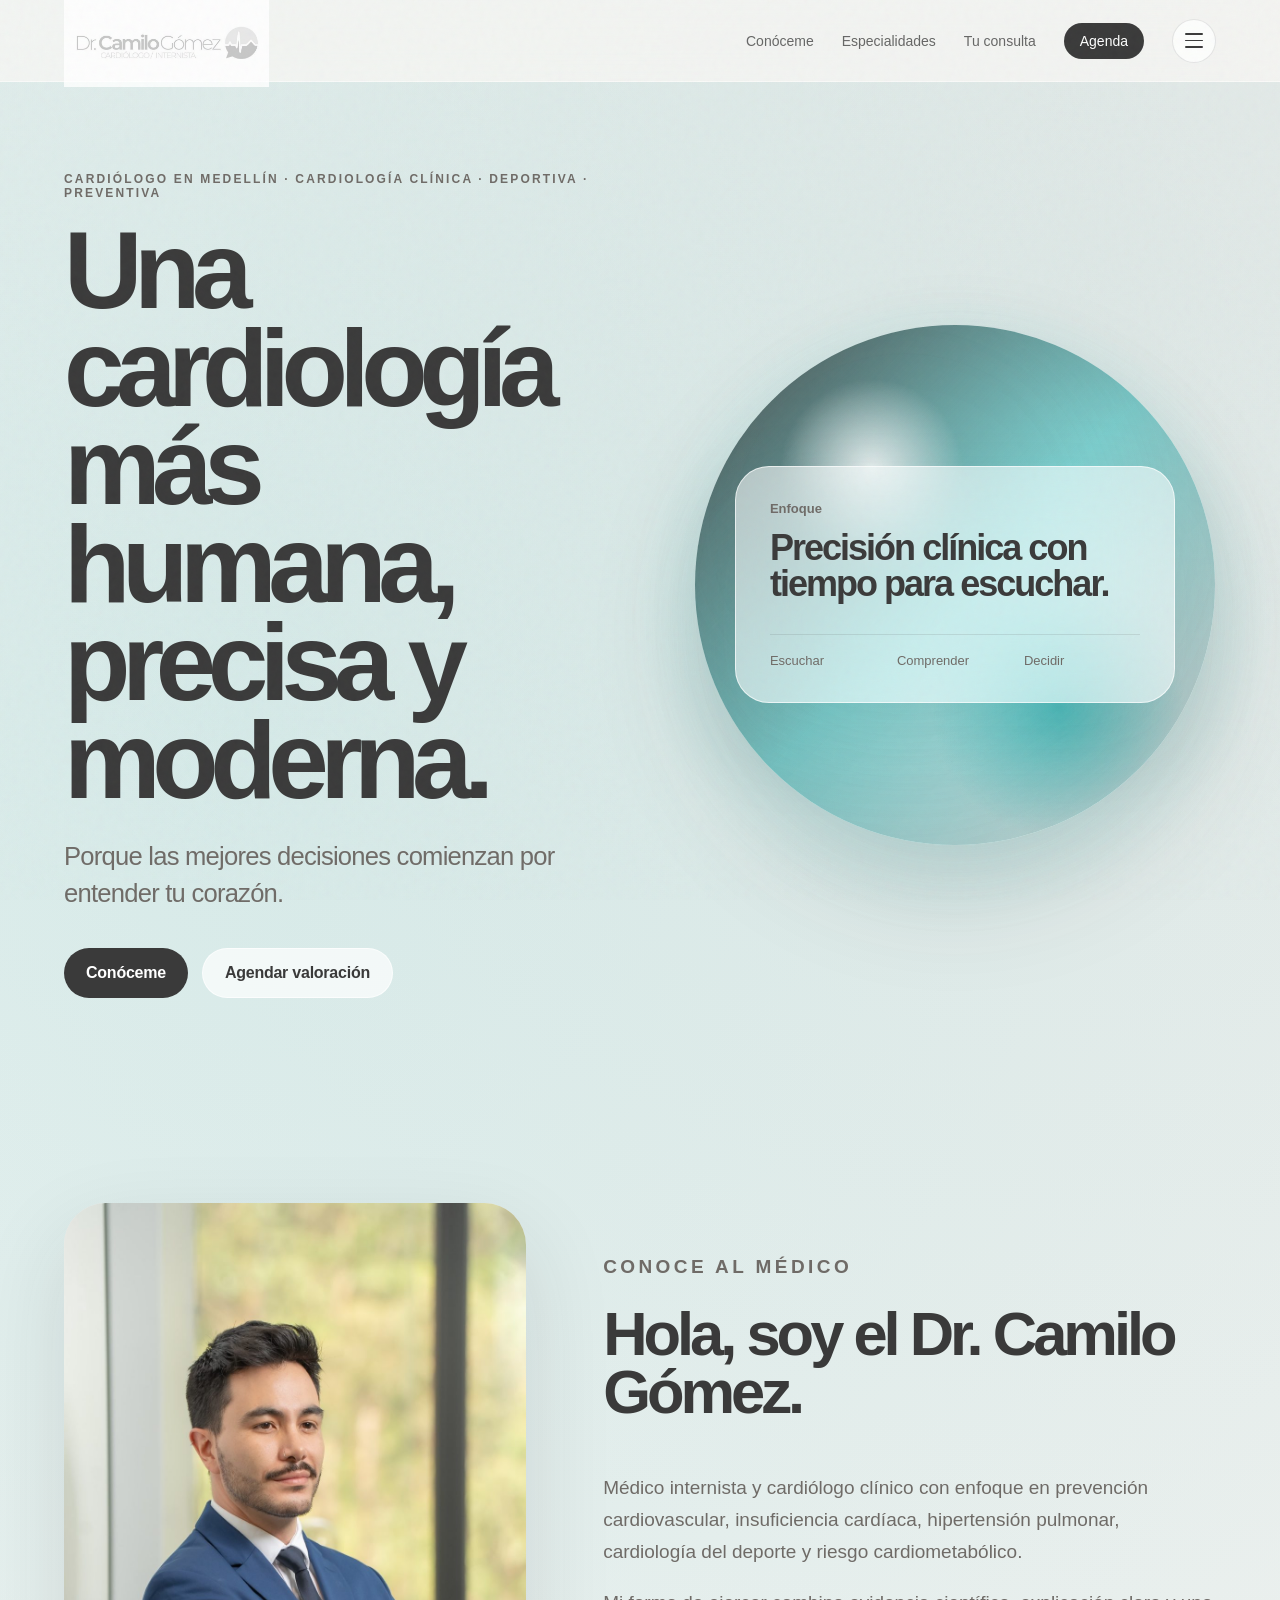
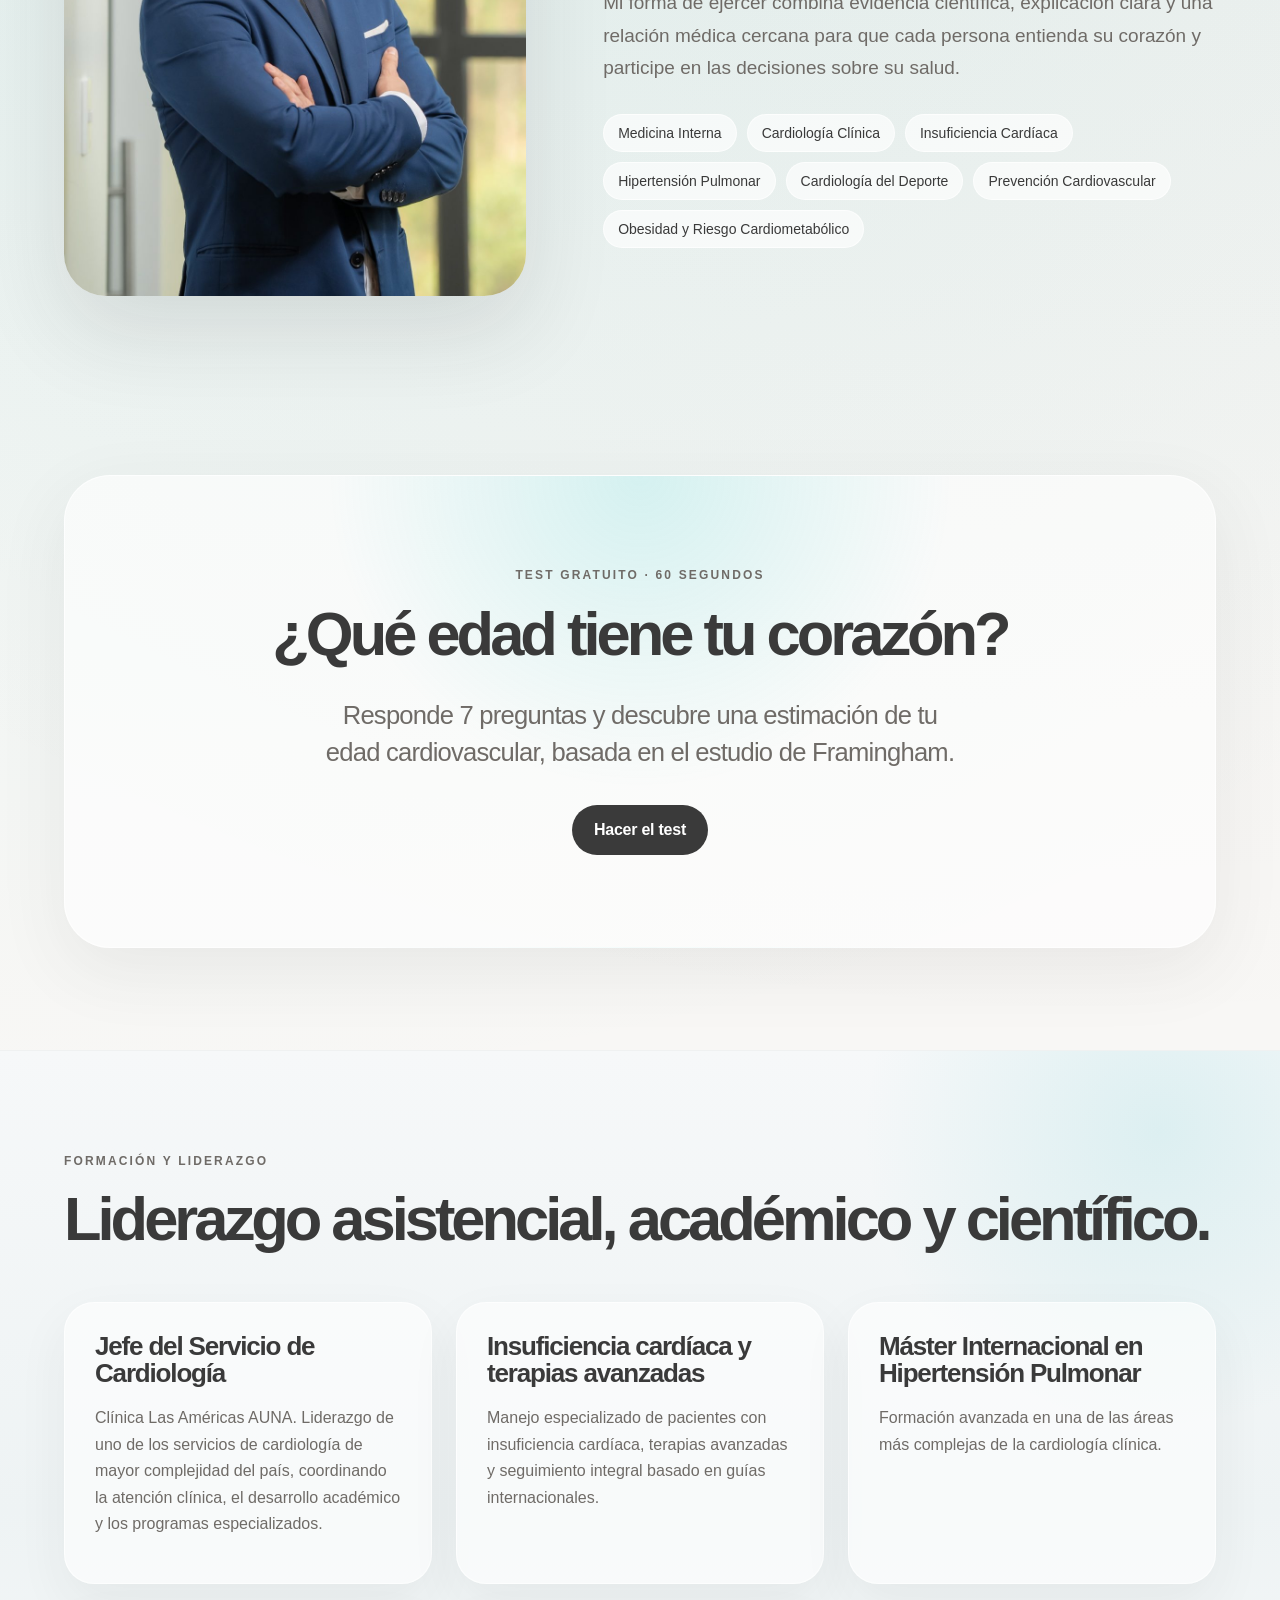
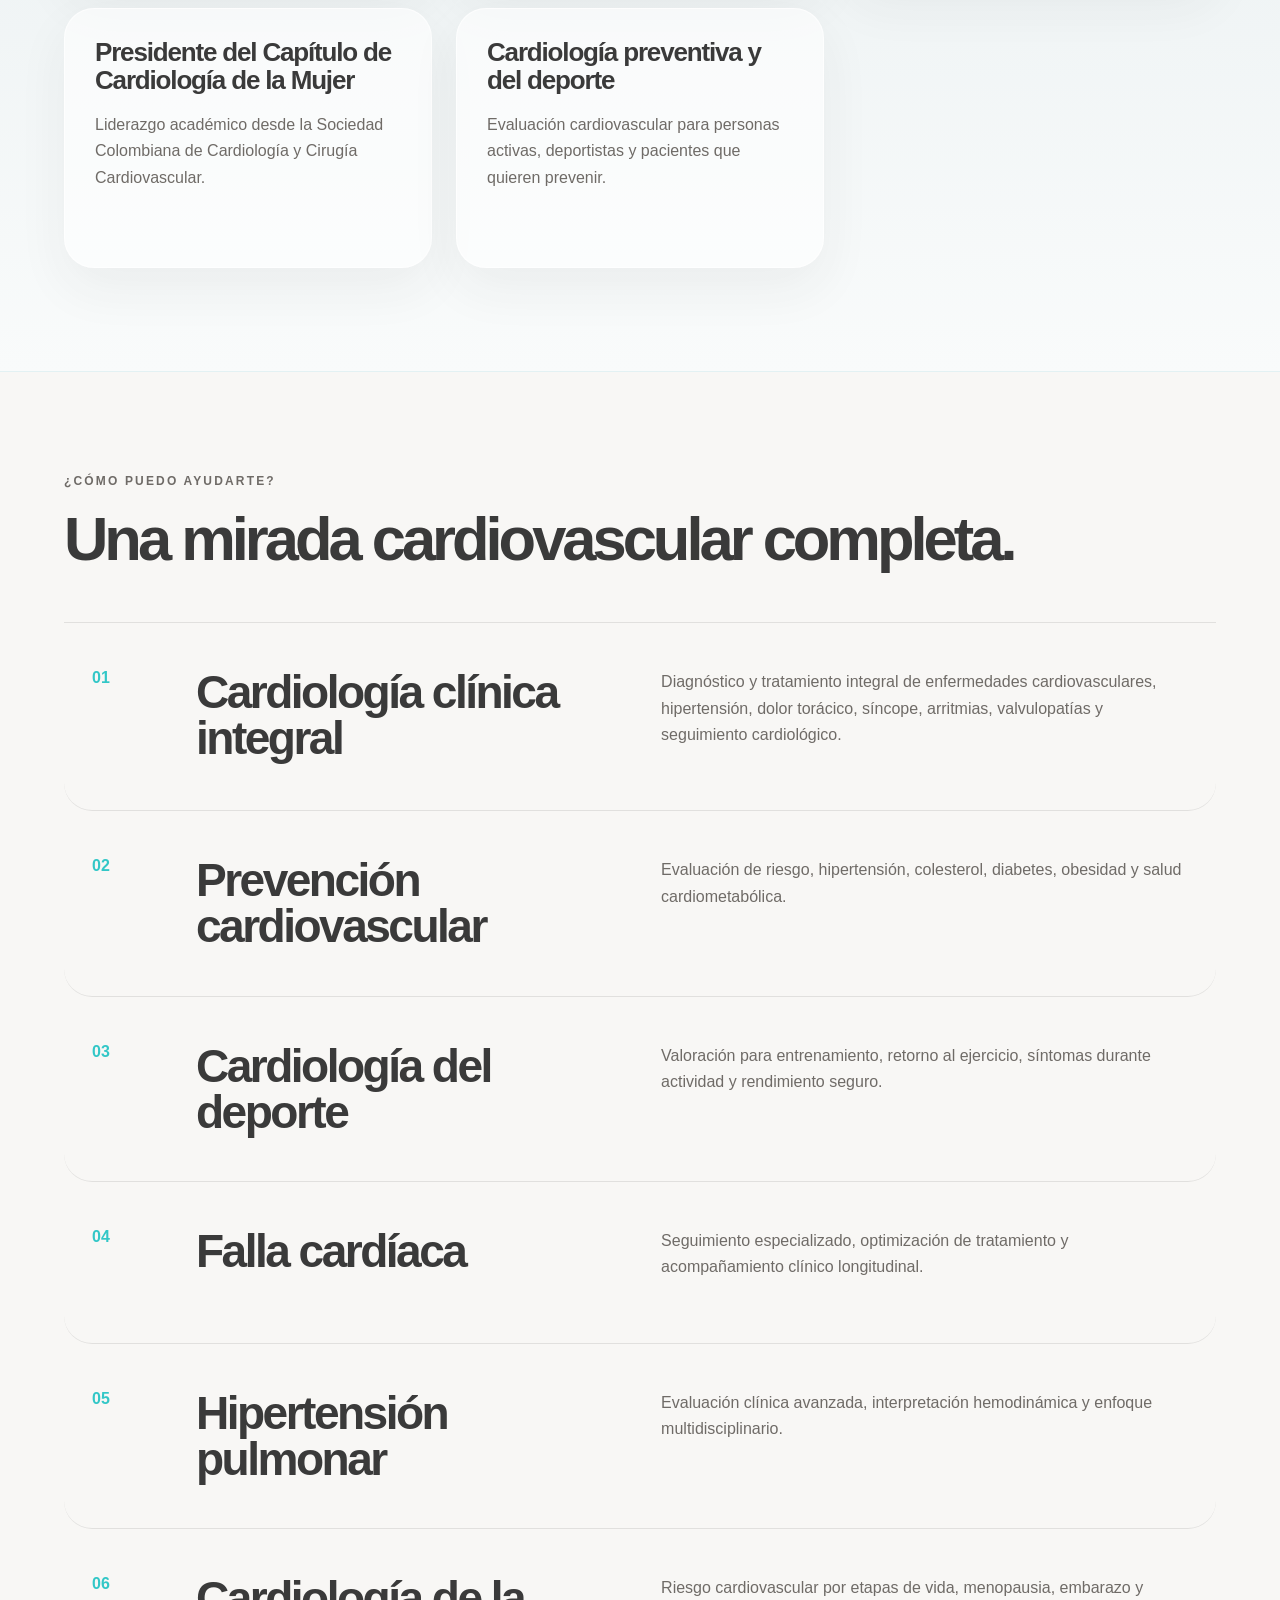
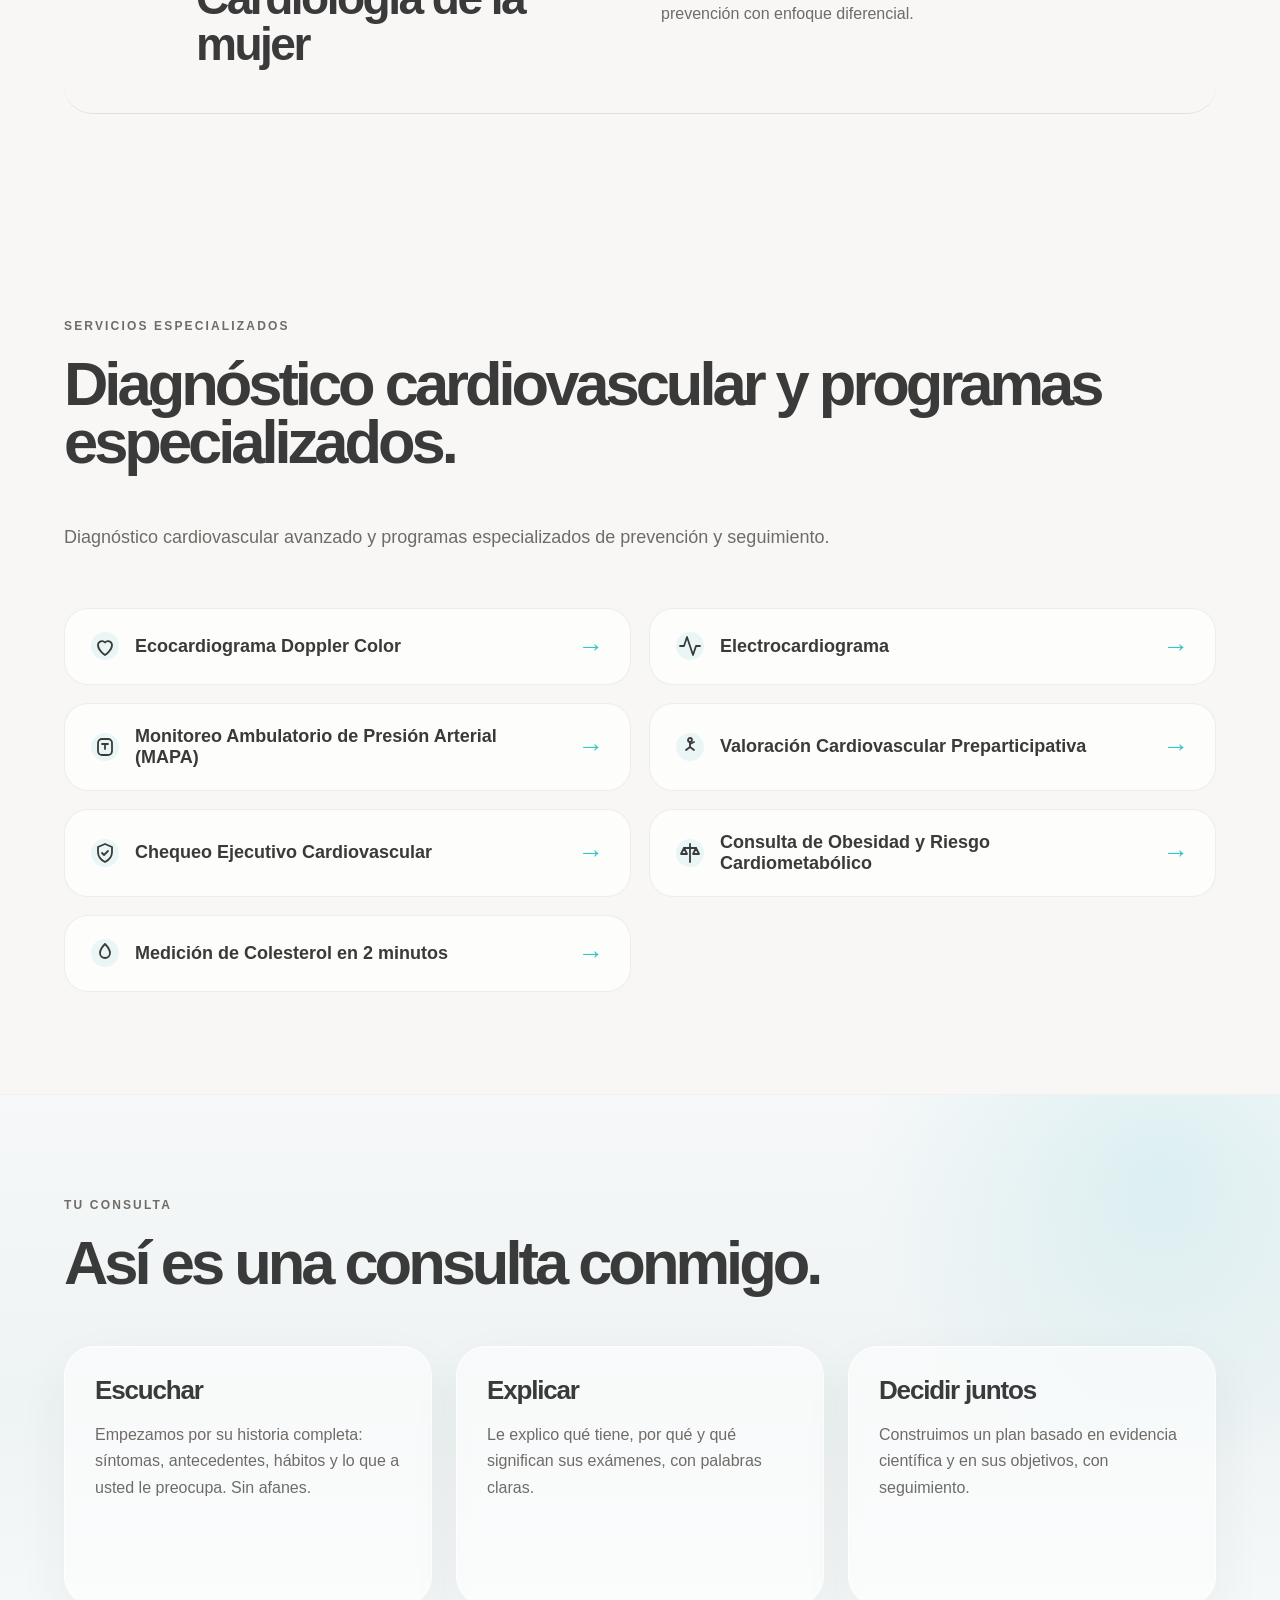
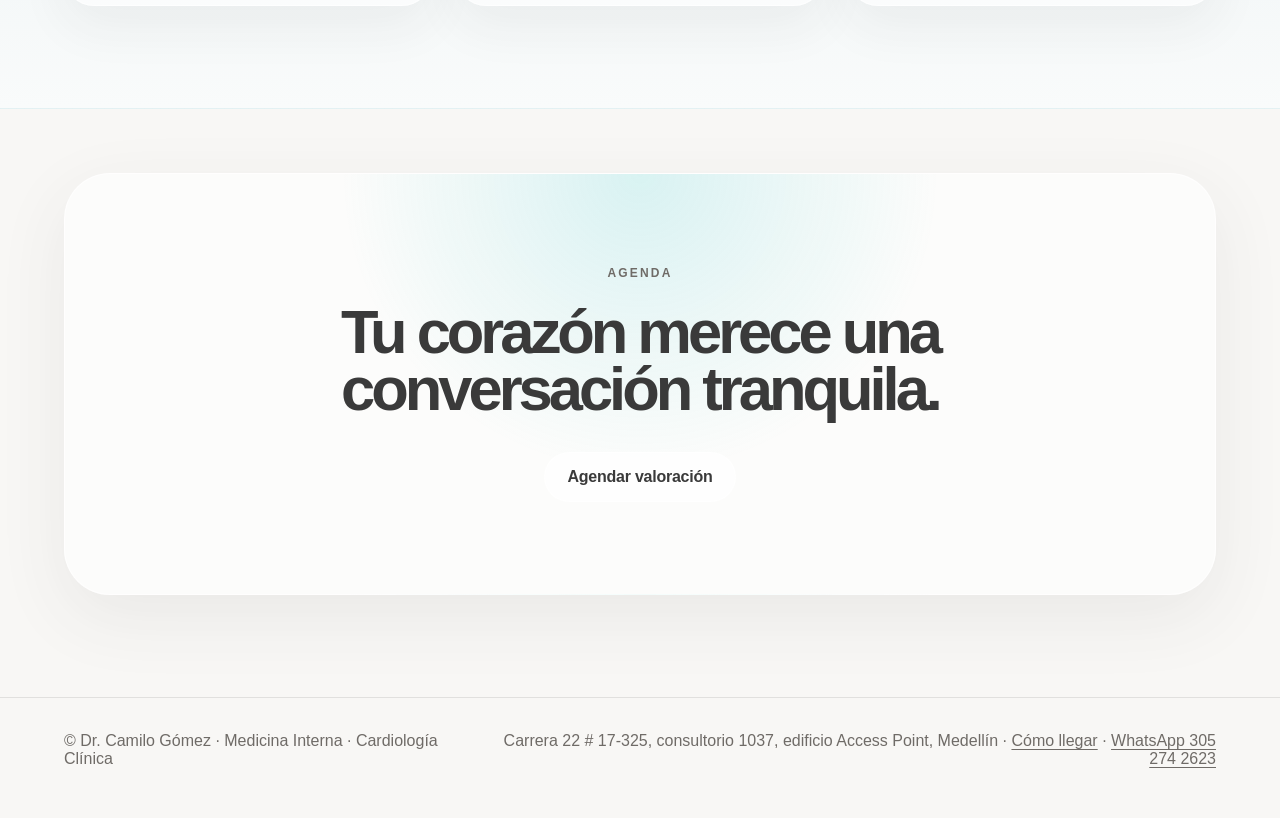
==== index.html @ 05a21722 "Menú lateral de tres rayitas en todas las páginas" ====
<!doctype html>
<html lang="es">
<head>
<!-- Google Tag Manager -->
<script>(function(w,d,s,l,i){w[l]=w[l]||[];w[l].push({'gtm.start':
new Date().getTime(),event:'gtm.js'});var f=d.getElementsByTagName(s)[0],
j=d.createElement(s),dl=l!='dataLayer'?'&l='+l:'';j.async=true;j.src=
'https://www.googletagmanager.com/gtm.js?id='+i+dl;f.parentNode.insertBefore(j,f);
})(window,document,'script','dataLayer','GTM-WDCKLDJL');</script>
<!-- End Google Tag Manager -->

  <meta charset="utf-8" />
  <meta name="viewport" content="width=device-width, initial-scale=1" />
  <title>Dr. Camilo Gómez | Cardiología más humana, precisa y moderna</title>
  <meta name="description" content="Cardiología clínica, preventiva y deportiva en Medellín. Medicina Interna, Cardiología Clínica, insuficiencia cardíaca, hipertensión pulmonar y riesgo cardiometabólico." />
  <link rel="stylesheet" href="styles.css" />
  <link rel="canonical" href="https://www.drcamilogomez.com/" />
  <link rel="icon" href="assets/isotipo-grafito.jpg" />
  <meta property="og:type" content="website" />
  <meta property="og:locale" content="es_CO" />
  <meta property="og:site_name" content="Dr. Camilo Gómez · Cardiólogo" />
  <meta property="og:title" content="Dr. Camilo Gómez | Cardiólogo en Medellín" />
  <meta property="og:description" content="Una cardiología más humana, precisa y moderna. Cardiología clínica, preventiva y del deporte en Medellín." />
  <meta property="og:url" content="https://www.drcamilogomez.com/" />
  <meta property="og:image" content="https://www.drcamilogomez.com/assets/camilo-traje.jpg" />
  <meta name="twitter:card" content="summary_large_image" />
  <script type="application/ld+json">
  {
    "@context": "https://schema.org",
    "@type": "Physician",
    "name": "Dr. Camilo Gómez",
    "description": "Médico internista y cardiólogo clínico en Medellín. Prevención cardiovascular, insuficiencia cardíaca, hipertensión pulmonar y cardiología del deporte.",
    "url": "https://www.drcamilogomez.com/",
    "image": "https://www.drcamilogomez.com/assets/camilo-traje.jpg",
    "telephone": "+57 305 274 2623",
    "medicalSpecialty": ["Cardiovascular", "InternalMedicine"],
    "areaServed": {"@type": "City", "name": "Medellín"},
    "address": {"@type": "PostalAddress", "streetAddress": "Carrera 22 # 17-325, consultorio 1037, edificio Access Point", "addressLocality": "Medellín", "addressRegion": "Antioquia", "addressCountry": "CO"}
  }
  </script>
</head>

<body>
  <!-- Google Tag Manager (noscript) -->
<noscript><iframe src="https://www.googletagmanager.com/ns.html?id=GTM-WDCKLDJL"
height="0" width="0" style="display:none;visibility:hidden"></iframe></noscript>
<!-- End Google Tag Manager (noscript) -->
  <div class="grain"></div>

  <header class="nav">
    <a href="#" class="brand" aria-label="Dr. Camilo Gómez">
      <img src="assets/logo-grafito.jpg" alt="Dr. Camilo Gómez Cardiólogo Internista" />
    </a>

    <nav class="desktop-nav">
      <a href="#medico">Conóceme</a>
      <a href="#especialidades">Especialidades</a>
      <a href="#historias">Tu consulta</a>
<a id="btn-whatsapp-menu"
   class="nav-cta"
   href="https://wa.me/573052742623?text=Hola%20Dr.%20Camilo%2C%20vengo%20de%20su%20p%C3%A1gina%20web%20y%20quiero%20agendar%20una%20cita."
   target="_blank"
   rel="noopener">
   Agenda
</a>
    </nav>
  </header>

  <main>
    <section class="hero">
      <div class="hero-copy reveal">
        <p class="eyebrow">Cardiólogo en Medellín · Cardiología clínica · deportiva · preventiva</p>
        <h1>Una cardiología más humana, precisa y moderna.</h1>
        <p class="lead">
          Porque las mejores decisiones comienzan por entender tu corazón.
        </p>
        <div class="hero-actions">
          <a href="#medico" class="btn primary">Conóceme</a>

<a
  id="btn-whatsapp-hero"
  class="btn secondary"
  href="https://wa.me/573052742623?text=Hola%20Dr.%20Camilo%2C%20vengo%20de%20su%20p%C3%A1gina%20web%20y%20quiero%20agendar%20una%20valoraci%C3%B3n%20cardiovascular."
  target="_blank"
  rel="noopener"
>
  Agendar valoración
</a>
        </div>
      </div>

      <div class="hero-orbit reveal delay-1" aria-hidden="true">
        <div class="aurora"></div>
        <div class="glass-card">
          <p>Enfoque</p>
          <h2>Precisión clínica con tiempo para escuchar.</h2>
          <div class="mini-grid">
            <span>Escuchar</span>
            <span>Comprender</span>
            <span>Decidir</span>
          </div>
        </div>
      </div>
    </section>

    <section id="medico" class="doctor-section">
      <div class="doctor-image reveal delay-3">
        <img src="assets/camilo-traje.jpg" alt="Dr. Camilo Gómez, cardiólogo en Medellín" loading="lazy" width="1000" height="1500" />
      </div>

      <div class="doctor-copy reveal delay-1">
        <p class="eyebrow">Conoce al médico</p>
        <h2>Hola, soy el Dr. Camilo Gómez.</h2>
        <p>
          Médico internista y cardiólogo clínico con enfoque en prevención cardiovascular,
          insuficiencia cardíaca, hipertensión pulmonar, cardiología del deporte y riesgo cardiometabólico.
        </p>
        <p>
          Mi forma de ejercer combina evidencia científica, explicación clara y una relación médica
          cercana para que cada persona entienda su corazón y participe en las decisiones sobre su salud.
        </p>

        <div class="credentials">
          <span>Medicina Interna</span>
          <span>Cardiología Clínica</span>
          <span>Insuficiencia Cardíaca</span>
          <span>Hipertensión Pulmonar</span>
          <span>Cardiología del Deporte</span>
          <span>Prevención Cardiovascular</span>
          <span>Obesidad y Riesgo Cardiometabólico</span>
        </div>
      </div>
    </section>

    <section id="test-corazon" class="final-cta reveal">
      <p class="eyebrow">Test gratuito · 60 segundos</p>
      <h2>¿Qué edad tiene tu corazón?</h2>
      <p class="lead" style="max-width:640px;margin:0 auto 34px;color:var(--soft)">Responde 7 preguntas y descubre una estimación de tu edad cardiovascular, basada en el estudio de Framingham.</p>
      <a href="/corazon" class="btn primary">Hacer el test</a>
    </section>

    <section class="leadership">
      <div class="section-head reveal">
        <p class="eyebrow">Formación y liderazgo</p>
        <h2>Liderazgo asistencial, académico y científico.</h2>
      </div>

      <div class="leadership-grid">
        <article class="info-card reveal">
    <h3>Jefe del Servicio de Cardiología</h3>
    <p>
        Clínica Las Américas AUNA. Liderazgo de uno de los servicios de cardiología de mayor complejidad del país, coordinando la atención clínica, el desarrollo académico y los programas especializados.
    </p>
</article>
<article class="info-card reveal delay-1">
    <h3>Insuficiencia cardíaca y terapias avanzadas</h3>
    <p>Manejo especializado de pacientes con insuficiencia cardíaca, terapias avanzadas y seguimiento integral basado en guías internacionales.</p>
</article>
<article class="info-card reveal delay-2">
          <h3>Máster Internacional en Hipertensión Pulmonar</h3>
          <p>Formación avanzada en una de las áreas más complejas de la cardiología clínica.</p>
        </article>
        <article class="info-card reveal delay-3">
          <h3>Presidente del Capítulo de Cardiología de la Mujer</h3>
          <p>Liderazgo académico desde la Sociedad Colombiana de Cardiología y Cirugía Cardiovascular.</p>
        </article>
        <article class="info-card reveal delay-4">
          <h3>Cardiología preventiva y del deporte</h3>
          <p>Evaluación cardiovascular para personas activas, deportistas y pacientes que quieren prevenir.</p>
        </article>
      </div>
    </section>

    <section id="especialidades" class="specialties">
      <div class="section-head reveal">
        <p class="eyebrow">¿Cómo puedo ayudarte?</p>
        <h2>Una mirada cardiovascular completa.</h2>
      </div>
<div class="specialty-list">

    <article class="specialty reveal">
        <span>01</span>
        <h3>Cardiología clínica integral</h3>
            <p>
Diagnóstico y tratamiento integral de enfermedades cardiovasculares, hipertensión, dolor torácico, síncope, arritmias, valvulopatías y seguimiento cardiológico.
        </p>
    </article>

    <article class="specialty reveal">
        <span>02</span>
        <h3>Prevención cardiovascular</h3>
          <p>Evaluación de riesgo, hipertensión, colesterol, diabetes, obesidad y salud cardiometabólica.</p>
        </article>
        <article class="specialty reveal">
          <span>03</span>
          <h3>Cardiología del deporte</h3>
          <p>Valoración para entrenamiento, retorno al ejercicio, síntomas durante actividad y rendimiento seguro.</p>
        </article>
        <article class="specialty reveal">
          <span>04</span>
          <h3>Falla cardíaca</h3>
          <p>Seguimiento especializado, optimización de tratamiento y acompañamiento clínico longitudinal.</p>
        </article>
        <article class="specialty reveal">
          <span>05</span>
          <h3>Hipertensión pulmonar</h3>
          <p>Evaluación clínica avanzada, interpretación hemodinámica y enfoque multidisciplinario.</p>
        </article>
        <article class="specialty reveal">
          <span>06</span>
          <h3>Cardiología de la mujer</h3>
          <p>Riesgo cardiovascular por etapas de vida, menopausia, embarazo y prevención con enfoque diferencial.</p>
        </article>
      </div>
    </section>
<section id="servicios" class="services">
  <div class="section-head reveal">
    <p class="eyebrow">Servicios especializados</p>
    <h2>Diagnóstico cardiovascular y programas especializados.</h2>
    <p>
      Diagnóstico cardiovascular avanzado y programas especializados de prevención y seguimiento.
    </p>
  </div>

  <div class="services-list">
   <a href="/ecocardiograma-medellin.html" class="service-item reveal">
<span class="service-icon">
<svg width="22" height="22" viewBox="0 0 24 24" fill="none"
stroke="currentColor" stroke-width="1.8"
stroke-linecap="round" stroke-linejoin="round">
<path d="M12 21s-7-4.35-7-10a4 4 0 0 1 7-2.5A4 4 0 0 1 19 11c0 5.65-7 10-7 10z"/>
</svg>
</span>
  <p>Ecocardiograma Doppler Color</p>

  <span class="service-arrow">→</span>
</a>

    <a href="/electrocardiograma-medellin.html" class="service-item reveal delay-1">
  <span class="service-icon">
  <svg width="22" height="22" viewBox="0 0 24 24" fill="none"
       stroke="currentColor" stroke-width="1.8"
       stroke-linecap="round" stroke-linejoin="round">
    <polyline points="22 12 18 12 15 21 9 3 6 12 2 12"></polyline>
  </svg>
</span>

  <p>Electrocardiograma</p>
  <span class="service-arrow">→</span>   
</a>

   <a href="/mapa-medellin.html" class="service-item reveal delay-2">
<span class="service-icon">
<svg width="22" height="22" viewBox="0 0 24 24" fill="none"
stroke="currentColor" stroke-width="1.8"
stroke-linecap="round" stroke-linejoin="round">
<rect x="5" y="4" width="14" height="16" rx="4"/>
<path d="M9 9h6"/>
<path d="M12 9v5"/>
</svg>
</span>

   <p>Monitoreo Ambulatorio de Presión Arterial (MAPA)</p>
   <span class="service-arrow">→</span>
</a>

    <a href="/valoracion-preparticipativa-medellin.html" class="service-item reveal">
<span class="service-icon">
<svg width="22" height="22" viewBox="0 0 24 24" fill="none"
stroke="currentColor" stroke-width="1.8"
stroke-linecap="round" stroke-linejoin="round">
<circle cx="12" cy="5" r="2"/>
<path d="M12 7v5"/>
<path d="M12 12l4 3"/>
<path d="M12 12l-4 3"/>
<path d="M12 9l4-2"/>
</svg>
</span>

  <p>Valoración Cardiovascular Preparticipativa</p>
  <span class="service-arrow">→</span>
</a>

    <a href="/chequeo-cardiovascular-medellin" class="service-item reveal delay-1">
<span class="service-icon">
<svg width="22" height="22" viewBox="0 0 24 24" fill="none"
stroke="currentColor" stroke-width="1.8"
stroke-linecap="round" stroke-linejoin="round">
<path d="M12 3l7 3v5c0 5-3 8-7 10c-4-2-7-5-7-10V6z"/>
<path d="M9 12l2 2 4-4"/>
</svg>
</span>

  <p>Chequeo Ejecutivo Cardiovascular</p>
  <span class="service-arrow">→</span>
</a>

    <a href="/consulta-obesidad-medellin" class="service-item reveal delay-2">
<span class="service-icon">
<svg width="22" height="22" viewBox="0 0 24 24" fill="none"
stroke="currentColor" stroke-width="1.8"
stroke-linecap="round" stroke-linejoin="round">
<path d="M12 3v18"/>
<path d="M6 7h12"/>
<path d="M6 7l-3 6h6z"/>
<path d="M18 7l-3 6h6z"/>
</svg>
</span>

  <p>Consulta de Obesidad y Riesgo Cardiometabólico</p>
  <span class="service-arrow">→</span>
</a>

    <a href="/colesterol-en-2-minutos-medellin" class="service-item reveal">
<span class="service-icon">
<svg width="22" height="22" viewBox="0 0 24 24" fill="none"
stroke="currentColor" stroke-width="1.8"
stroke-linecap="round" stroke-linejoin="round">
<path d="M12 3C12 3 7 8 7 12a5 5 0 0 0 10 0c0-4-5-9-5-9z"/>
</svg>
</span>

  <p>Medición de Colesterol en 2 minutos</p>
  <span class="service-arrow">→</span>
</a>

  </div>
</section>
    <section id="historias" class="leadership">
      <div class="section-head reveal">
        <p class="eyebrow">Tu consulta</p>
        <h2>Así es una consulta conmigo.</h2>
      </div>

      <div class="leadership-grid">
        <article class="info-card reveal">
          <h3>Escuchar</h3>
          <p>Empezamos por su historia completa: síntomas, antecedentes, hábitos y lo que a usted le preocupa. Sin afanes.</p>
        </article>
        <article class="info-card reveal delay-1">
          <h3>Explicar</h3>
          <p>Le explico qué tiene, por qué y qué significan sus exámenes, con palabras claras.</p>
        </article>
        <article class="info-card reveal delay-2">
          <h3>Decidir juntos</h3>
          <p>Construimos un plan basado en evidencia científica y en sus objetivos, con seguimiento.</p>
        </article>
      </div>
    </section>

    <section class="final-cta">
      <p class="eyebrow">Agenda</p>
      <h2>Tu corazón merece una conversación tranquila.</h2>
      <a
id="btn-whatsapp-final"
  href="https://wa.me/573052742623?text=Hola%20Dr.%20Camilo%2C%20vengo%20de%20su%20p%C3%A1gina%20web%20y%20quiero%20agendar%20una%20valoraci%C3%B3n%20cardiovascular."
  target="_blank"
  rel="noopener"
  class="btn secondary">
  Agendar valoración
</a>
    </section>
  </main>

  <footer class="footer">
  <p>© Dr. Camilo Gómez · Medicina Interna · Cardiología Clínica</p>
  <p>Carrera 22 # 17-325, consultorio 1037, edificio Access Point, Medellín · <a href="https://www.google.com/maps/search/?api=1&query=Edificio%20Access%20Point%2C%20Carrera%2022%2017-325%2C%20Medell%C3%ADn%2C%20Colombia" target="_blank" rel="noopener">Cómo llegar</a> · <a href="https://wa.me/573052742623?text=Hola%20Dr.%20Camilo%2C%20vengo%20de%20su%20p%C3%A1gina%20web." target="_blank" rel="noopener">WhatsApp 305 274 2623</a></p>
</footer>

<script src="script.js"></script>
<script src="/menu.js" defer></script>
</body>
</html>
---- styles.css ----
:root {
  --ivory: #F8F7F5;
  --paper: #FCFBF8;
  --graphite: #3A3A3A;
  --soft: #6F6B67;
  --line: rgba(58, 58, 58, 0.12);
  --teal: #33C7C7;
  --teal-soft: rgba(51, 199, 199, 0.22);
  --shadow: 0 34px 90px rgba(38, 38, 38, 0.12);
}

* { box-sizing: border-box; }

html { scroll-behavior: smooth; }

body {
  margin: 0;
  font-family: -apple-system, BlinkMacSystemFont, "Inter", "Segoe UI", sans-serif;
  color: var(--graphite);
  background:
    radial-gradient(circle at 18% 10%, rgba(51,199,199,.14), transparent 30%),
    radial-gradient(circle at 86% 4%, rgba(58,58,58,.07), transparent 34%),
    var(--ivory);
  overflow-x: hidden;
}

.grain {
  position: fixed;
  inset: 0;
  pointer-events: none;
  opacity: .032;
  z-index: 40;
  background-image: url("data:image/svg+xml,%3Csvg viewBox='0 0 180 180' xmlns='http://www.w3.org/2000/svg'%3E%3Cfilter id='n'%3E%3CfeTurbulence type='fractalNoise' baseFrequency='.75' numOctaves='3' stitchTiles='stitch'/%3E%3C/filter%3E%3Crect width='100%25' height='100%25' filter='url(%23n)'/%3E%3C/svg%3E");
}

.nav {
  position: sticky;
  top: 0;
  z-index: 30;
  height: 82px;
  padding: 0 clamp(22px, 5vw, 72px);
  display: flex;
  align-items: center;
  justify-content: space-between;
  backdrop-filter: blur(22px);
  background: rgba(248, 247, 245, .74);
  border-bottom: 1px solid rgba(255,255,255,.52);
}

.brand {
  display: block;
  width: clamp(160px, 16vw, 246px);
  opacity: .82;
}

.brand img {
  width: 100%;
  display: block;
}

.desktop-nav {
  display: flex;
  align-items: center;
  gap: 28px;
}

.desktop-nav a {
  color: var(--graphite);
  text-decoration: none;
  font-size: 14px;
  opacity: .76;
}

.desktop-nav a:hover { opacity: 1; }

.nav-cta {
  padding: 10px 16px;
  border-radius: 999px;
  background: var(--graphite);
  color: white !important;
  opacity: 1 !important;
}

.hero {
  min-height: calc(100vh - 82px);
  padding: clamp(42px, 7vw, 96px) clamp(22px, 5vw, 72px);
  display: grid;
  grid-template-columns: 1.04fr .96fr;
  gap: clamp(28px, 5vw, 80px);
  align-items: center;
}

.eyebrow {
  margin: 0 0 22px;
  color: var(--soft);
  font-size: 12px;
  line-height: 1.2;
  letter-spacing: .18em;
  text-transform: uppercase;
  font-weight: 760;
}

h1, h2, h3, p { margin-top: 0; }

h1 {
  max-width: 920px;
  margin-bottom: 28px;
  font-size: clamp(54px, 8.5vw, 116px);
  line-height: .9;
  letter-spacing: -.078em;
  font-weight: 680;
  text-wrap: balance;
}

.lead {
  max-width: 650px;
  color: var(--soft);
  font-size: clamp(19px, 2vw, 26px);
  line-height: 1.45;
  letter-spacing: -.03em;
  margin-bottom: 36px;
}

.hero-actions {
  display: flex;
  gap: 14px;
  flex-wrap: wrap;
}

.btn {
  min-height: 50px;
  padding: 0 22px;
  border-radius: 999px;
  display: inline-flex;
  align-items: center;
  justify-content: center;
  text-decoration: none;
  font-weight: 680;
  letter-spacing: -.015em;
  transition: transform .28s ease, box-shadow .28s ease, background .28s ease;
}

.btn:hover {
  transform: translateY(-2px);
  box-shadow: 0 18px 48px rgba(58,58,58,.12);
}

.primary {
  background: var(--graphite);
  color: white;
}

.secondary {
  color: var(--graphite);
  background: rgba(255,255,255,.68);
  border: 1px solid rgba(255,255,255,.7);
}

.large {
  min-height: 58px;
  padding: 0 30px;
}

.hero-orbit {
  position: relative;
  min-height: 570px;
  display: grid;
  place-items: center;
}

.aurora {
  position: absolute;
  width: min(42vw, 520px);
  aspect-ratio: 1;
  border-radius: 50%;
  background:
    radial-gradient(circle at 34% 28%, rgba(255,255,255,.86), transparent 18%),
    radial-gradient(circle at 70% 74%, rgba(51,199,199,.78), transparent 24%),
    linear-gradient(135deg, rgba(58,58,58,.94), rgba(51,199,199,.56), rgba(255,255,255,.52));
  box-shadow:
    inset -50px -60px 120px rgba(58,58,58,.20),
    0 48px 110px rgba(58,58,58,.15),
    0 24px 80px rgba(51,199,199,.18);
  filter: saturate(.98);
  animation: breathe 7.5s ease-in-out infinite;
}

.glass-card {
  position: relative;
  width: min(92%, 440px);
  padding: 34px;
  border-radius: 34px;
  background: rgba(255,255,255,.56);
  border: 1px solid rgba(255,255,255,.68);
  backdrop-filter: blur(30px);
  box-shadow: var(--shadow);
}

.glass-card p {
  color: var(--soft);
  font-size: 13px;
  font-weight: 720;
  margin-bottom: 14px;
}

.glass-card h2 {
  font-size: 36px;
  line-height: 1;
  letter-spacing: -.055em;
  font-weight: 670;
  margin-bottom: 32px;
}

.mini-grid {
  display: grid;
  grid-template-columns: repeat(3, 1fr);
  gap: 11px;
  padding-top: 18px;
  border-top: 1px solid var(--line);
}

.mini-grid span {
  color: var(--soft);
  font-size: 13px;
}

.doctor-section {
  padding: 9vw clamp(22px, 5vw, 72px);
  display: grid;
  grid-template-columns: .86fr 1.14fr;
  gap: clamp(30px, 6vw, 92px);
  align-items: center;
}

.doctor-image {
  min-height: 620px;
  border-radius: 42px;
  overflow: hidden;
  box-shadow: var(--shadow);
  background: #eee;
}

.doctor-image img {
  width: 100%;
  height: 100%;
  min-height: 620px;
  object-fit: cover;
  object-position: center top;
  display: block;
}

.doctor-copy h2,
.section-head h2,
.final-cta h2 {
  font-size: clamp(40px, 4.8vw, 64px);
  line-height: .94;
  letter-spacing: -.065em;
  font-weight: 670;
}

.doctor-copy p {
  max-width: 760px;
  color: var(--soft);
  font-size: 19px;
  line-height: 1.7;
}

.credentials {
  margin-top: 30px;
  display: flex;
  flex-wrap: wrap;
  gap: 10px;
}

.credentials span {
  padding: 10px 14px;
  border-radius: 999px;
  background: rgba(255,255,255,.64);
  border: 1px solid rgba(255,255,255,.7);
  color: var(--graphite);
  font-size: 14px;
}

.leadership,
.specialties,
.testimonials {
  padding: 8vw clamp(22px, 5vw, 72px);
}
.leadership {
  background: linear-gradient(
    180deg,
#f6f8f9 0%,
#eef3f4 50%,
#f9fbfb 100%
  );

  border-top: 1px solid rgba(58,58,58,.05);
  border-bottom: 1px solid rgba(73,190,198,.10);

  position: relative;
  overflow: hidden;
}

.leadership::before {
  content: "";
  position: absolute;
  top: -220px;
  right: -180px;
  width: 600px;
  height: 600px;

  background: radial-gradient(
    circle,
    rgba(73,190,198,.14) 0%,
    rgba(73,190,198,0) 70%
  );

  pointer-events: none;
}

.section-head {
  max-width: 1200px;
  margin-bottom: 54px;
}
.section-head > p:not(.eyebrow) {
  max-width: 1000px;
  margin-top: 18px;
  font-size: 18px;
  line-height: 1.8;
  color: var(--soft);
  font-weight: 400;
}
.leadership-grid {
    display: grid;
    grid-template-columns: repeat(3, minmax(0, 1fr));
    gap: 24px;
    align-items: stretch;
}

.info-card,
.testimonial {
  min-height: 260px;
  padding: 30px;
  border-radius: 30px;
  background: rgba(255,255,255,.58);
  border: 1px solid rgba(255,255,255,.68);
  box-shadow: 0 20px 52px rgba(58,58,58,.06);
}
.info-card {
  transition: transform .35s ease, box-shadow .35s ease, background .35s ease;
  cursor: default;
}

.info-card:hover {
  transform: translateY(-6px) scale(1.025);
  background: rgba(255,255,255,.78);
  box-shadow: 0 30px 80px rgba(58,58,58,.12);
  border-color: rgba(73,190,198,.25);
}

.info-card h3 {
  font-size: 26px;
  line-height: 1.05;
  letter-spacing: -.045em;
  margin-bottom: 18px;
}

.info-card p,
.specialty p,
.testimonial p {
  color: var(--soft);
  line-height: 1.65;
}

.specialty-list {
  border-top: 1px solid var(--line);
}

.specialty {
  display: grid;
  grid-template-columns: 70px minmax(360px, 0.9fr) minmax(420px, 1.1fr);
  gap: 34px;
  align-items: start;
  padding: 46px 28px;
  border-bottom: 1px solid var(--line);
  border-radius: 28px;
  transition: transform .35s ease, box-shadow .35s ease, background .35s ease;
  cursor: default;
}
.specialty:hover {
  transform: translateY(-10px) scale(1.015);
  background: rgba(255,255,255,.92);
  box-shadow: 0 32px 80px rgba(58,58,58,.12);
}
.specialty span {
  color: var(--teal);
  font-weight: 800;
}

.specialty h3 {
  font-size: clamp(28px, 3.6vw, 52px);
  line-height: 1;
  letter-spacing: -.055em;
  margin-bottom: 0;
}

.testimonial p {
  font-size: 22px;
  line-height: 1.35;
  letter-spacing: -.035em;
}

.testimonial footer {
  margin-top: 28px;
  color: var(--soft);
  font-size: 14px;
}

.final-cta {
  margin: 5vw clamp(22px, 5vw, 72px) 8vw;
  padding: clamp(50px, 8vw, 92px);
  text-align: center;
  border-radius: 46px;
  background:
    radial-gradient(circle at 50% 0%, rgba(51,199,199,.18), transparent 42%),
    rgba(255,255,255,.60);
  border: 1px solid rgba(255,255,255,.70);
  box-shadow: 0 22px 70px rgba(58,58,58,.08);
}

.final-cta h2 {
  max-width: 860px;
  margin-left: auto;
  margin-right: auto;
  margin-bottom: 34px;
}

.footer {
  padding: 34px clamp(22px, 5vw, 72px);
  display: flex;
  justify-content: space-between;
  gap: 20px;
  color: var(--soft);
  border-top: 1px solid var(--line);
}

.reveal {
  opacity: 0;
  transform: translateY(28px);
  transition: opacity .85s ease, transform .85s cubic-bezier(.2,.8,.2,1);
}

.reveal.visible {
  opacity: 1;
  transform: translateY(0);
}
.doctor-image.reveal {
  opacity: 0;
  transform: translateY(44px) scale(.96);
}

.doctor-image.reveal.visible {
  opacity: 1;
  transform: translateY(0) scale(1);
}

.delay-1 { transition-delay: .20s; }
.delay-2 { transition-delay: .50s; }
.delay-3 { transition-delay: .80s; }
.specialty.reveal.visible:hover {
  transform: translateY(-2px) scale(1.004);
  background: rgba(255,255,255,.80);
  box-shadow: 0 14px 32px rgba(58,58,58,.06);
}
@keyframes breathe {
  0%, 100% { transform: translateY(0) scale(1) rotate(0deg); }
  50% { transform: translateY(-20px) scale(1.025) rotate(3deg); }
}
.services {
  position: relative;
  padding: 8vw clamp(22px, 5vw, 72px);
}

.services-list {
  display: grid;
  grid-template-columns: repeat(2, 1fr);
  gap: 18px;
}

.service-item {
  display: flex;
  align-items: center;
  gap: 16px;
  padding: 22px 26px;
  border-radius: 24px;
  text-decoration: none;
  color: var(--graphite);
  background: rgba(255,255,255,.72);
  border: 1px solid rgba(58,58,58,.08);
  transition: transform .35s ease, box-shadow .35s ease, background .35s ease;
}

.service-icon {
  width: 44px;
  height: 44px;
  border-radius: 999px;
  background: rgba(73,190,198,.10);
  color: var(--teal);
  display: flex;
  align-items: center;
  justify-content: center;
  font-size: 30px;
  line-height: 1;
  transition: .35s ease;
}

.service-item p {
  margin: 0;
  font-size: 18px;
  font-weight: 600;
}

.service-item:hover {
  transform: translateY(-4px);
  background: rgba(255,255,255,.92);
  box-shadow: 0 20px 50px rgba(58,58,58,.08);
}
.service-item:hover .service-icon {
  transform: scale(1.08);
  background: rgba(73,190,198,.16);
  color: var(--graphite);
}

.service-item:hover .service-icon svg {
  stroke: var(--graphite);
  transform: scale(1.08);
}

.service-arrow {
  margin-left: auto;
  color: var(--teal);
  font-size: 26px;
  transition: transform .35s ease, color .35s ease;
  
}

.service-item:hover .service-arrow {
  transform: translateX(6px);
}

@media (max-width: 940px) {
  .services-list {
  grid-template-columns: 1fr;
  }
  .desktop-nav a:not(.nav-cta) { display: none; 
  }
  .hero,
  .doctor-section {
    grid-template-columns: 1fr;
  }
  .hero-orbit {
    min-height: 430px;
  }
  .aurora {
    width: min(82vw, 430px);
  }
  .leadership-grid,
  .testimonial-grid {
    grid-template-columns: 1fr;
  }
  .specialty {
    grid-template-columns: 1fr;
    gap: 10px;
  }
  .doctor-image,
  .doctor-image img {
    min-height: 520px;
  }
  .footer {
    flex-direction: column;
  }
}

@media (max-width: 560px) {
  .nav {
    padding: 0 18px;
    height: 74px;
  }
  .brand {
    width: 150px;
  }
  .hero {
    min-height: auto;
    padding: 52px 18px 70px;
  }
  h1 {
    font-size: 54px;
  }
  .lead {
    font-size: 19px;
  }
  .hero-actions {
    flex-direction: column;
  }
  .btn {
    width: 100%;
  }
  .doctor-section,
  .leadership,
  .specialties,
  .services {
  position: relative;
  padding: 8vw clamp(22px, 5vw, 72px);
}

.services-list {
  display: grid;
  grid-template-columns: repeat(2, 1fr);
  gap: 18px;
}

.service-item {
  display: flex;
  align-items: center;
  gap: 16px;
  padding: 22px 26px;
  border-radius: 24px;
  text-decoration: none;
  color: var(--graphite);
  background: rgba(255,255,255,.55);
  border: 1px solid rgba(255,255,255,.6);
  transition: all .35s ease;
}

.service-item span {
  font-size: 26px;
}

.service-item p {
  margin: 0;
  font-size: 18px;
  font-weight: 600;
}

.service-item:hover {
  transform: translateY(-4px);
  background: rgba(255,255,255,.82);
  box-shadow: 0 20px 50px rgba(58,58,58,.08);
}
  .testimonials {
    padding-left: 18px;
    padding-right: 18px;
  }
  .doctor-image,
  .doctor-image img {
    min-height: 460px;
  }
  .final-cta {
    margin-left: 18px;
    margin-right: 18px;
    border-radius: 32px;
  }
}
.service-icon {
  width: 28px;
  height: 28px;
  display: flex;
  align-items: center;
  justify-content: center;
  color: var(--graphite);
  flex-shrink: 0;
}

.service-icon svg {
  display: block;
  width: 24px;
  height: 24px;
  stroke: currentColor;
}
@media (max-width: 900px) {
    .leadership-grid {
        grid-template-columns: 1fr;
    }
}
.footer a {
  color: inherit;
  text-decoration: underline;
  text-underline-offset: 3px;
}
.footer p:last-child {
  text-align: right;
}
@media (max-width: 760px) {
  .footer { flex-direction: column; }
  .footer p:last-child { text-align: left; }
}
@media (max-width: 940px) {
  .services-list { grid-template-columns: minmax(0, 1fr); }
  .service-item p { min-width: 0; }
}

/* ===== Menú lateral (tres rayitas) ===== */
.menu-toggle {
  width: 44px; height: 44px;
  display: inline-flex; flex-direction: column; justify-content: center; align-items: center; gap: 5px;
  border: 1px solid var(--line); border-radius: 999px;
  background: rgba(255,255,255,.7); cursor: pointer; padding: 0;
}
.menu-toggle span { display: block; width: 18px; height: 1.6px; background: var(--graphite); border-radius: 2px; }
.menu-toggle:hover { background: #fff; }
.menu-toggle:focus-visible, .menu-close:focus-visible, .menu-sheet a:focus-visible { outline: 2px solid var(--teal); outline-offset: 3px; }
.menu-lock, .menu-lock body { overflow: hidden; }
.menu-panel { position: fixed; inset: 0; z-index: 100; }
.menu-backdrop { position: absolute; inset: 0; background: rgba(38,38,38,.28); opacity: 0; transition: opacity .25s ease; }
.menu-sheet {
  position: absolute; top: 0; right: 0; bottom: 0;
  width: min(420px, 100%); overflow-y: auto;
  padding: 22px 28px 32px;
  background: var(--ivory);
  box-shadow: -30px 0 80px rgba(38,38,38,.14);
  transform: translateX(100%); transition: transform .25s ease;
  display: flex; flex-direction: column;
}
.menu-panel.is-open .menu-backdrop { opacity: 1; }
.menu-panel.is-open .menu-sheet { transform: translateX(0); }
.menu-top { display: flex; justify-content: space-between; align-items: center; margin-bottom: 8px; }
.menu-title { font-size: 12px; font-weight: 700; letter-spacing: .18em; text-transform: uppercase; color: var(--soft); }
.menu-close { width: 44px; height: 44px; border: 1px solid var(--line); border-radius: 999px; background: #fff; font-size: 26px; line-height: 1; color: var(--graphite); cursor: pointer; }
.menu-group { margin: 22px 0 6px; font-size: 12px; font-weight: 700; letter-spacing: .18em; text-transform: uppercase; color: #127A80; }
.menu-sheet ul { list-style: none; margin: 0; padding: 0; }
.menu-sheet li a {
  display: block; padding: 11px 0; border-bottom: 1px solid var(--line);
  color: var(--graphite); text-decoration: none; font-size: 17px; line-height: 1.3;
}
.menu-sheet li a:hover { color: #127A80; }
.menu-sheet li a[aria-current="page"] { font-weight: 700; }
.menu-foot { margin-top: auto; padding-top: 28px; display: flex; flex-direction: column; gap: 10px; }
.menu-foot .menu-wa { text-align: center; }
.menu-foot p { margin: 6px 0 0; color: var(--soft); font-size: 14px; line-height: 1.5; }
.menu-maps { color: var(--graphite); font-size: 14px; }
@media (prefers-reduced-motion: reduce) { .menu-sheet, .menu-backdrop { transition: none; } }
@media (max-width: 560px) { .desktop-nav { gap: 10px; } }
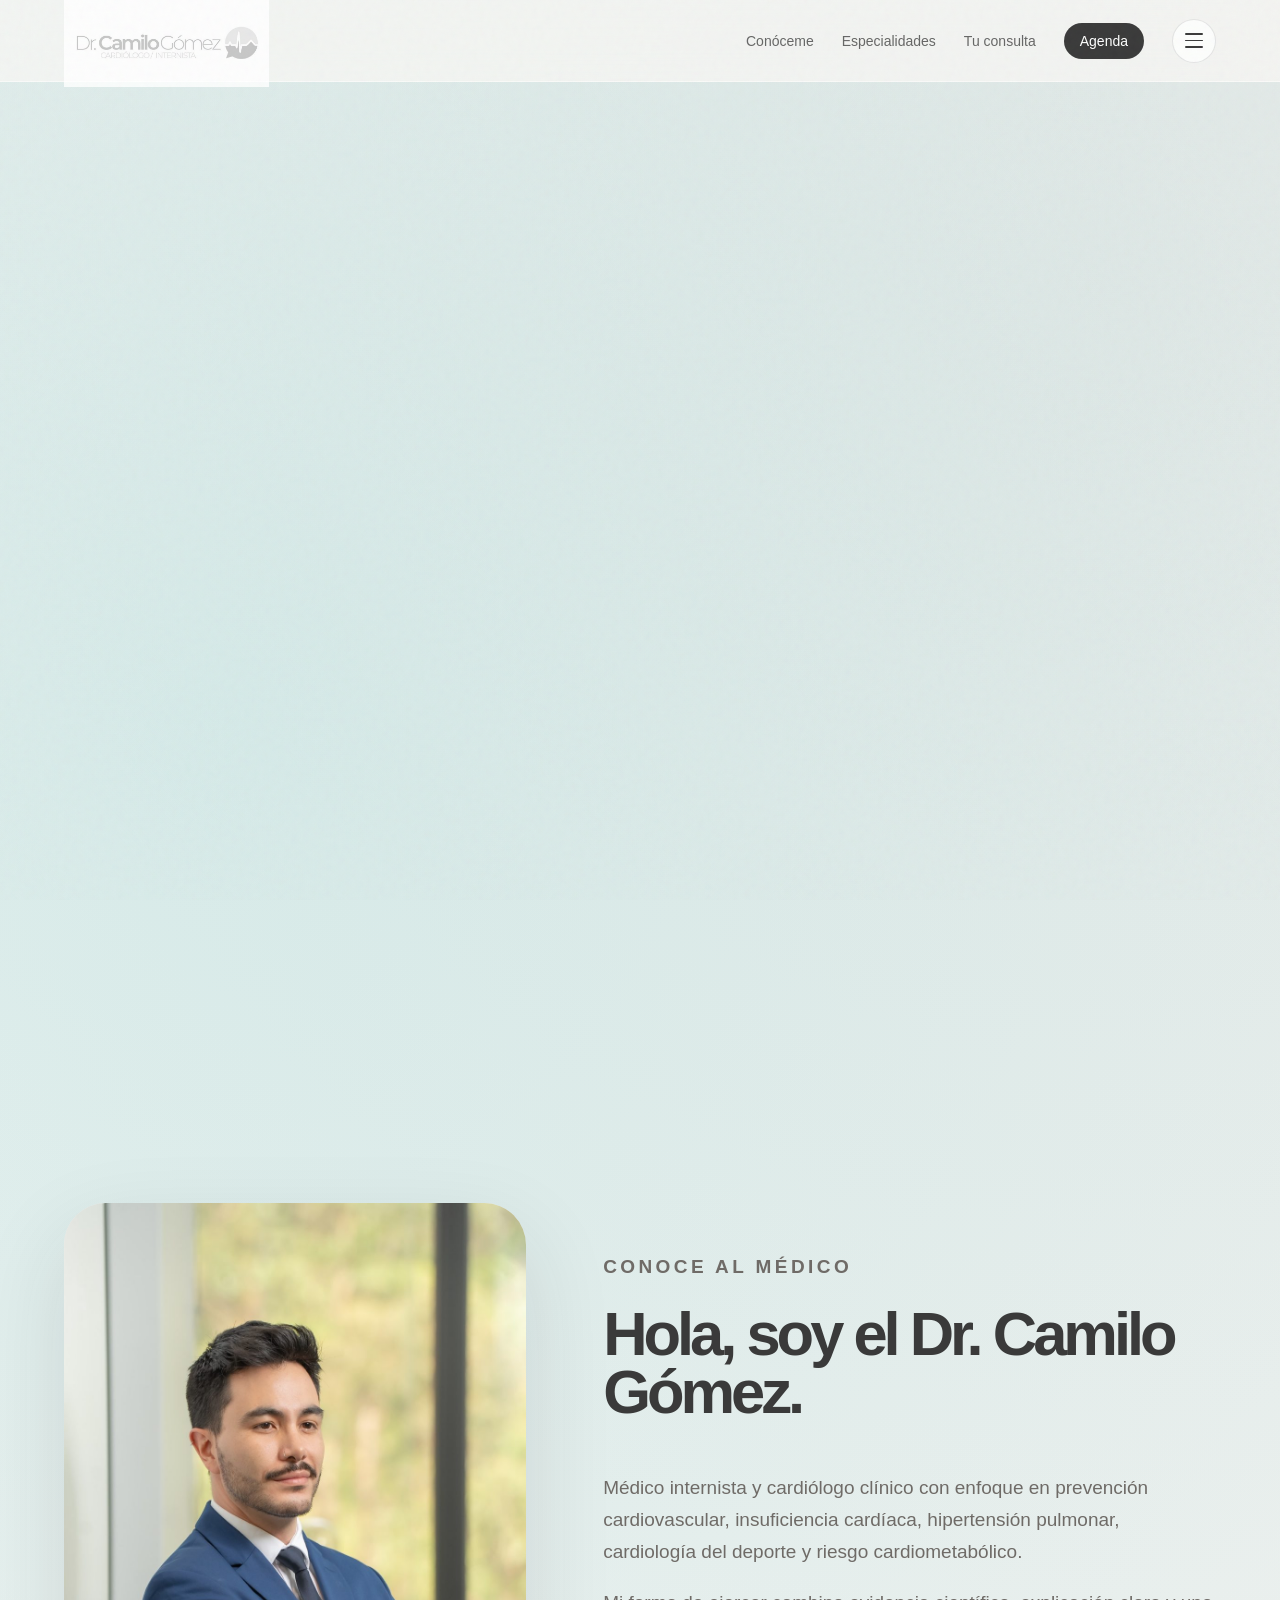
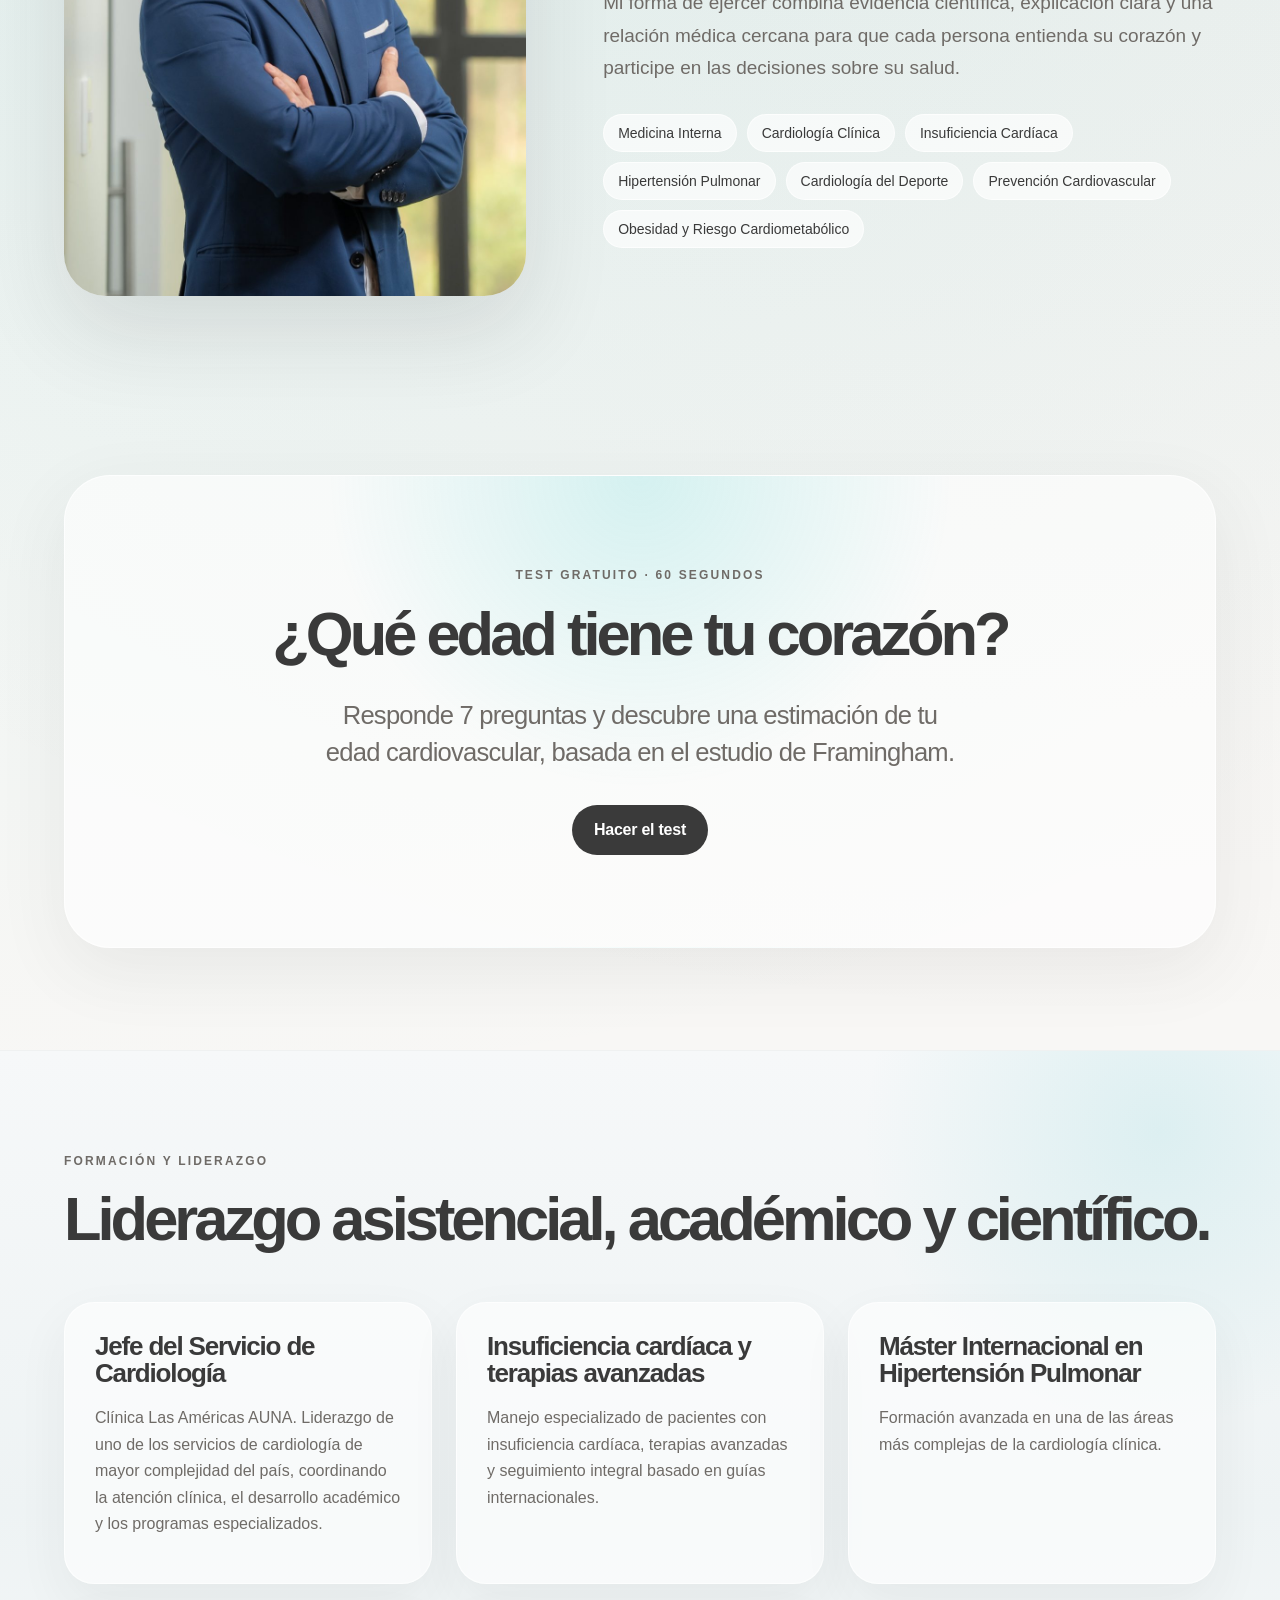
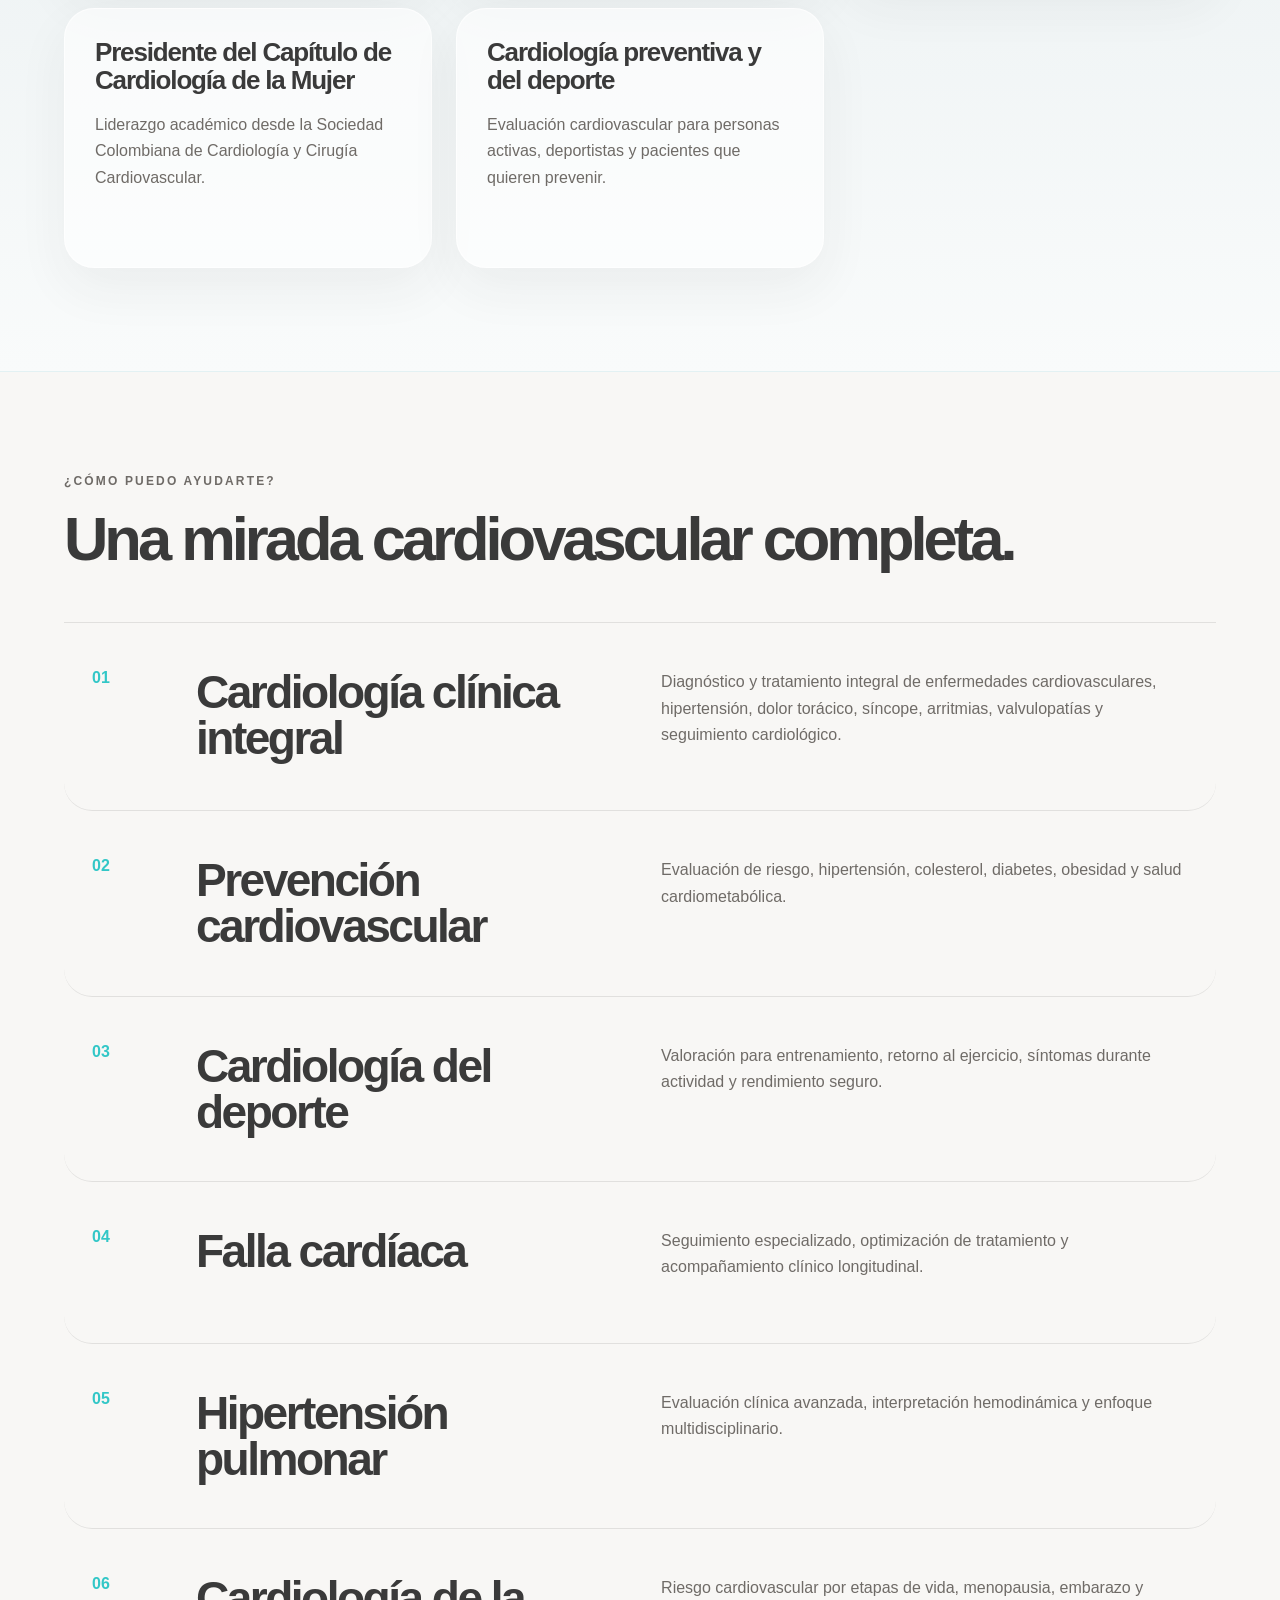
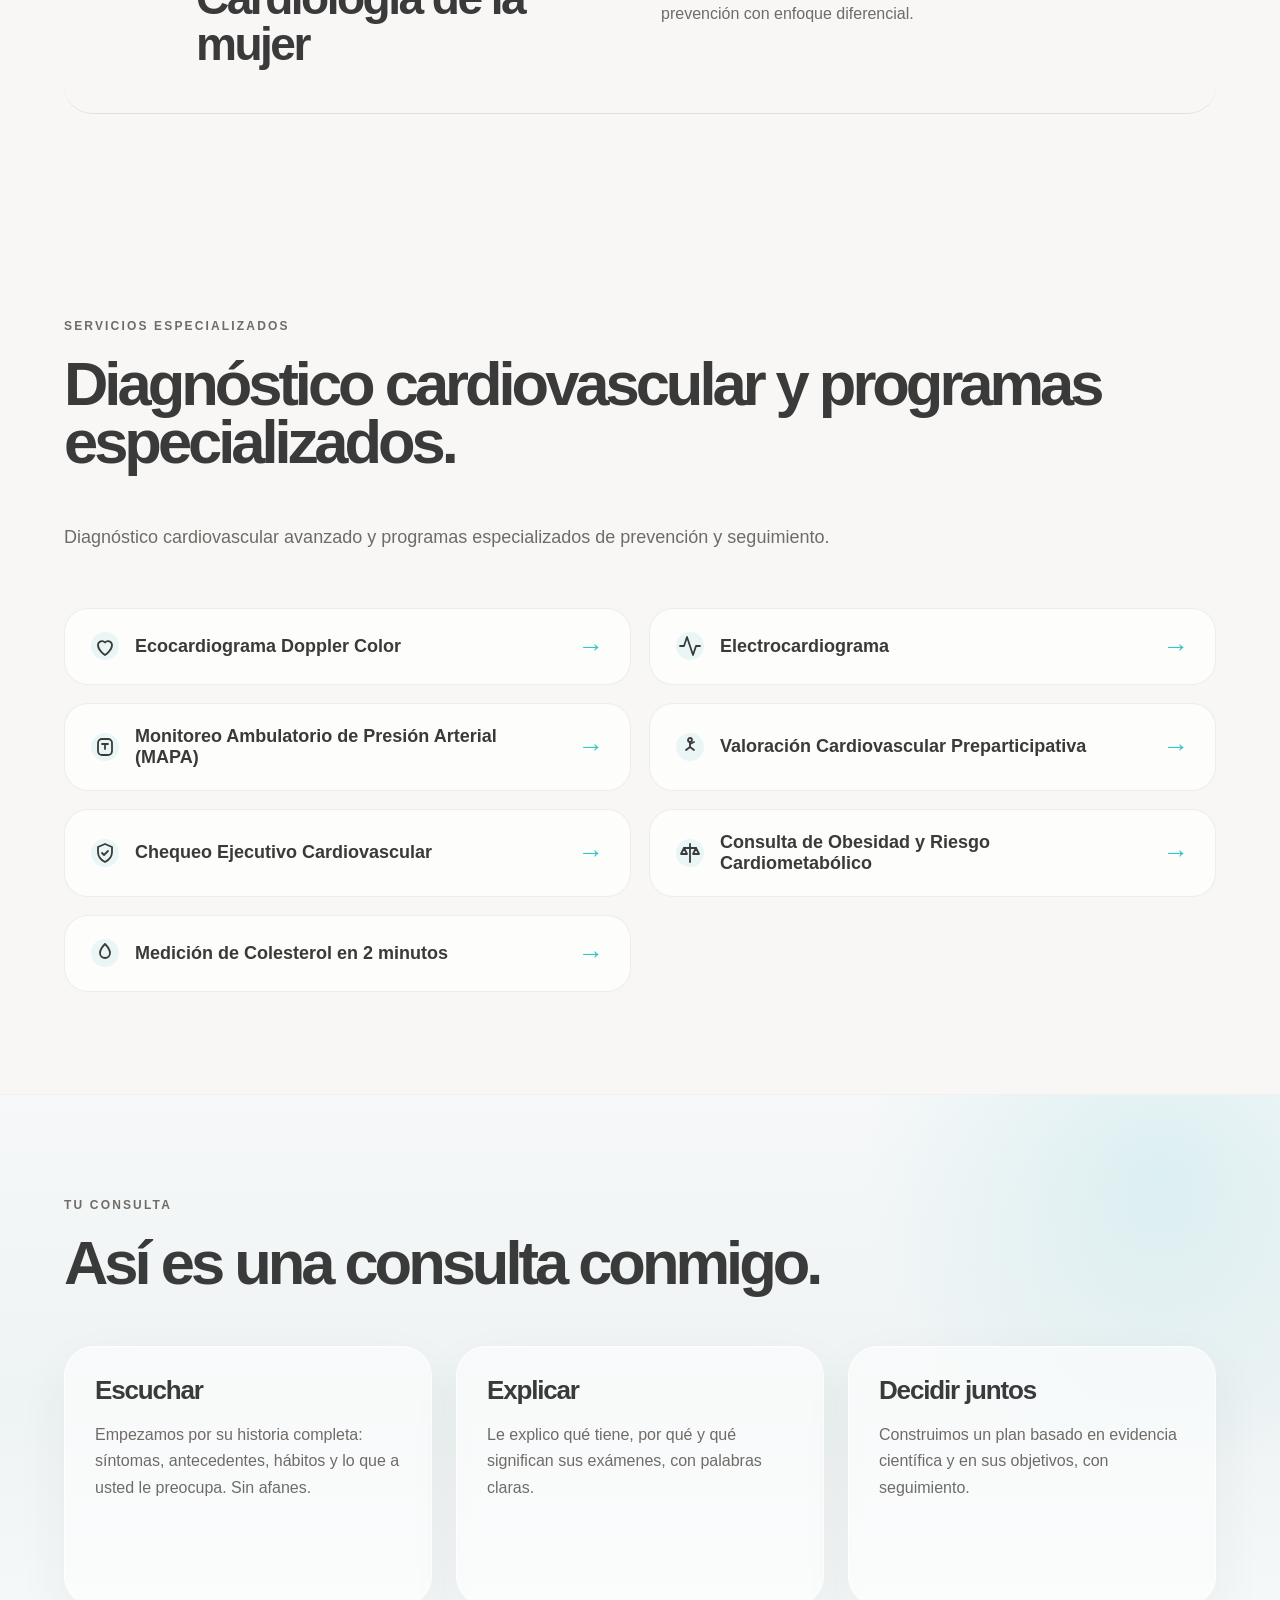
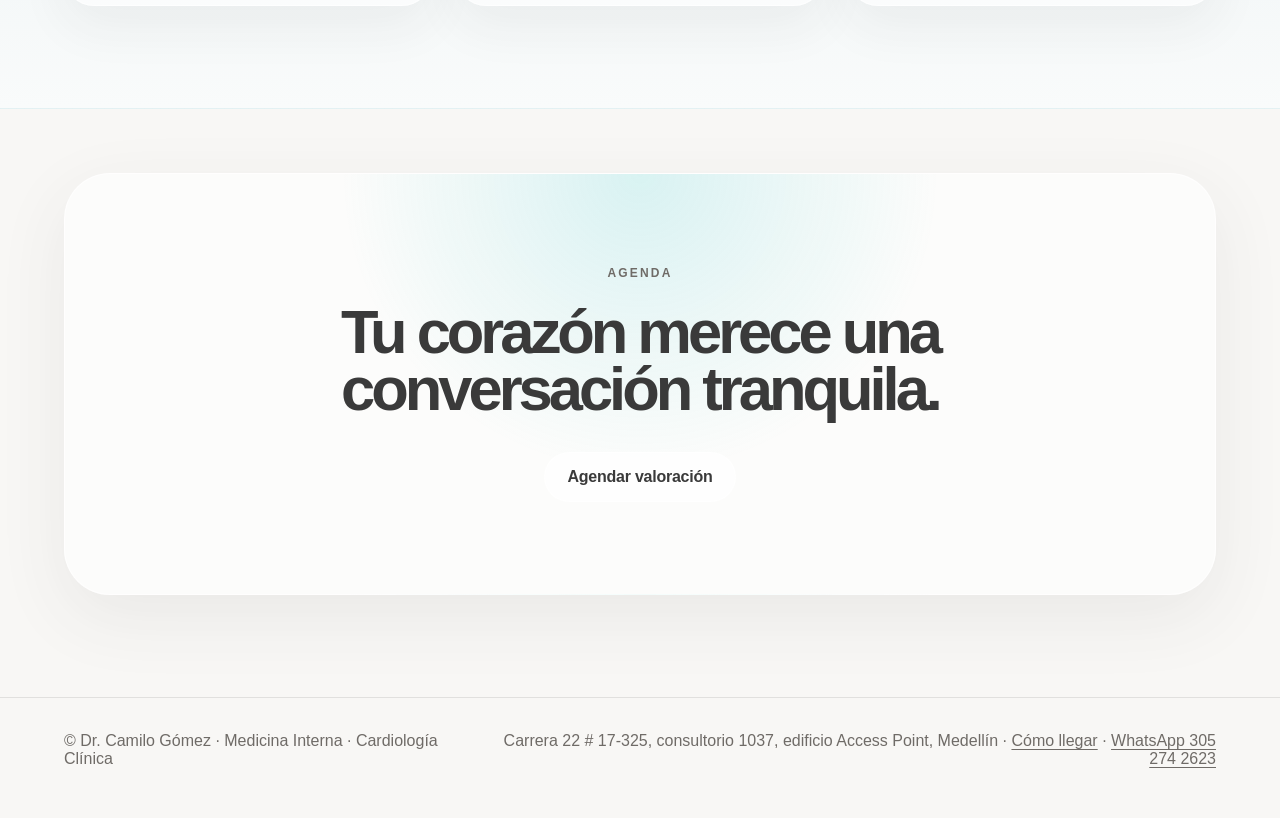
==== commit 4d603508: "Menú: estilos incluidos en menu.js y versión en archivos para evitar caché vieja" ====
--- a/index.html
+++ b/index.html
@@ -13,7 +13,7 @@
   <meta name="viewport" content="width=device-width, initial-scale=1" />
   <title>Dr. Camilo Gómez | Cardiología más humana, precisa y moderna</title>
   <meta name="description" content="Cardiología clínica, preventiva y deportiva en Medellín. Medicina Interna, Cardiología Clínica, insuficiencia cardíaca, hipertensión pulmonar y riesgo cardiometabólico." />
-  <link rel="stylesheet" href="styles.css" />
+  <link rel="stylesheet" href="styles.css?v=20261009b" />
   <link rel="canonical" href="https://www.drcamilogomez.com/" />
   <link rel="icon" href="assets/isotipo-grafito.jpg" />
   <meta property="og:type" content="website" />
@@ -367,7 +367,7 @@
   <p>Carrera 22 # 17-325, consultorio 1037, edificio Access Point, Medellín · <a href="https://www.google.com/maps/search/?api=1&query=Edificio%20Access%20Point%2C%20Carrera%2022%2017-325%2C%20Medell%C3%ADn%2C%20Colombia" target="_blank" rel="noopener">Cómo llegar</a> · <a href="https://wa.me/573052742623?text=Hola%20Dr.%20Camilo%2C%20vengo%20de%20su%20p%C3%A1gina%20web." target="_blank" rel="noopener">WhatsApp 305 274 2623</a></p>
 </footer>
 
-<script src="script.js"></script>
-<script src="/menu.js" defer></script>
+<script src="script.js?v=20261009b"></script>
+<script src="/menu.js?v=20261009b" defer></script>
 </body>
 </html>
--- a/styles.css
+++ b/styles.css
@@ -699,44 +699,3 @@
   .service-item p { min-width: 0; }
 }
 
-/* ===== Menú lateral (tres rayitas) ===== */
-.menu-toggle {
-  width: 44px; height: 44px;
-  display: inline-flex; flex-direction: column; justify-content: center; align-items: center; gap: 5px;
-  border: 1px solid var(--line); border-radius: 999px;
-  background: rgba(255,255,255,.7); cursor: pointer; padding: 0;
-}
-.menu-toggle span { display: block; width: 18px; height: 1.6px; background: var(--graphite); border-radius: 2px; }
-.menu-toggle:hover { background: #fff; }
-.menu-toggle:focus-visible, .menu-close:focus-visible, .menu-sheet a:focus-visible { outline: 2px solid var(--teal); outline-offset: 3px; }
-.menu-lock, .menu-lock body { overflow: hidden; }
-.menu-panel { position: fixed; inset: 0; z-index: 100; }
-.menu-backdrop { position: absolute; inset: 0; background: rgba(38,38,38,.28); opacity: 0; transition: opacity .25s ease; }
-.menu-sheet {
-  position: absolute; top: 0; right: 0; bottom: 0;
-  width: min(420px, 100%); overflow-y: auto;
-  padding: 22px 28px 32px;
-  background: var(--ivory);
-  box-shadow: -30px 0 80px rgba(38,38,38,.14);
-  transform: translateX(100%); transition: transform .25s ease;
-  display: flex; flex-direction: column;
-}
-.menu-panel.is-open .menu-backdrop { opacity: 1; }
-.menu-panel.is-open .menu-sheet { transform: translateX(0); }
-.menu-top { display: flex; justify-content: space-between; align-items: center; margin-bottom: 8px; }
-.menu-title { font-size: 12px; font-weight: 700; letter-spacing: .18em; text-transform: uppercase; color: var(--soft); }
-.menu-close { width: 44px; height: 44px; border: 1px solid var(--line); border-radius: 999px; background: #fff; font-size: 26px; line-height: 1; color: var(--graphite); cursor: pointer; }
-.menu-group { margin: 22px 0 6px; font-size: 12px; font-weight: 700; letter-spacing: .18em; text-transform: uppercase; color: #127A80; }
-.menu-sheet ul { list-style: none; margin: 0; padding: 0; }
-.menu-sheet li a {
-  display: block; padding: 11px 0; border-bottom: 1px solid var(--line);
-  color: var(--graphite); text-decoration: none; font-size: 17px; line-height: 1.3;
-}
-.menu-sheet li a:hover { color: #127A80; }
-.menu-sheet li a[aria-current="page"] { font-weight: 700; }
-.menu-foot { margin-top: auto; padding-top: 28px; display: flex; flex-direction: column; gap: 10px; }
-.menu-foot .menu-wa { text-align: center; }
-.menu-foot p { margin: 6px 0 0; color: var(--soft); font-size: 14px; line-height: 1.5; }
-.menu-maps { color: var(--graphite); font-size: 14px; }
-@media (prefers-reduced-motion: reduce) { .menu-sheet, .menu-backdrop { transition: none; } }
-@media (max-width: 560px) { .desktop-nav { gap: 10px; } }
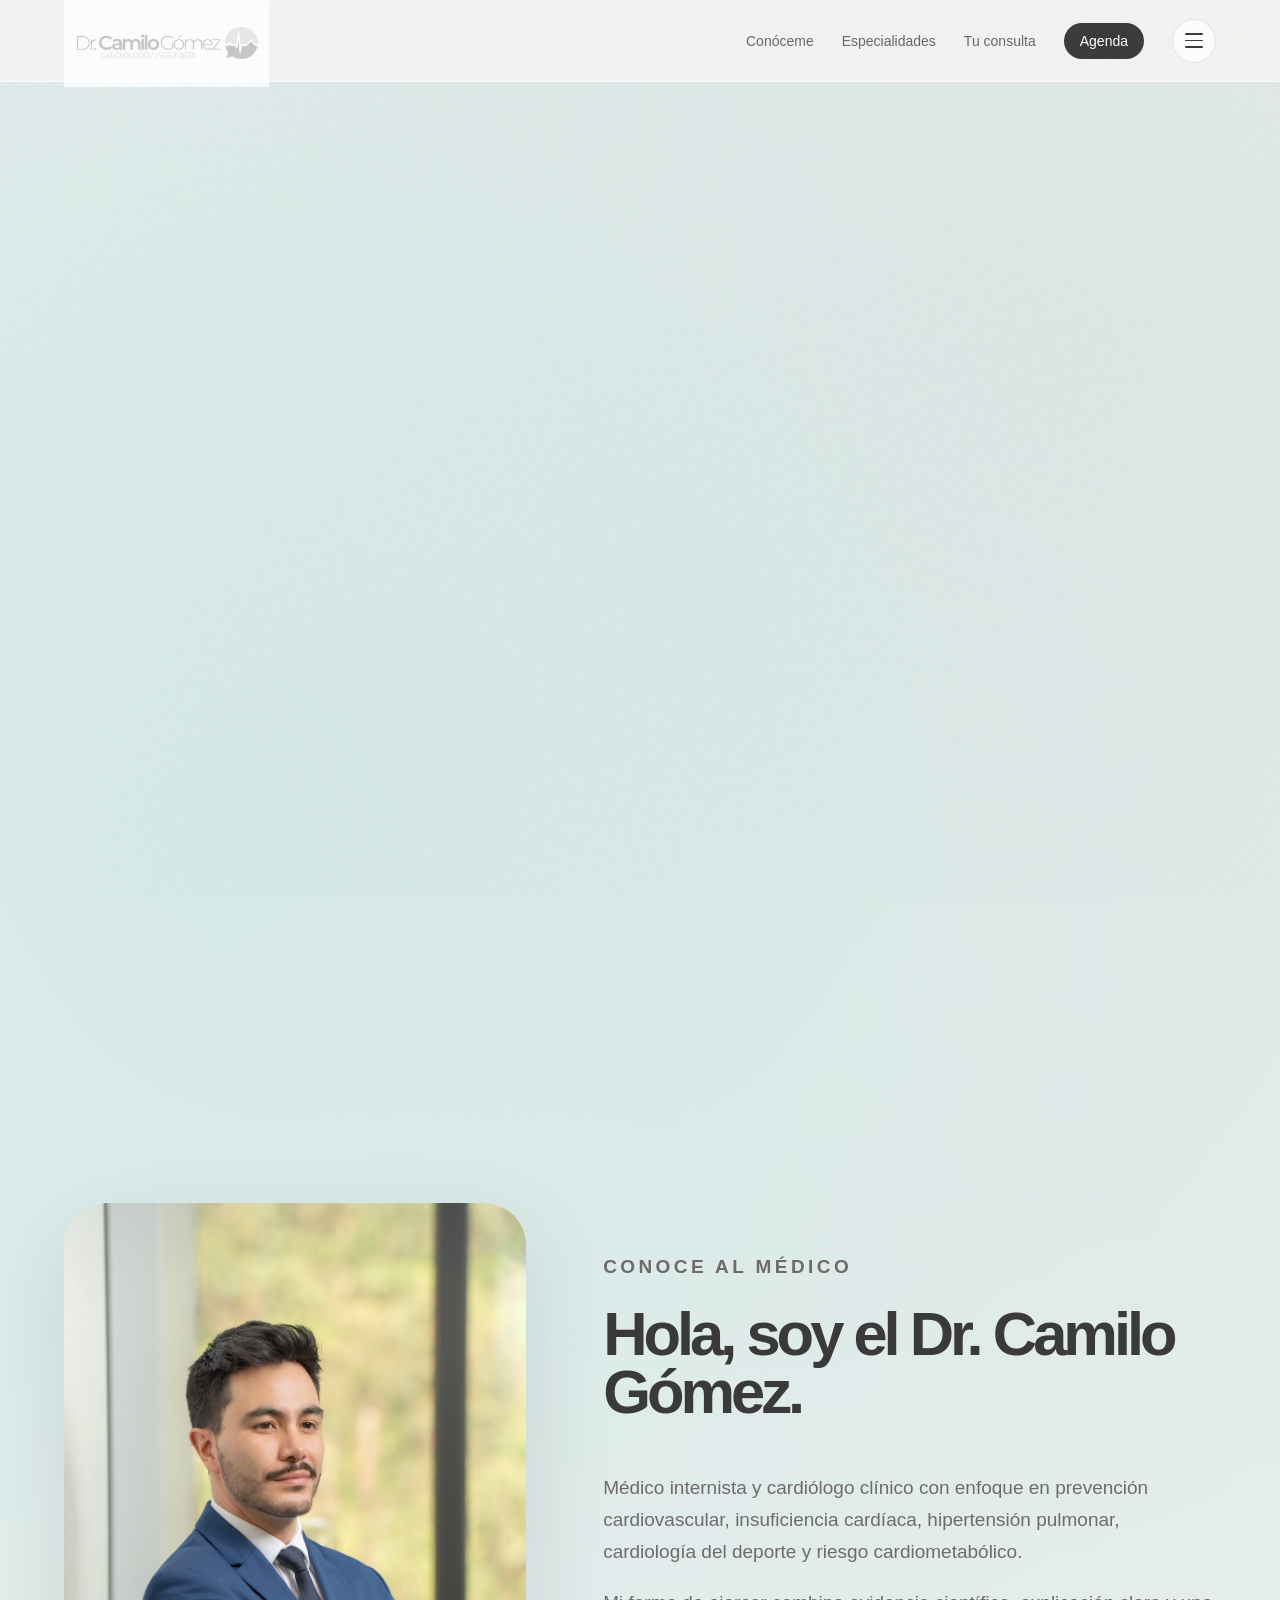
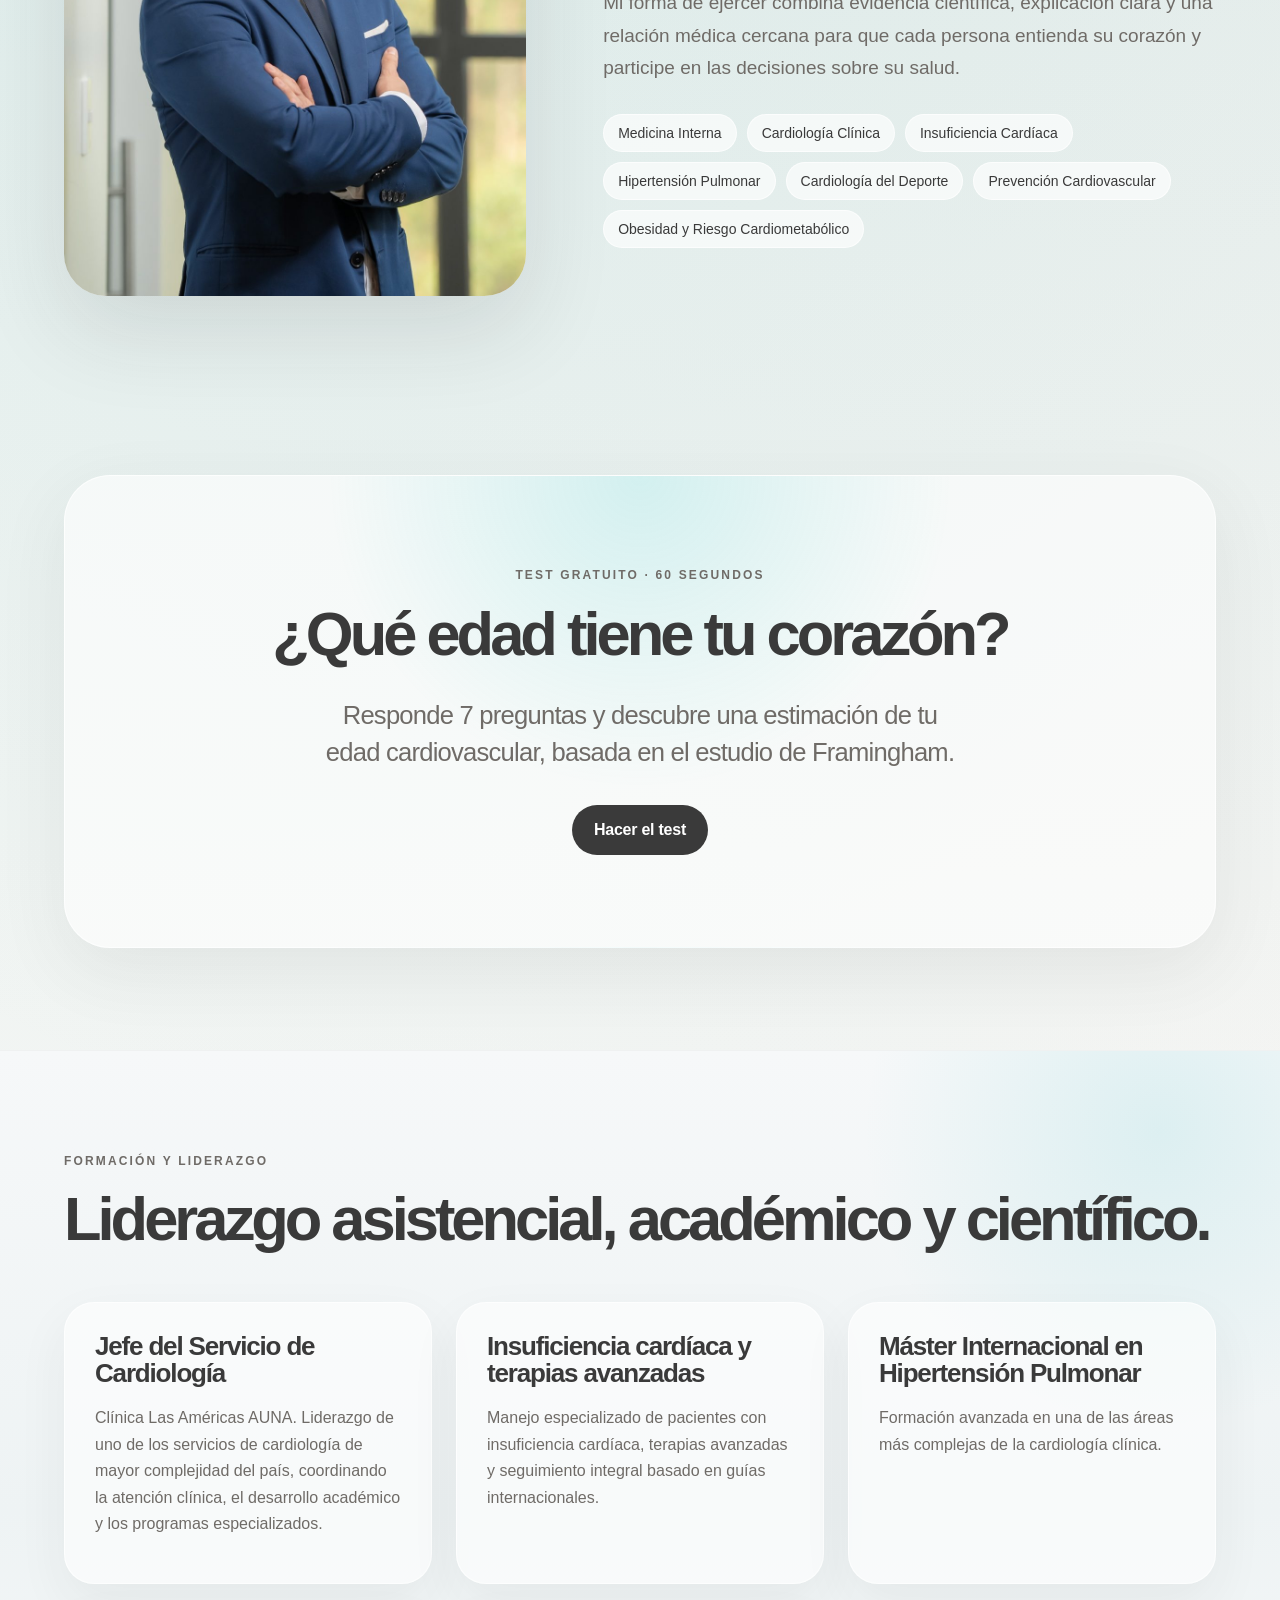
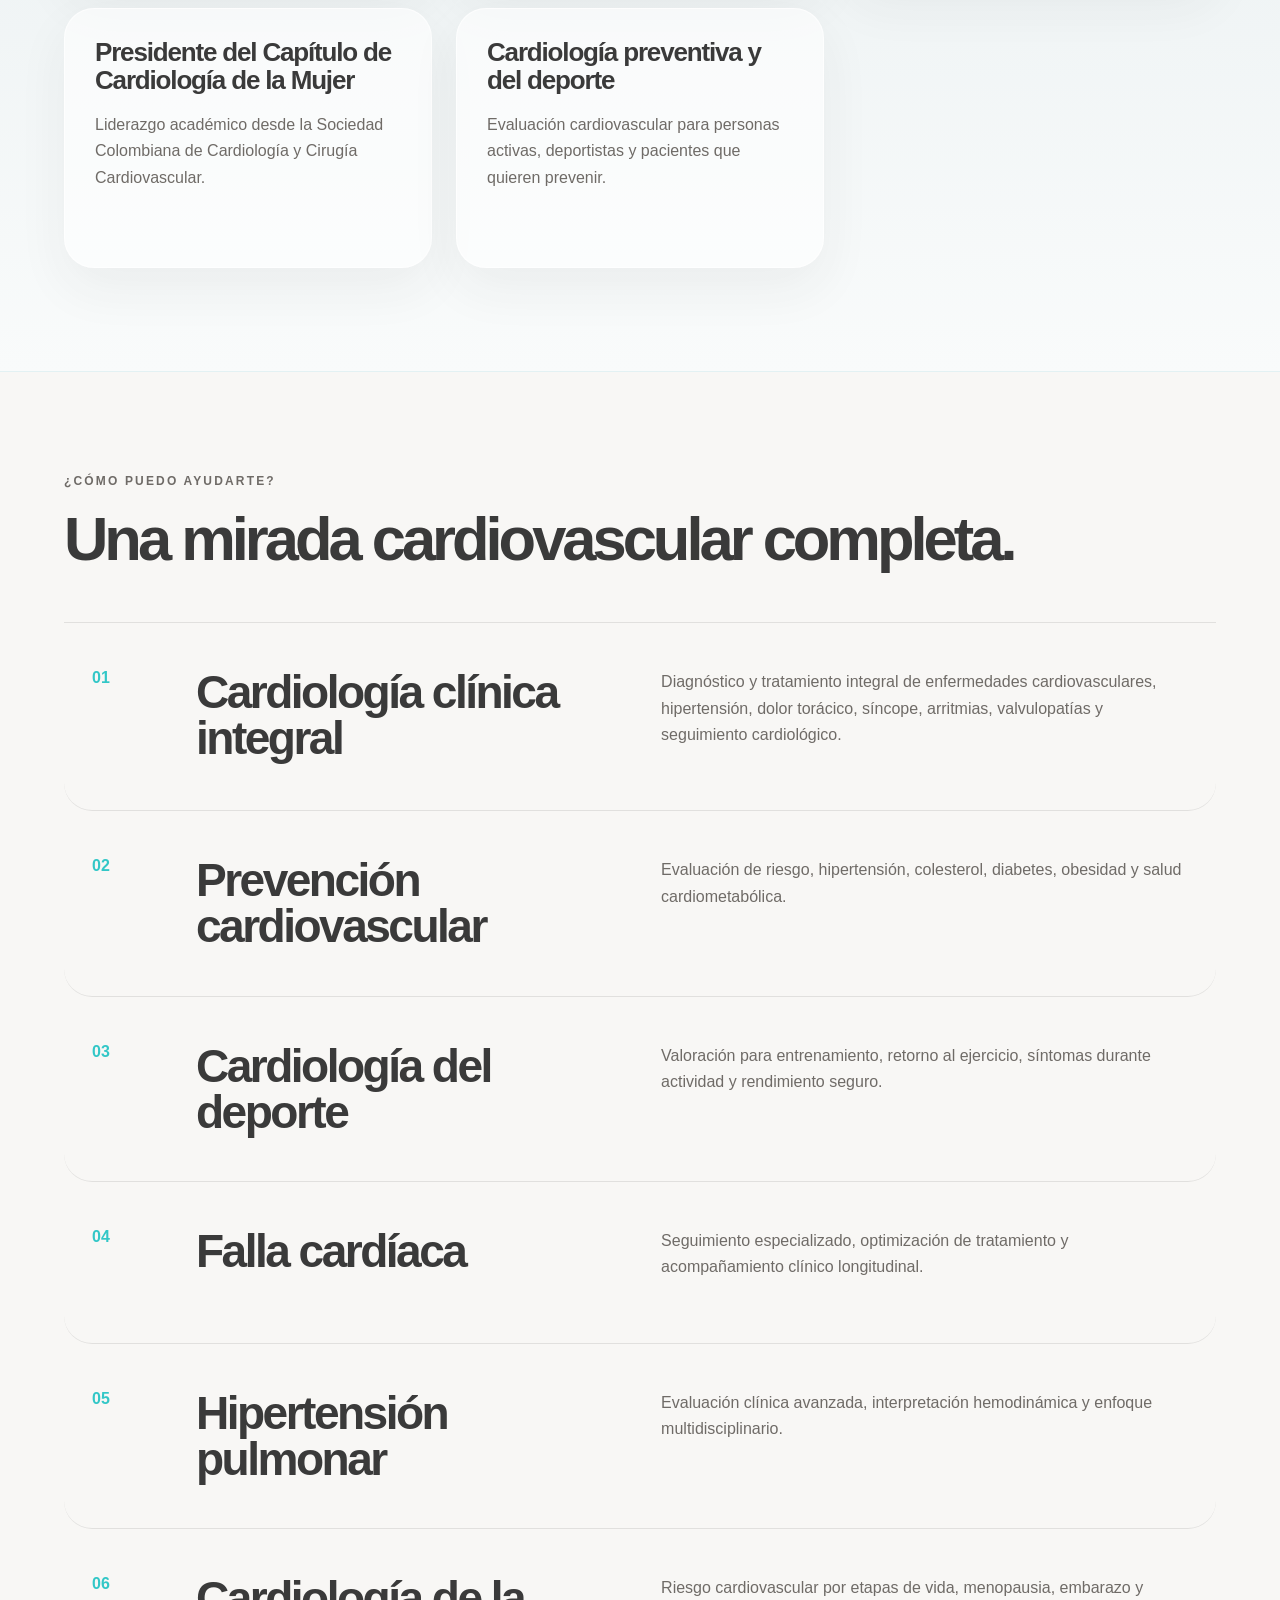
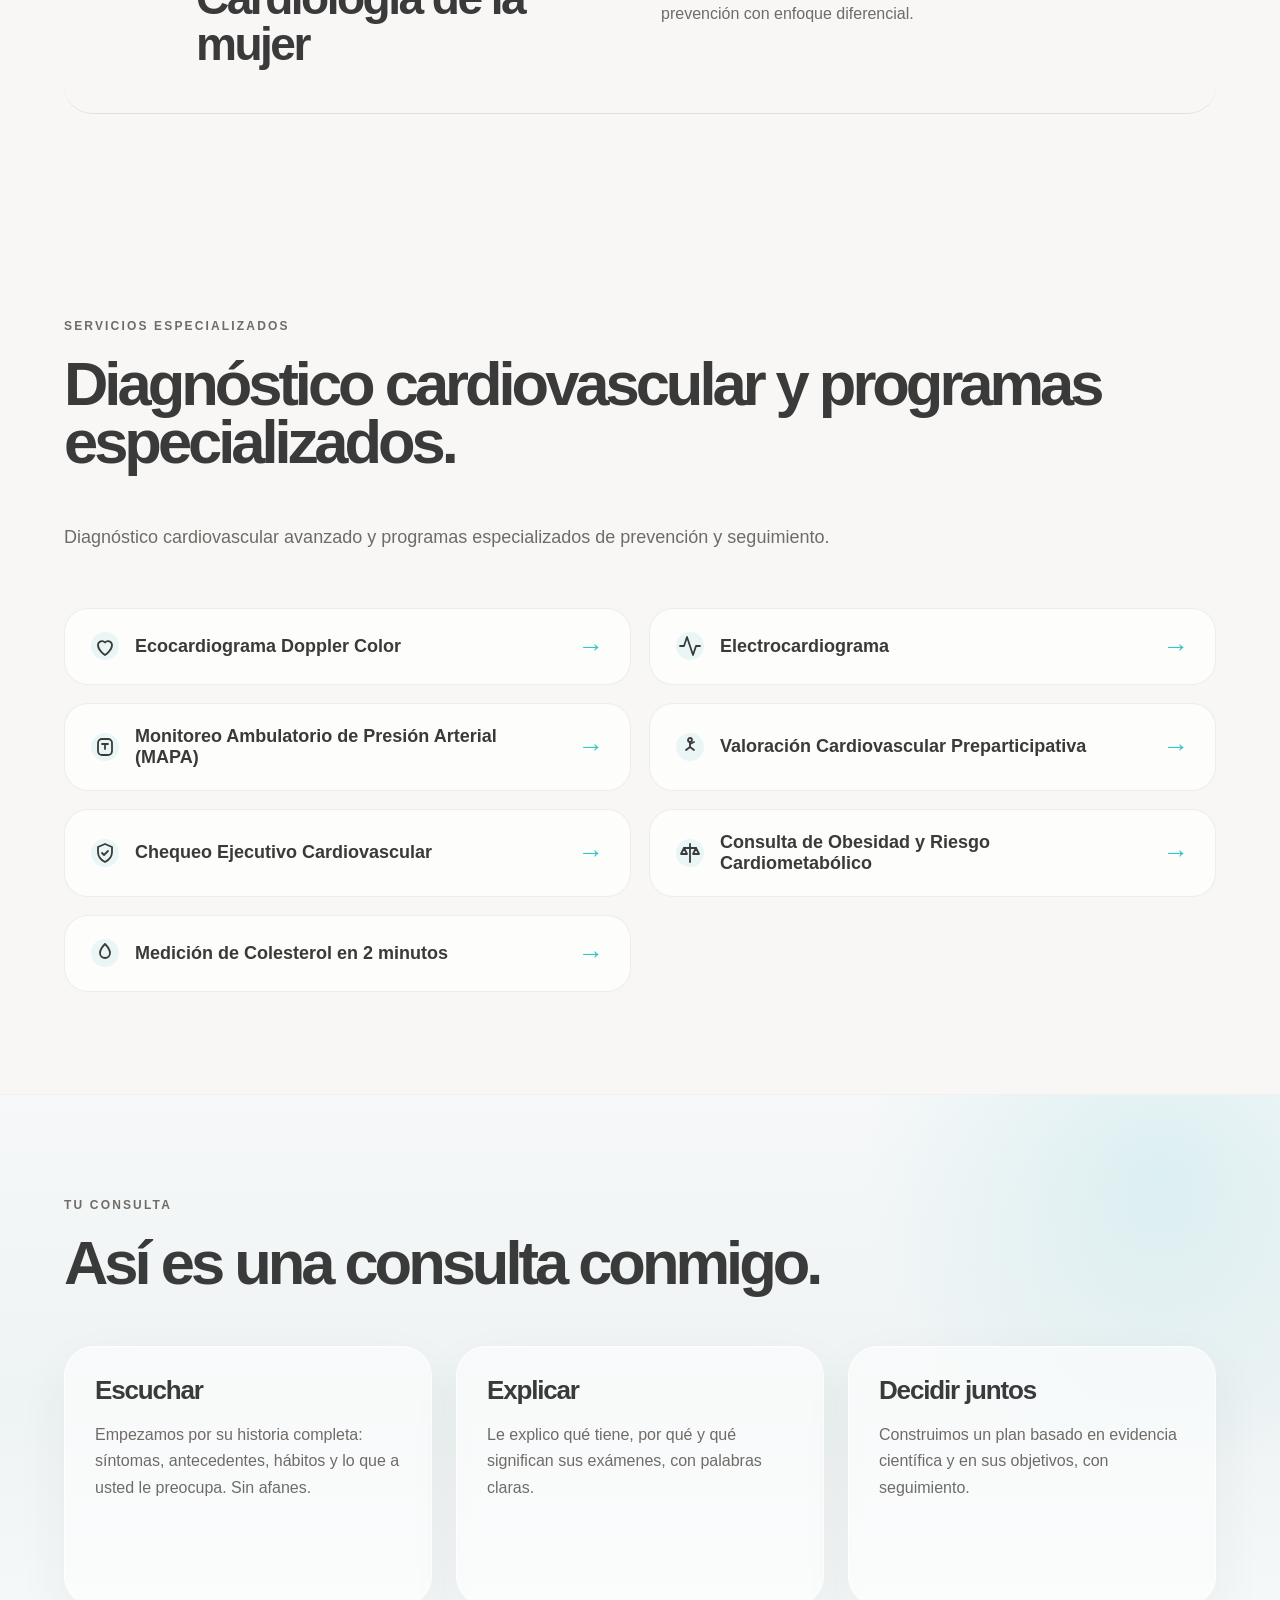
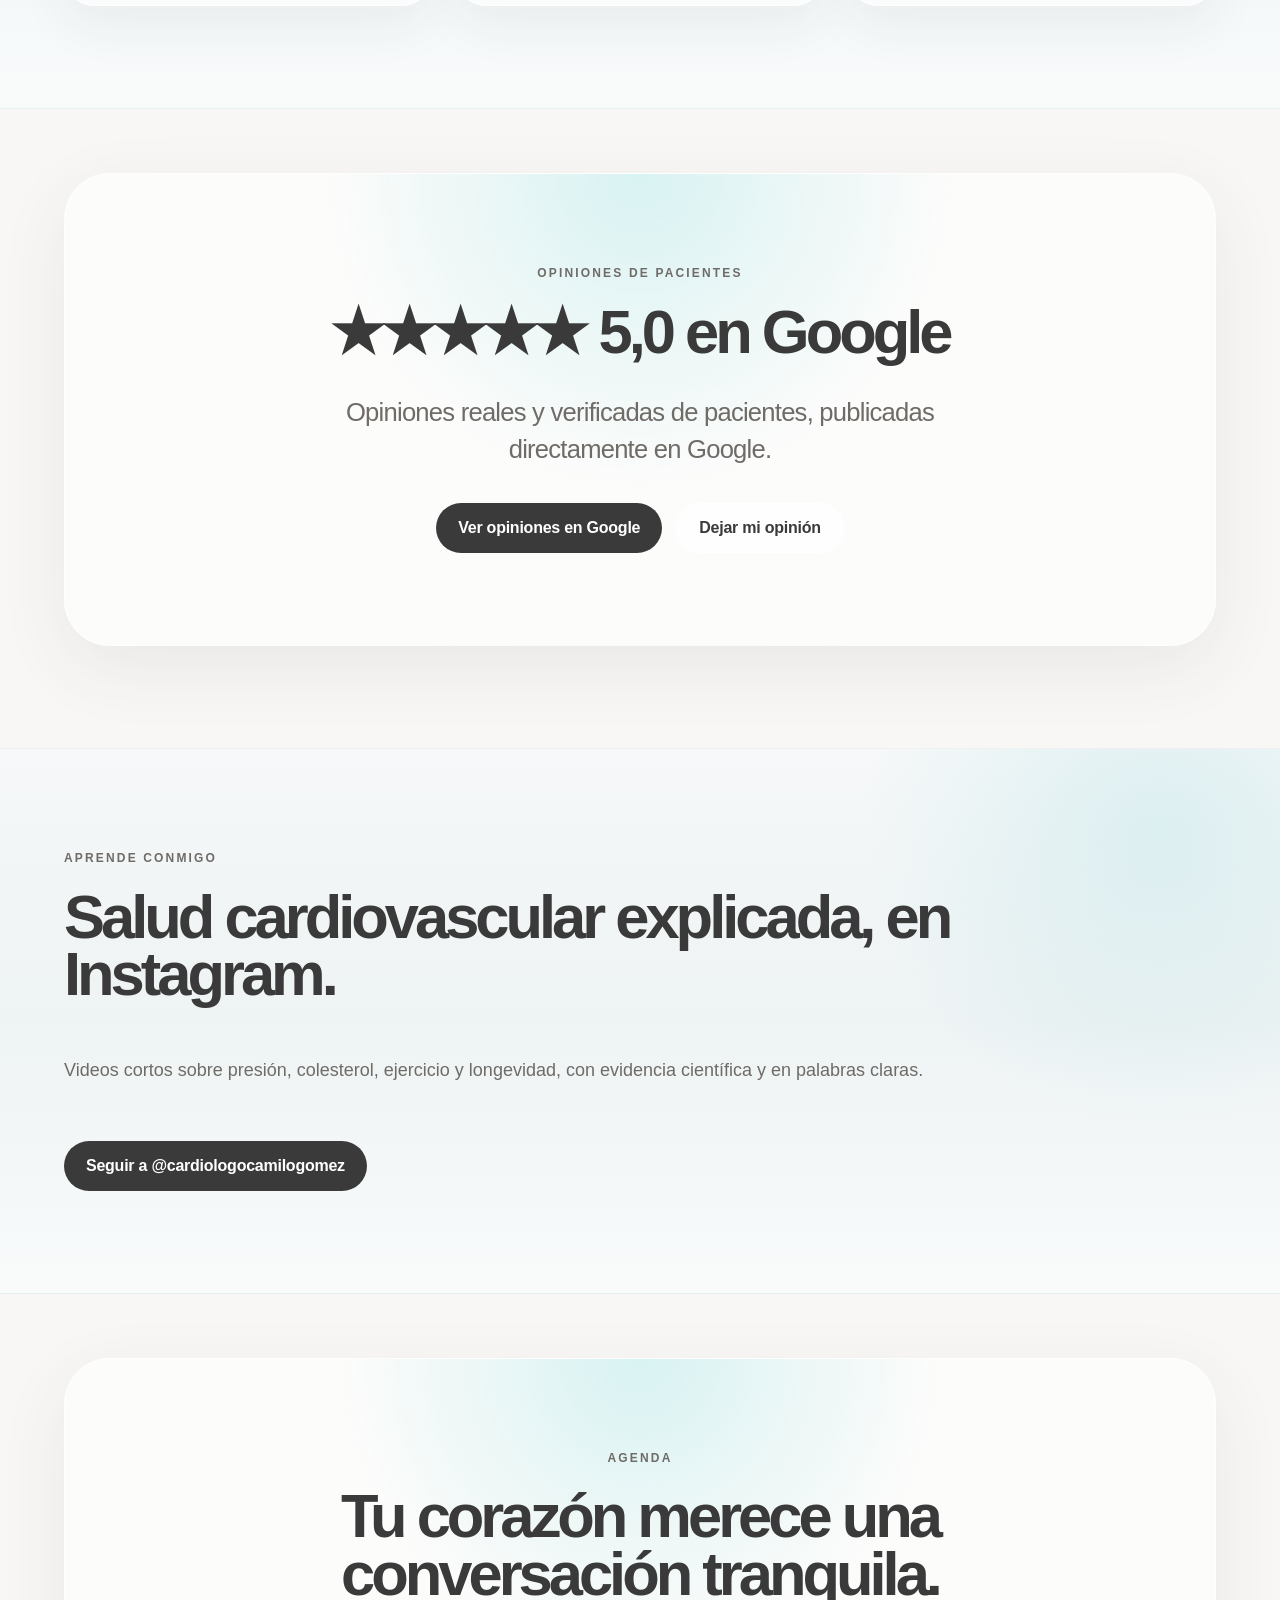
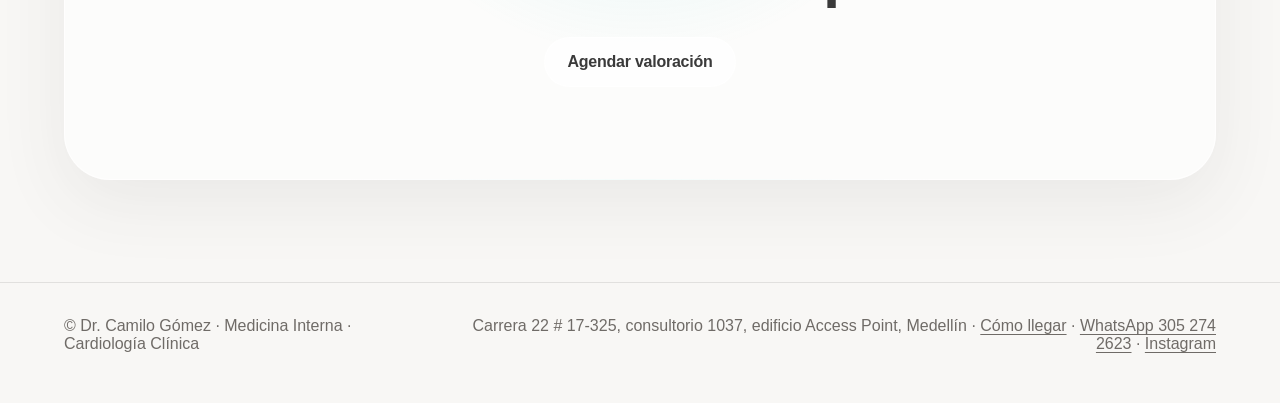
==== commit ae8f79f8: "Opiniones de Google, sección Instagram, menú y medición en el test" ====
--- a/index.html
+++ b/index.html
@@ -13,7 +13,7 @@
   <meta name="viewport" content="width=device-width, initial-scale=1" />
   <title>Dr. Camilo Gómez | Cardiología más humana, precisa y moderna</title>
   <meta name="description" content="Cardiología clínica, preventiva y deportiva en Medellín. Medicina Interna, Cardiología Clínica, insuficiencia cardíaca, hipertensión pulmonar y riesgo cardiometabólico." />
-  <link rel="stylesheet" href="styles.css?v=20261009b" />
+  <link rel="stylesheet" href="styles.css?v=20261009c" />
   <link rel="canonical" href="https://www.drcamilogomez.com/" />
   <link rel="icon" href="assets/isotipo-grafito.jpg" />
   <meta property="og:type" content="website" />
@@ -33,6 +33,7 @@
     "url": "https://www.drcamilogomez.com/",
     "image": "https://www.drcamilogomez.com/assets/camilo-traje.jpg",
     "telephone": "+57 305 274 2623",
+    "sameAs": ["https://www.instagram.com/cardiologocamilogomez/"],
     "medicalSpecialty": ["Cardiovascular", "InternalMedicine"],
     "areaServed": {"@type": "City", "name": "Medellín"},
     "address": {"@type": "PostalAddress", "streetAddress": "Carrera 22 # 17-325, consultorio 1037, edificio Access Point", "addressLocality": "Medellín", "addressRegion": "Antioquia", "addressCountry": "CO"}
@@ -348,6 +349,29 @@
       </div>
     </section>
 
+    <section id="opiniones" class="final-cta reveal">
+      <p class="eyebrow">Opiniones de pacientes</p>
+      <h2>★★★★★ 5,0 en Google</h2>
+      <p class="lead" style="max-width:640px;margin:0 auto 34px;color:var(--soft)">Opiniones reales y verificadas de pacientes, publicadas directamente en Google.</p>
+      <div class="hero-actions" style="justify-content:center;flex-wrap:wrap">
+        <a href="https://www.google.com/maps/search/?api=1&query=Dr%20Camilo%20G%C3%B3mez%20Cardi%C3%B3logo%2C%20Medell%C3%ADn" target="_blank" rel="noopener" class="btn primary">Ver opiniones en Google</a>
+        <a href="https://www.google.com/maps/search/?api=1&query=Dr%20Camilo%20G%C3%B3mez%20Cardi%C3%B3logo%2C%20Medell%C3%ADn" target="_blank" rel="noopener" class="btn secondary">Dejar mi opinión</a>
+      </div>
+    </section>
+
+
+    <section id="instagram" class="leadership">
+      <div class="section-head reveal">
+        <p class="eyebrow">Aprende conmigo</p>
+        <h2>Salud cardiovascular explicada, en Instagram.</h2>
+        <p>Videos cortos sobre presión, colesterol, ejercicio y longevidad, con evidencia científica y en palabras claras.</p>
+      </div>
+      <div id="reels" class="leadership-grid"></div>
+      <div class="hero-actions reveal" style="margin-top:34px">
+        <a href="https://www.instagram.com/cardiologocamilogomez/" target="_blank" rel="noopener" class="btn primary">Seguir a @cardiologocamilogomez</a>
+      </div>
+    </section>
+
     <section class="final-cta">
       <p class="eyebrow">Agenda</p>
       <h2>Tu corazón merece una conversación tranquila.</h2>
@@ -364,10 +388,10 @@
 
   <footer class="footer">
   <p>© Dr. Camilo Gómez · Medicina Interna · Cardiología Clínica</p>
-  <p>Carrera 22 # 17-325, consultorio 1037, edificio Access Point, Medellín · <a href="https://www.google.com/maps/search/?api=1&query=Edificio%20Access%20Point%2C%20Carrera%2022%2017-325%2C%20Medell%C3%ADn%2C%20Colombia" target="_blank" rel="noopener">Cómo llegar</a> · <a href="https://wa.me/573052742623?text=Hola%20Dr.%20Camilo%2C%20vengo%20de%20su%20p%C3%A1gina%20web." target="_blank" rel="noopener">WhatsApp 305 274 2623</a></p>
+  <p>Carrera 22 # 17-325, consultorio 1037, edificio Access Point, Medellín · <a href="https://www.google.com/maps/search/?api=1&query=Dr%20Camilo%20G%C3%B3mez%20Cardi%C3%B3logo%2C%20Medell%C3%ADn" target="_blank" rel="noopener">Cómo llegar</a> · <a href="https://wa.me/573052742623?text=Hola%20Dr.%20Camilo%2C%20vengo%20de%20su%20p%C3%A1gina%20web." target="_blank" rel="noopener">WhatsApp 305 274 2623</a> · <a href="https://www.instagram.com/cardiologocamilogomez/" target="_blank" rel="noopener">Instagram</a></p>
 </footer>
 
-<script src="script.js?v=20261009b"></script>
-<script src="/menu.js?v=20261009b" defer></script>
+<script src="script.js?v=20261009c"></script>
+<script src="/menu.js?v=20261009c" defer></script>
 </body>
 </html>
--- a/styles.css
+++ b/styles.css
@@ -699,3 +699,6 @@
   .service-item p { min-width: 0; }
 }
 
+
+#reels:empty { display: none; }
+#opiniones .hero-actions { display: flex; gap: 14px; }
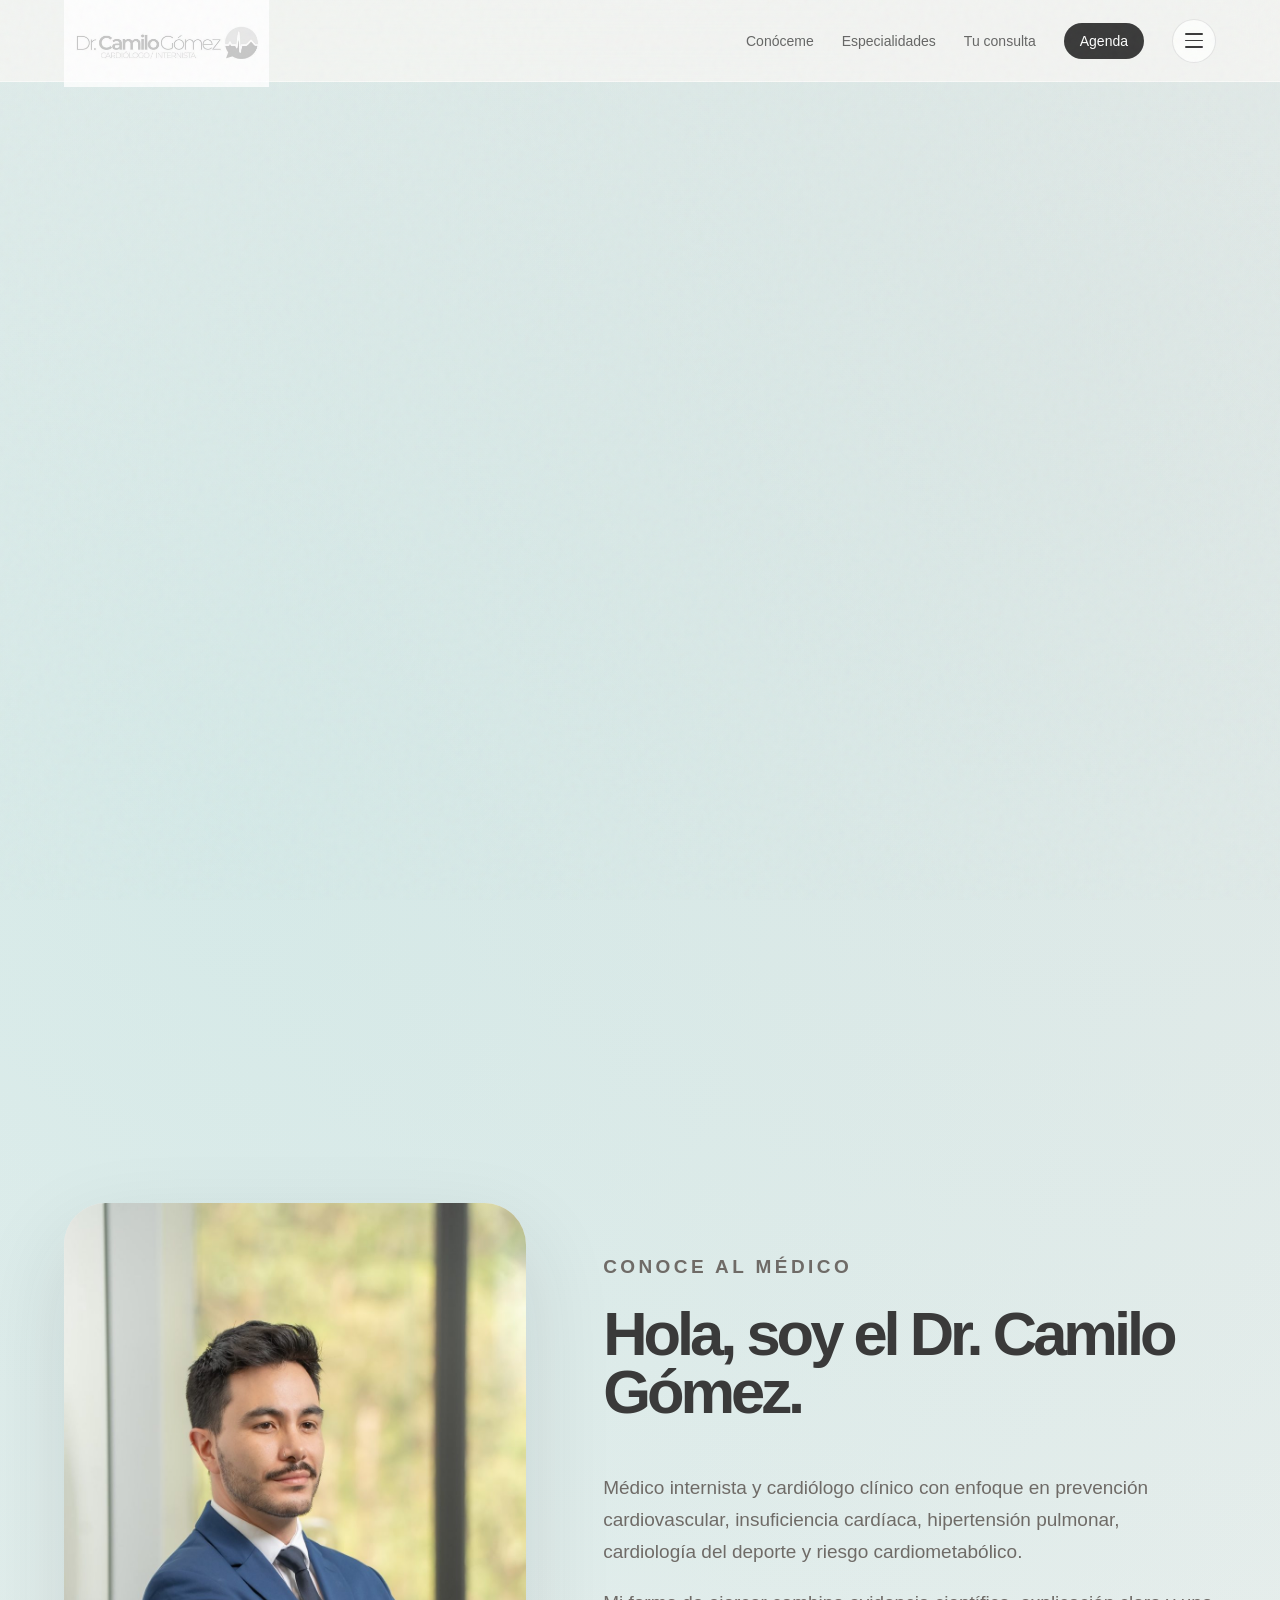
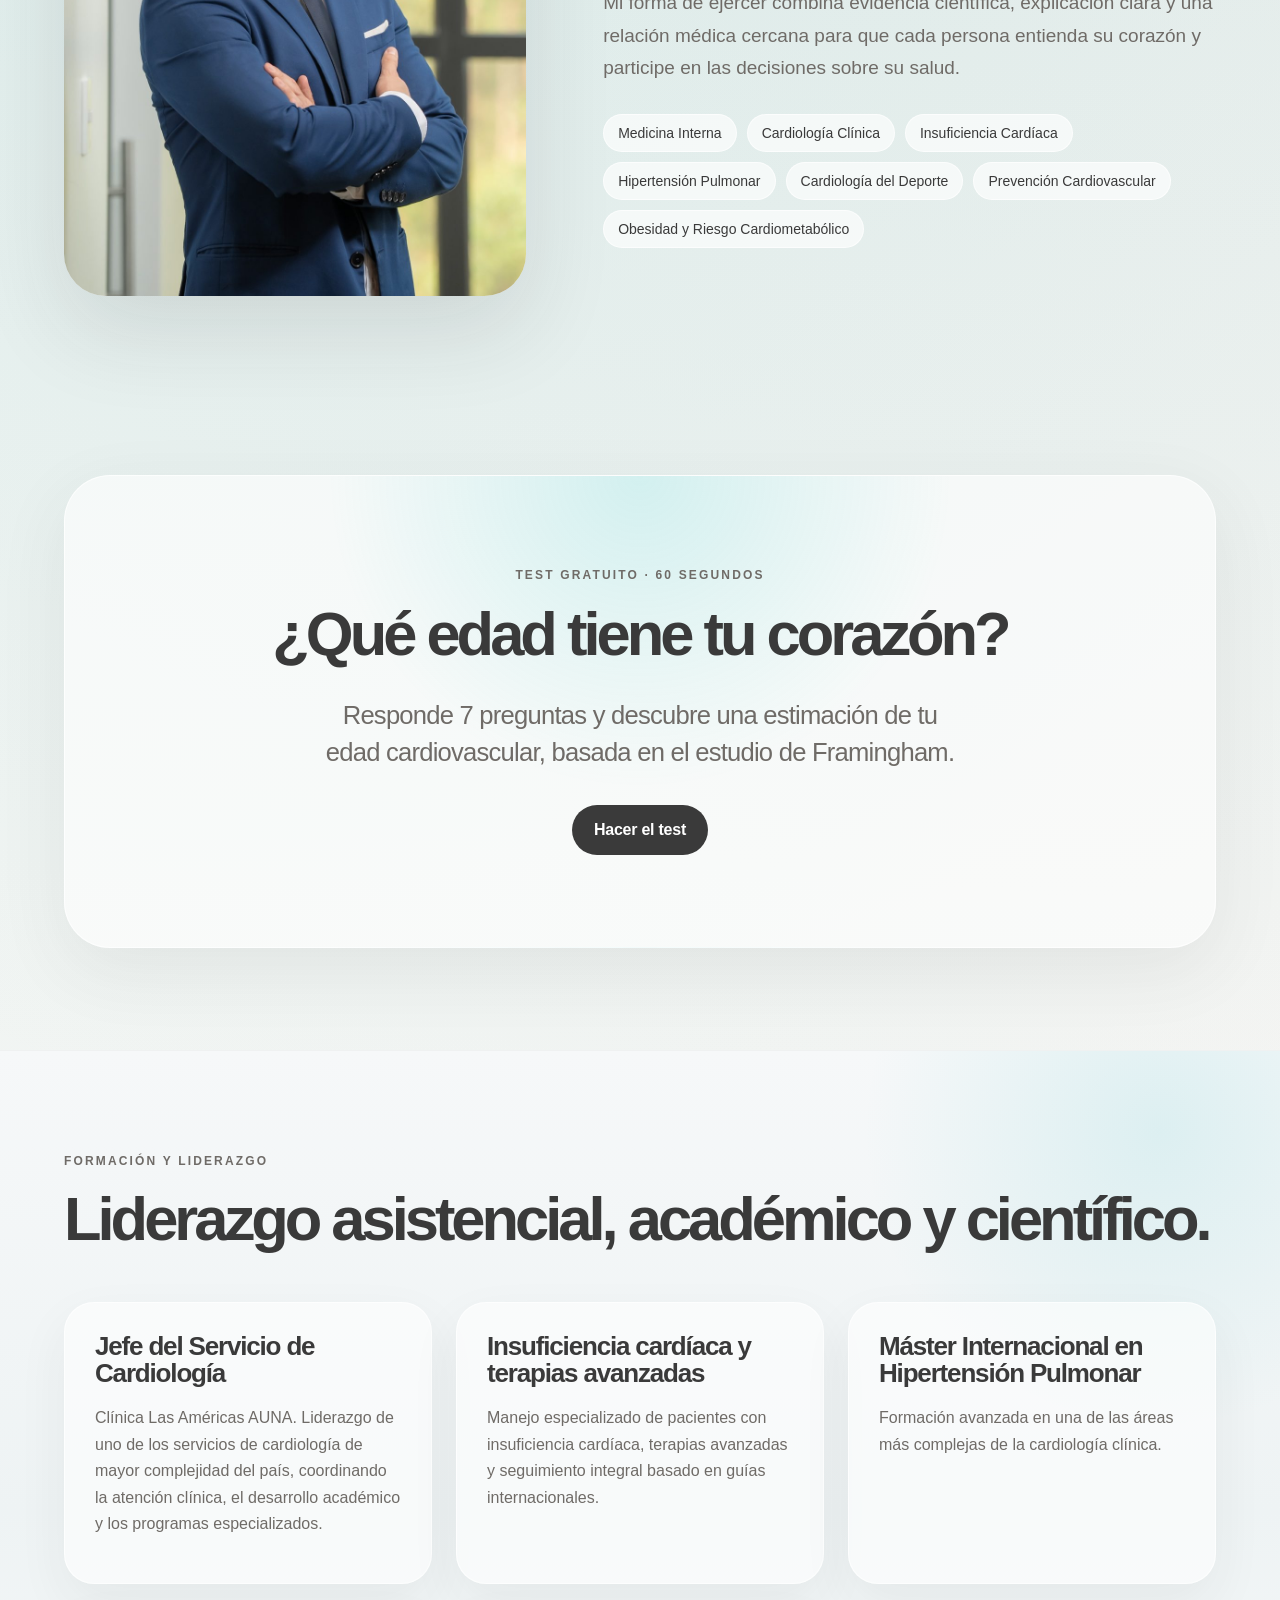
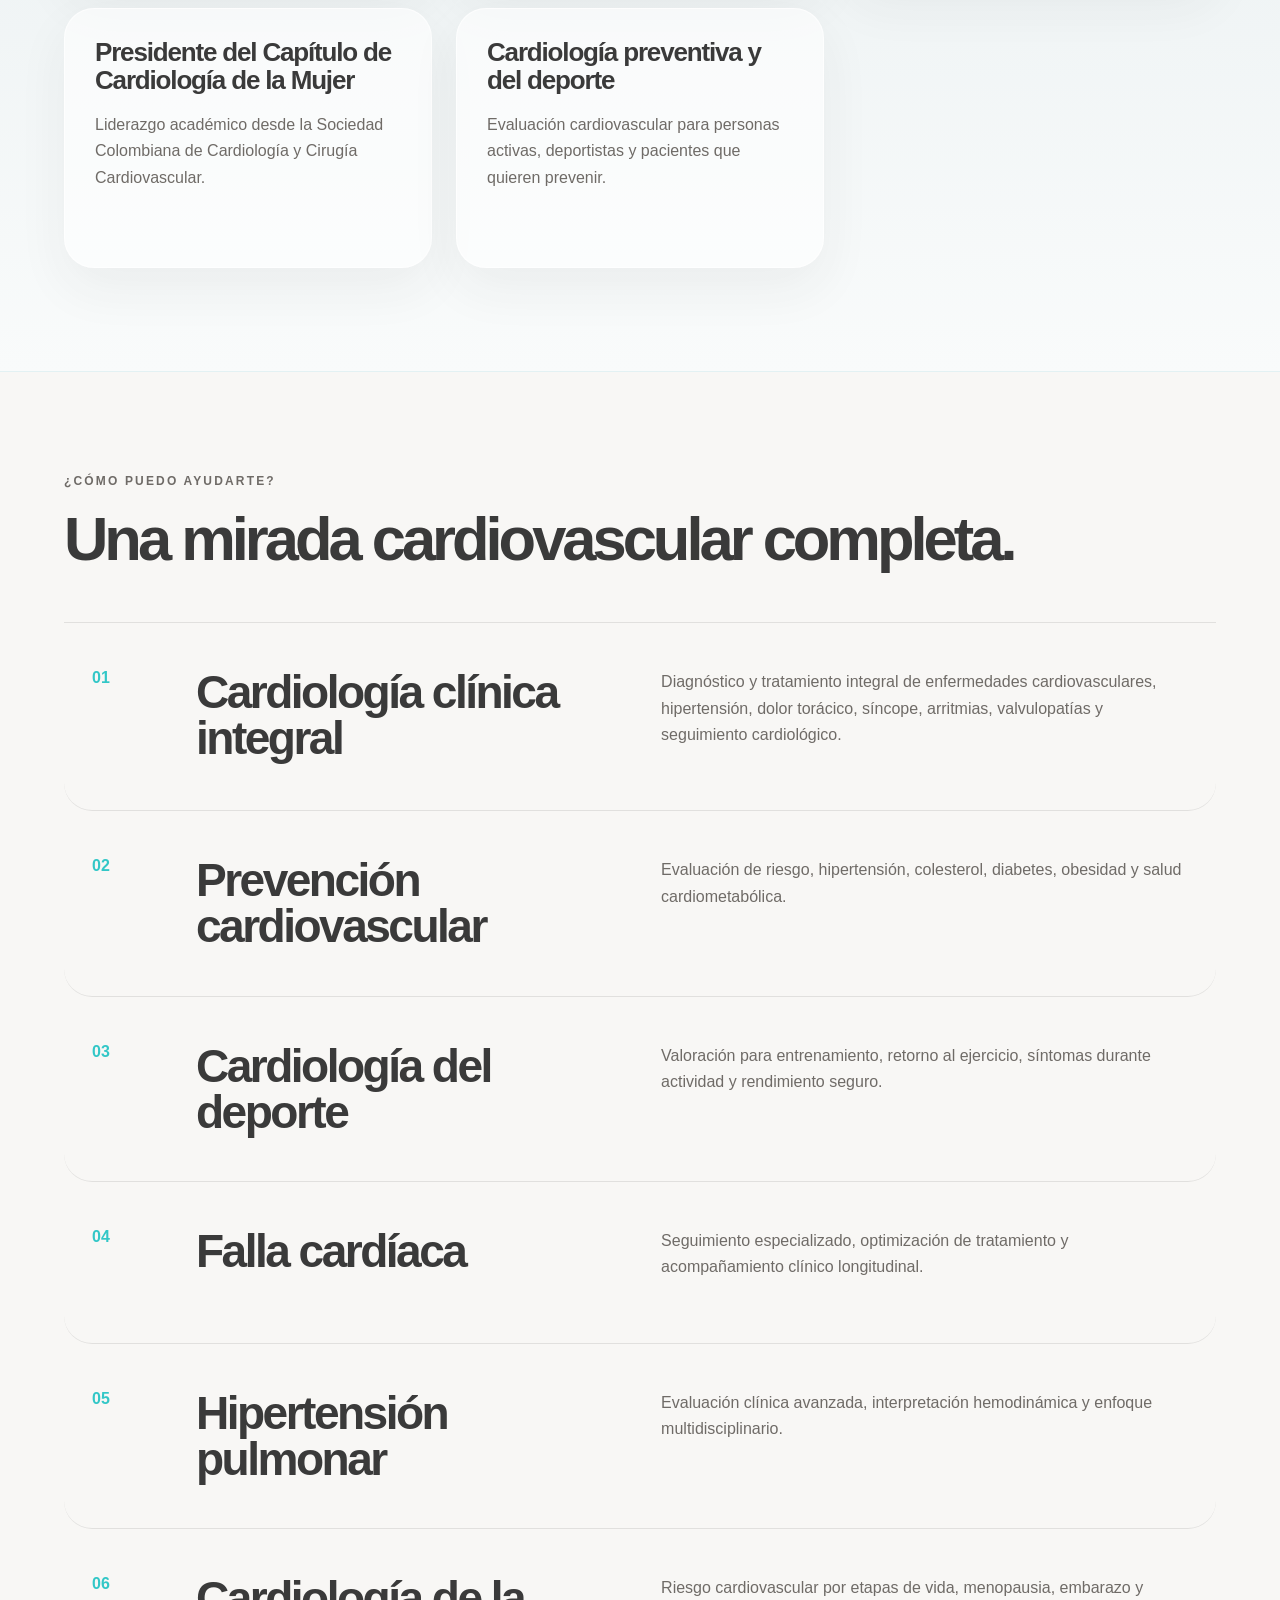
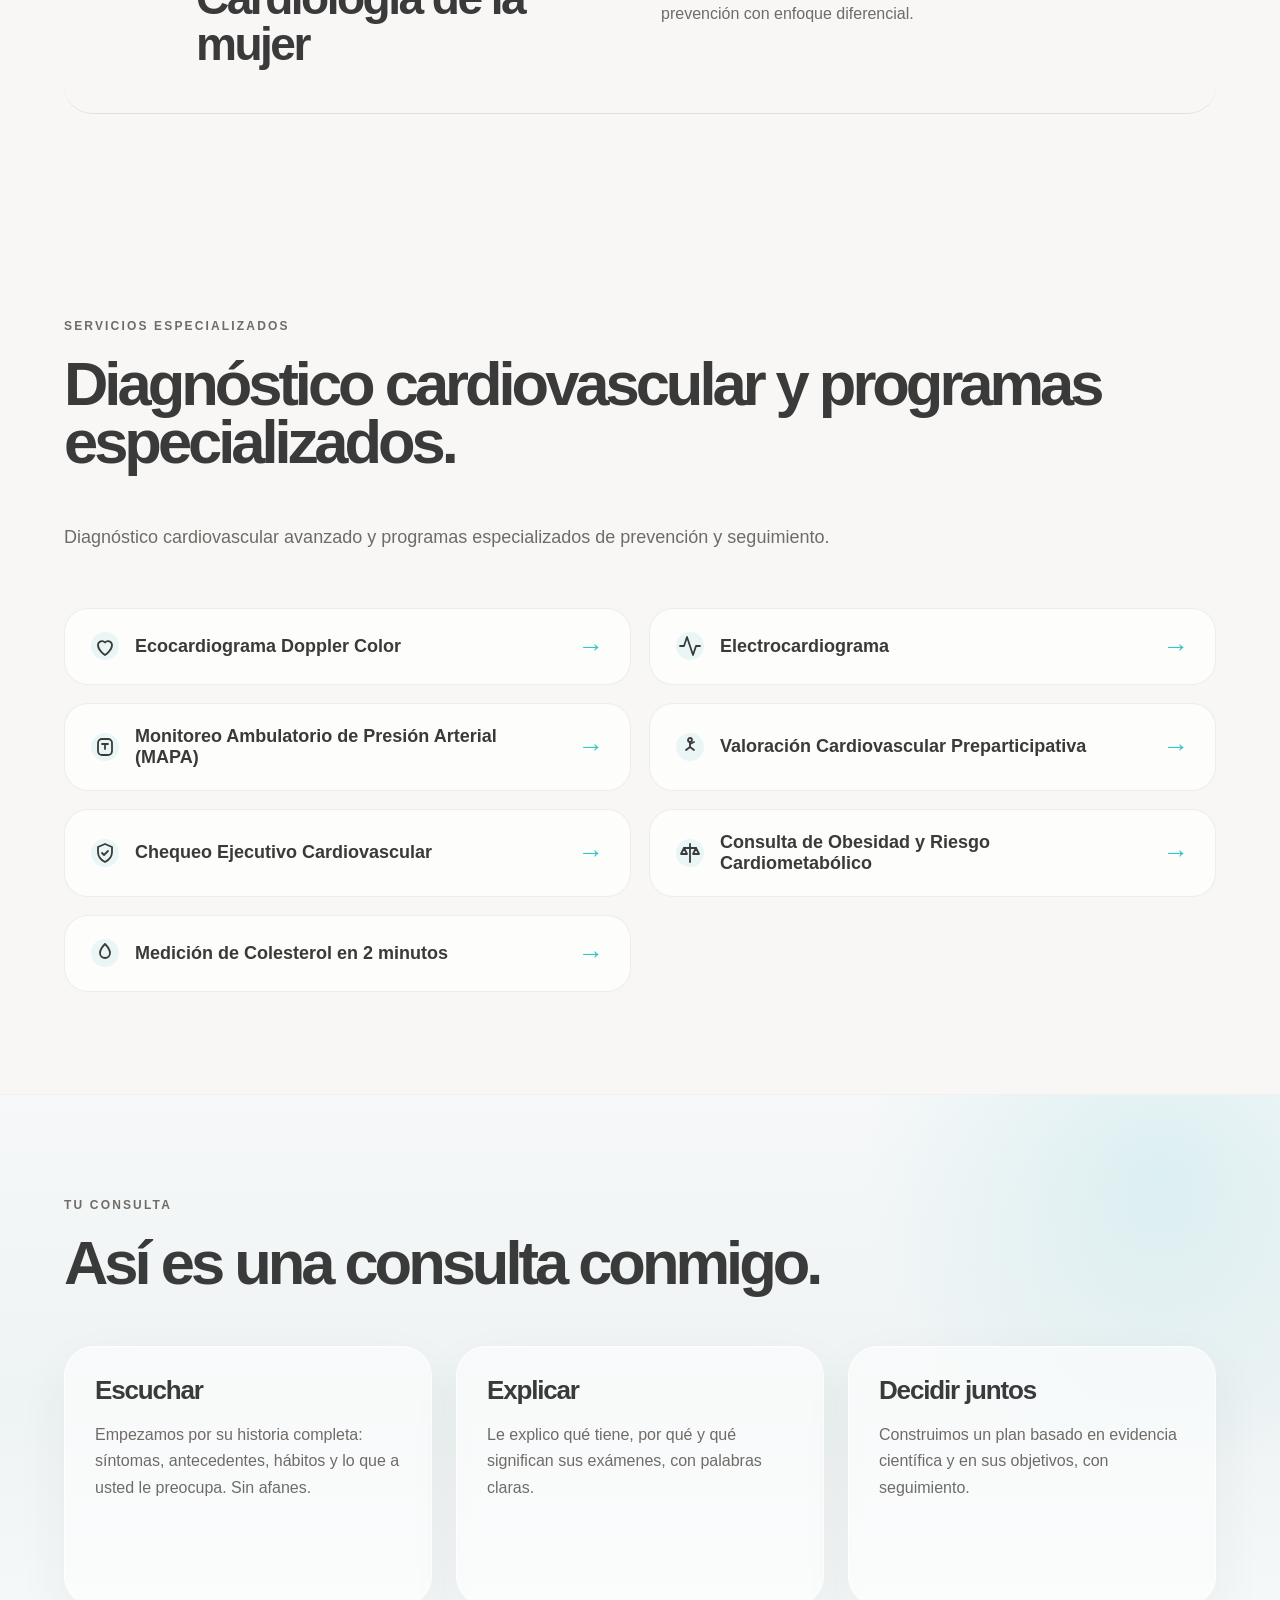
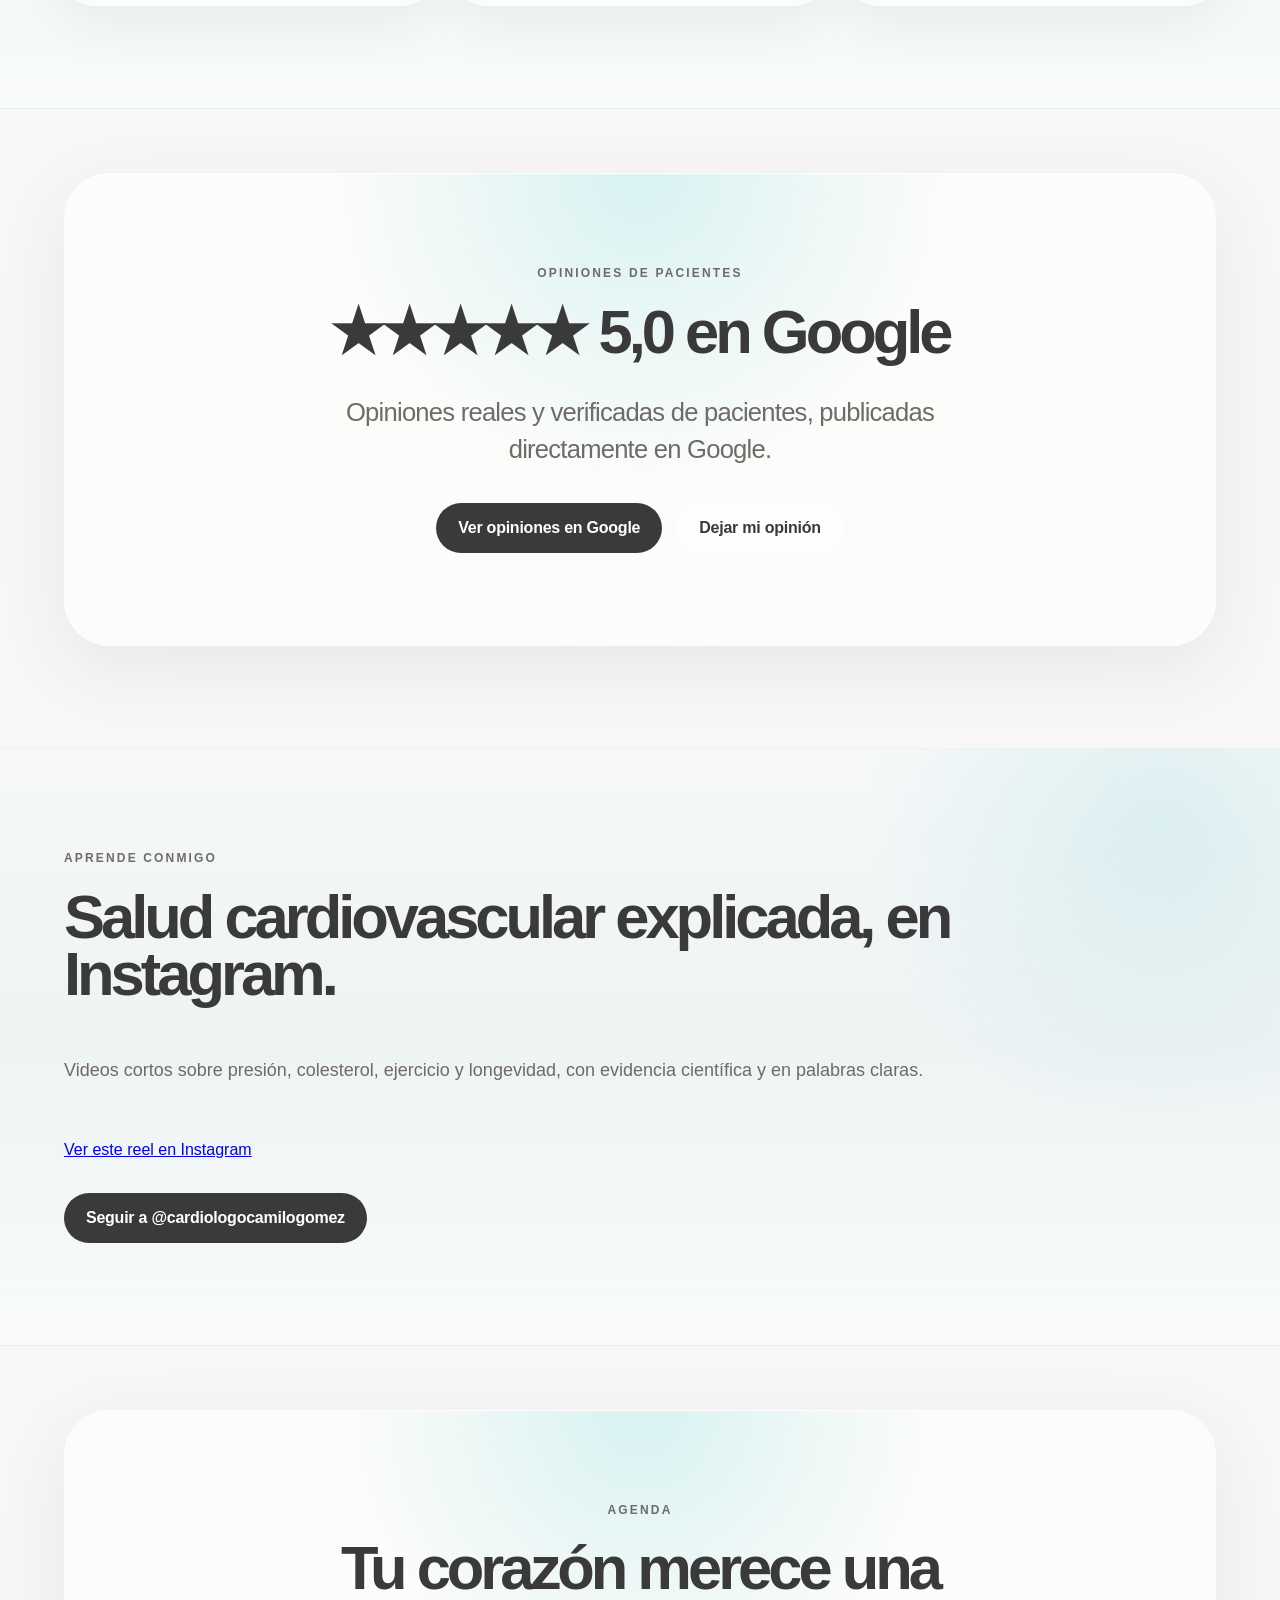
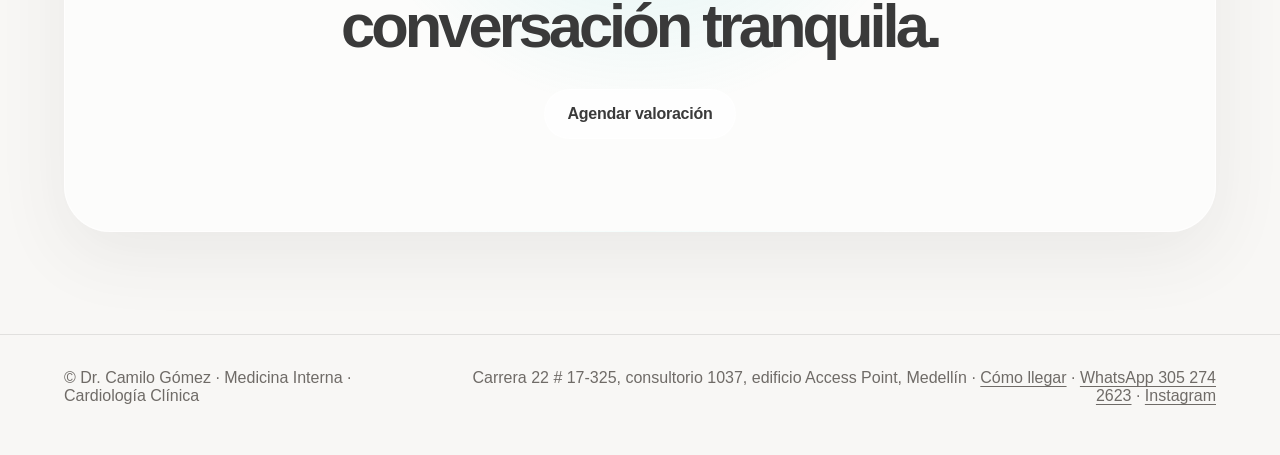
==== commit 30fe479d: "Primer reel de Instagram en la portada" ====
--- a/index.html
+++ b/index.html
@@ -13,7 +13,7 @@
   <meta name="viewport" content="width=device-width, initial-scale=1" />
   <title>Dr. Camilo Gómez | Cardiología más humana, precisa y moderna</title>
   <meta name="description" content="Cardiología clínica, preventiva y deportiva en Medellín. Medicina Interna, Cardiología Clínica, insuficiencia cardíaca, hipertensión pulmonar y riesgo cardiometabólico." />
-  <link rel="stylesheet" href="styles.css?v=20261009c" />
+  <link rel="stylesheet" href="styles.css?v=20261009d" />
   <link rel="canonical" href="https://www.drcamilogomez.com/" />
   <link rel="icon" href="assets/isotipo-grafito.jpg" />
   <meta property="og:type" content="website" />
@@ -366,7 +366,10 @@
         <h2>Salud cardiovascular explicada, en Instagram.</h2>
         <p>Videos cortos sobre presión, colesterol, ejercicio y longevidad, con evidencia científica y en palabras claras.</p>
       </div>
-      <div id="reels" class="leadership-grid"></div>
+      <div id="reels" class="reels reveal">
+        <!-- Para agregar otro reel: copiar este bloque y cambiar el enlace -->
+        <blockquote class="instagram-media" data-instgrm-permalink="https://www.instagram.com/reel/DdCddnJJGXT/?utm_source=ig_embed" data-instgrm-version="14"><a href="https://www.instagram.com/reel/DdCddnJJGXT/" target="_blank" rel="noopener">Ver este reel en Instagram</a></blockquote>
+      </div>
       <div class="hero-actions reveal" style="margin-top:34px">
         <a href="https://www.instagram.com/cardiologocamilogomez/" target="_blank" rel="noopener" class="btn primary">Seguir a @cardiologocamilogomez</a>
       </div>
@@ -391,7 +394,8 @@
   <p>Carrera 22 # 17-325, consultorio 1037, edificio Access Point, Medellín · <a href="https://www.google.com/maps/search/?api=1&query=Dr%20Camilo%20G%C3%B3mez%20Cardi%C3%B3logo%2C%20Medell%C3%ADn" target="_blank" rel="noopener">Cómo llegar</a> · <a href="https://wa.me/573052742623?text=Hola%20Dr.%20Camilo%2C%20vengo%20de%20su%20p%C3%A1gina%20web." target="_blank" rel="noopener">WhatsApp 305 274 2623</a> · <a href="https://www.instagram.com/cardiologocamilogomez/" target="_blank" rel="noopener">Instagram</a></p>
 </footer>
 
-<script src="script.js?v=20261009c"></script>
-<script src="/menu.js?v=20261009c" defer></script>
+<script src="script.js?v=20261009d"></script>
+<script src="/menu.js?v=20261009d" defer></script>
+<script async src="https://www.instagram.com/embed.js"></script>
 </body>
 </html>
--- a/styles.css
+++ b/styles.css
@@ -702,3 +702,6 @@
 
 #reels:empty { display: none; }
 #opiniones .hero-actions { display: flex; gap: 14px; }
+
+.reels { display: flex; flex-wrap: wrap; gap: 24px; align-items: flex-start; }
+.reels .instagram-media { min-width: 280px !important; max-width: 360px !important; width: 100% !important; margin: 0 !important; border-radius: 24px !important; }
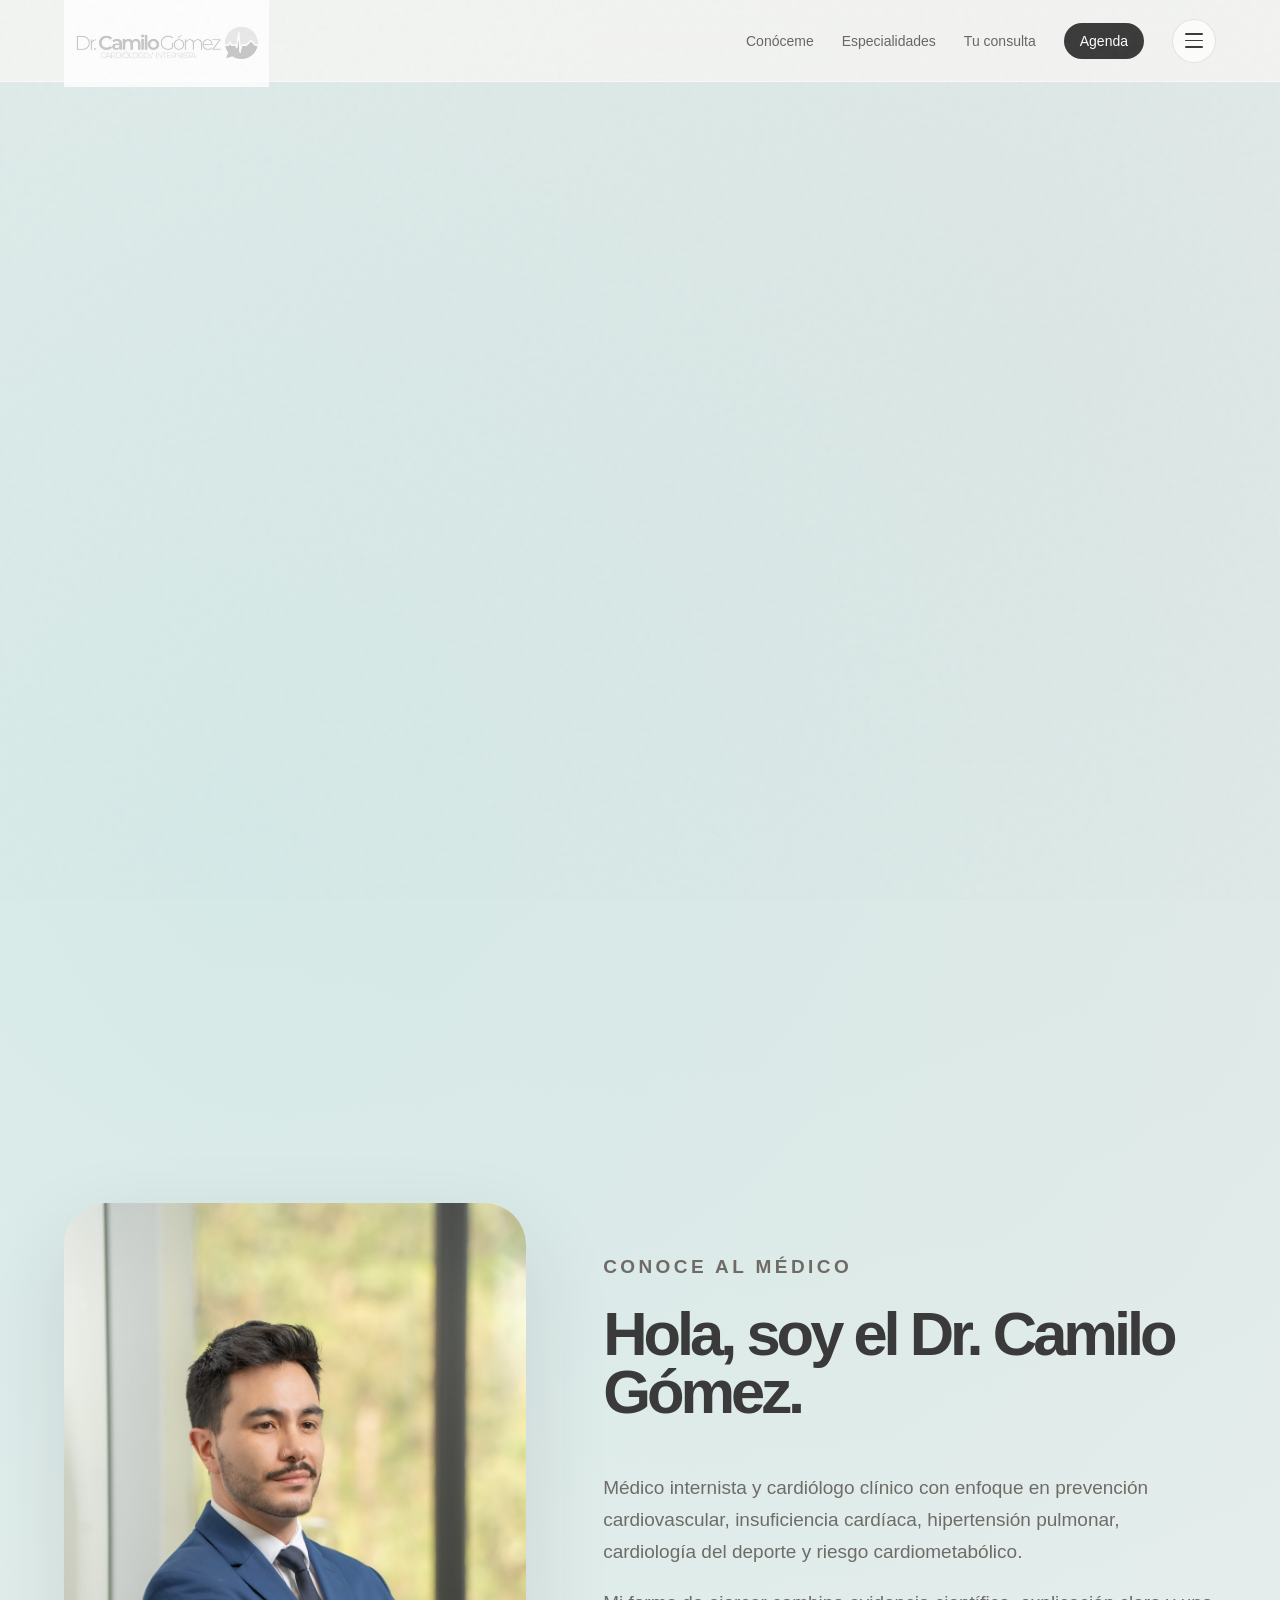
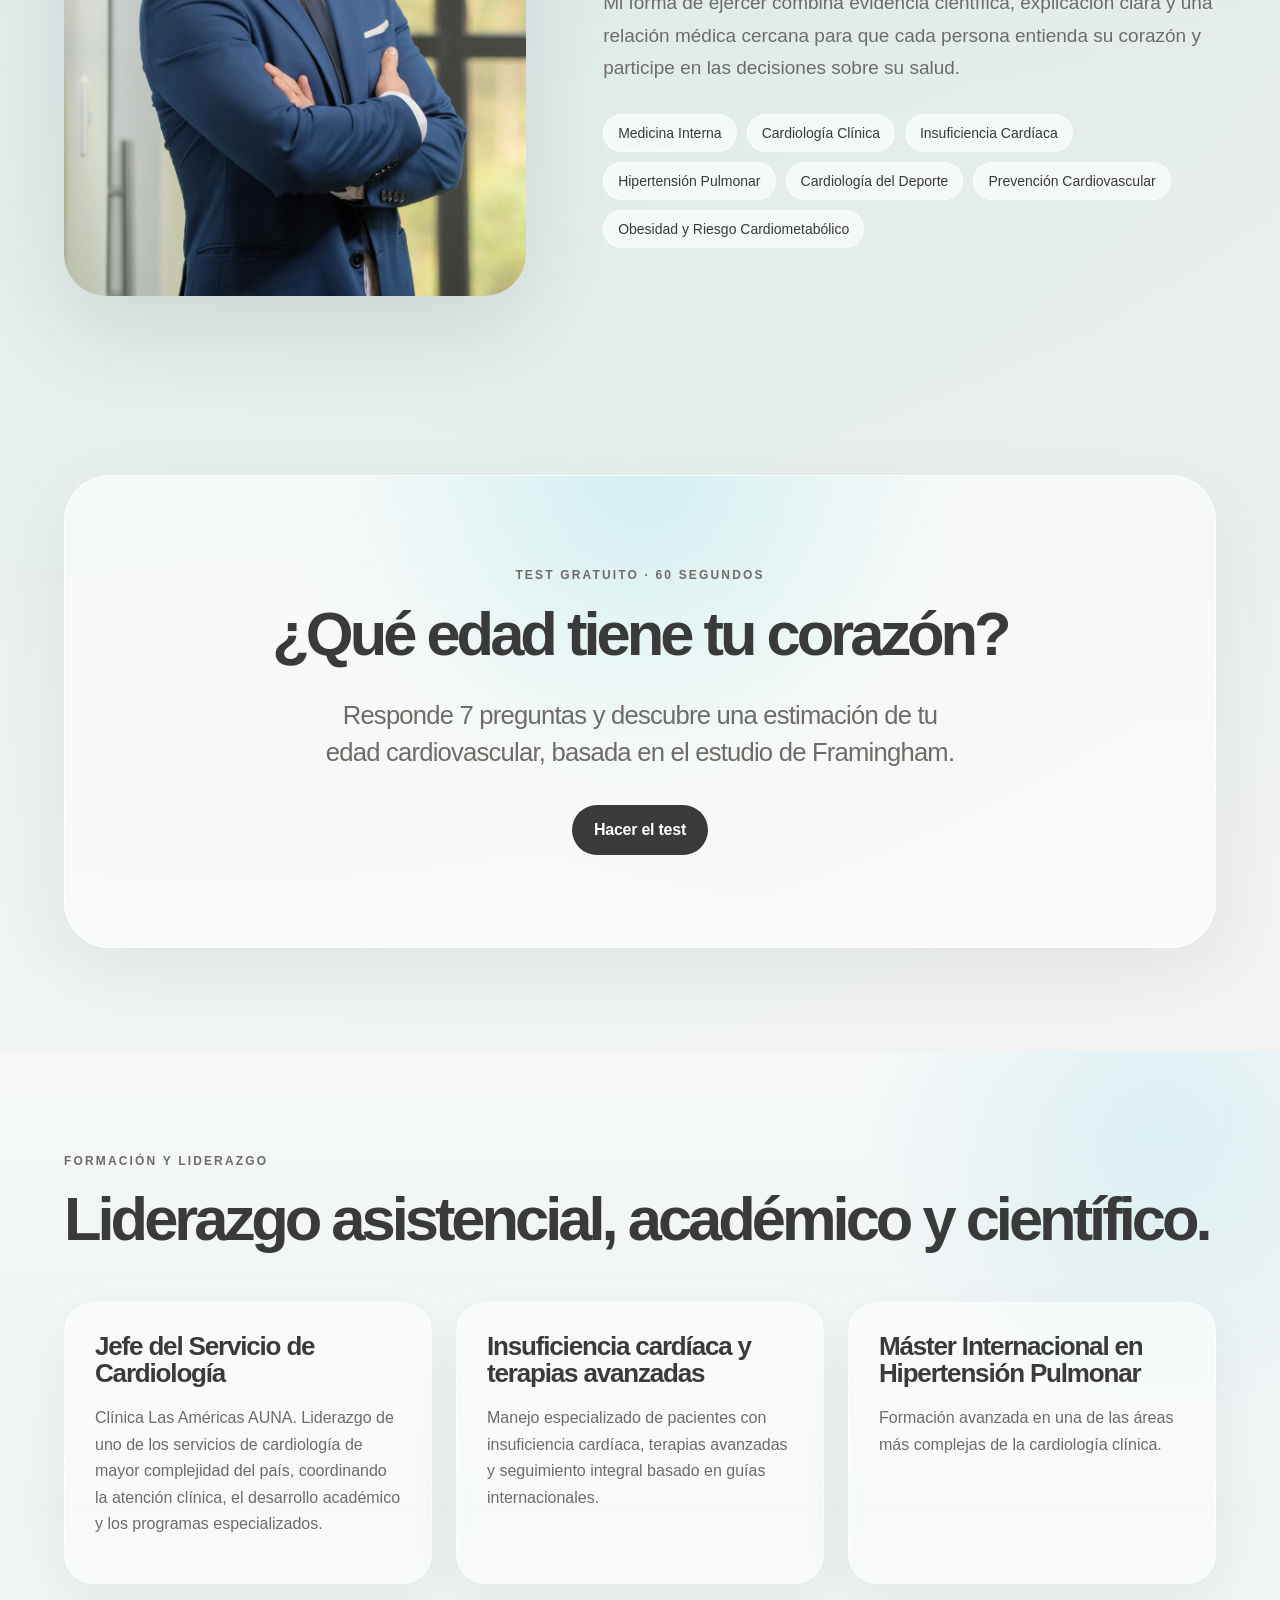
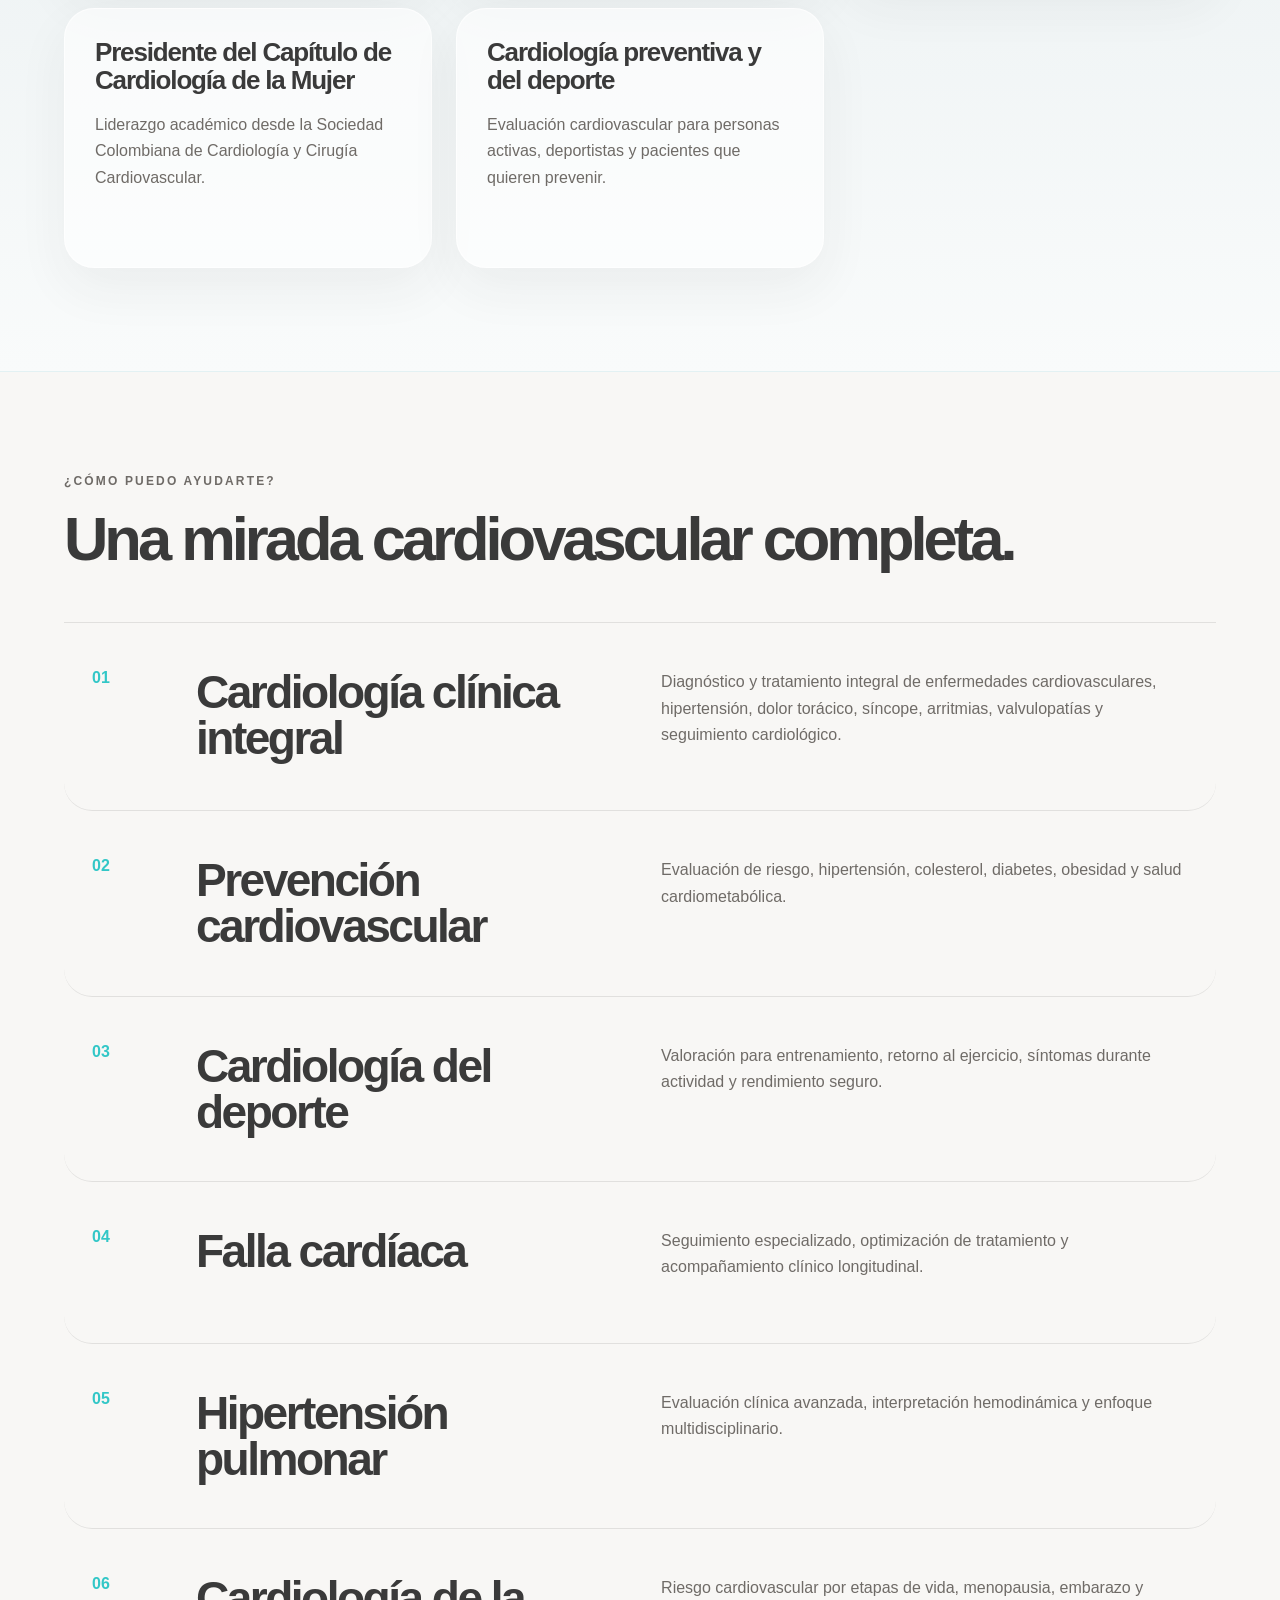
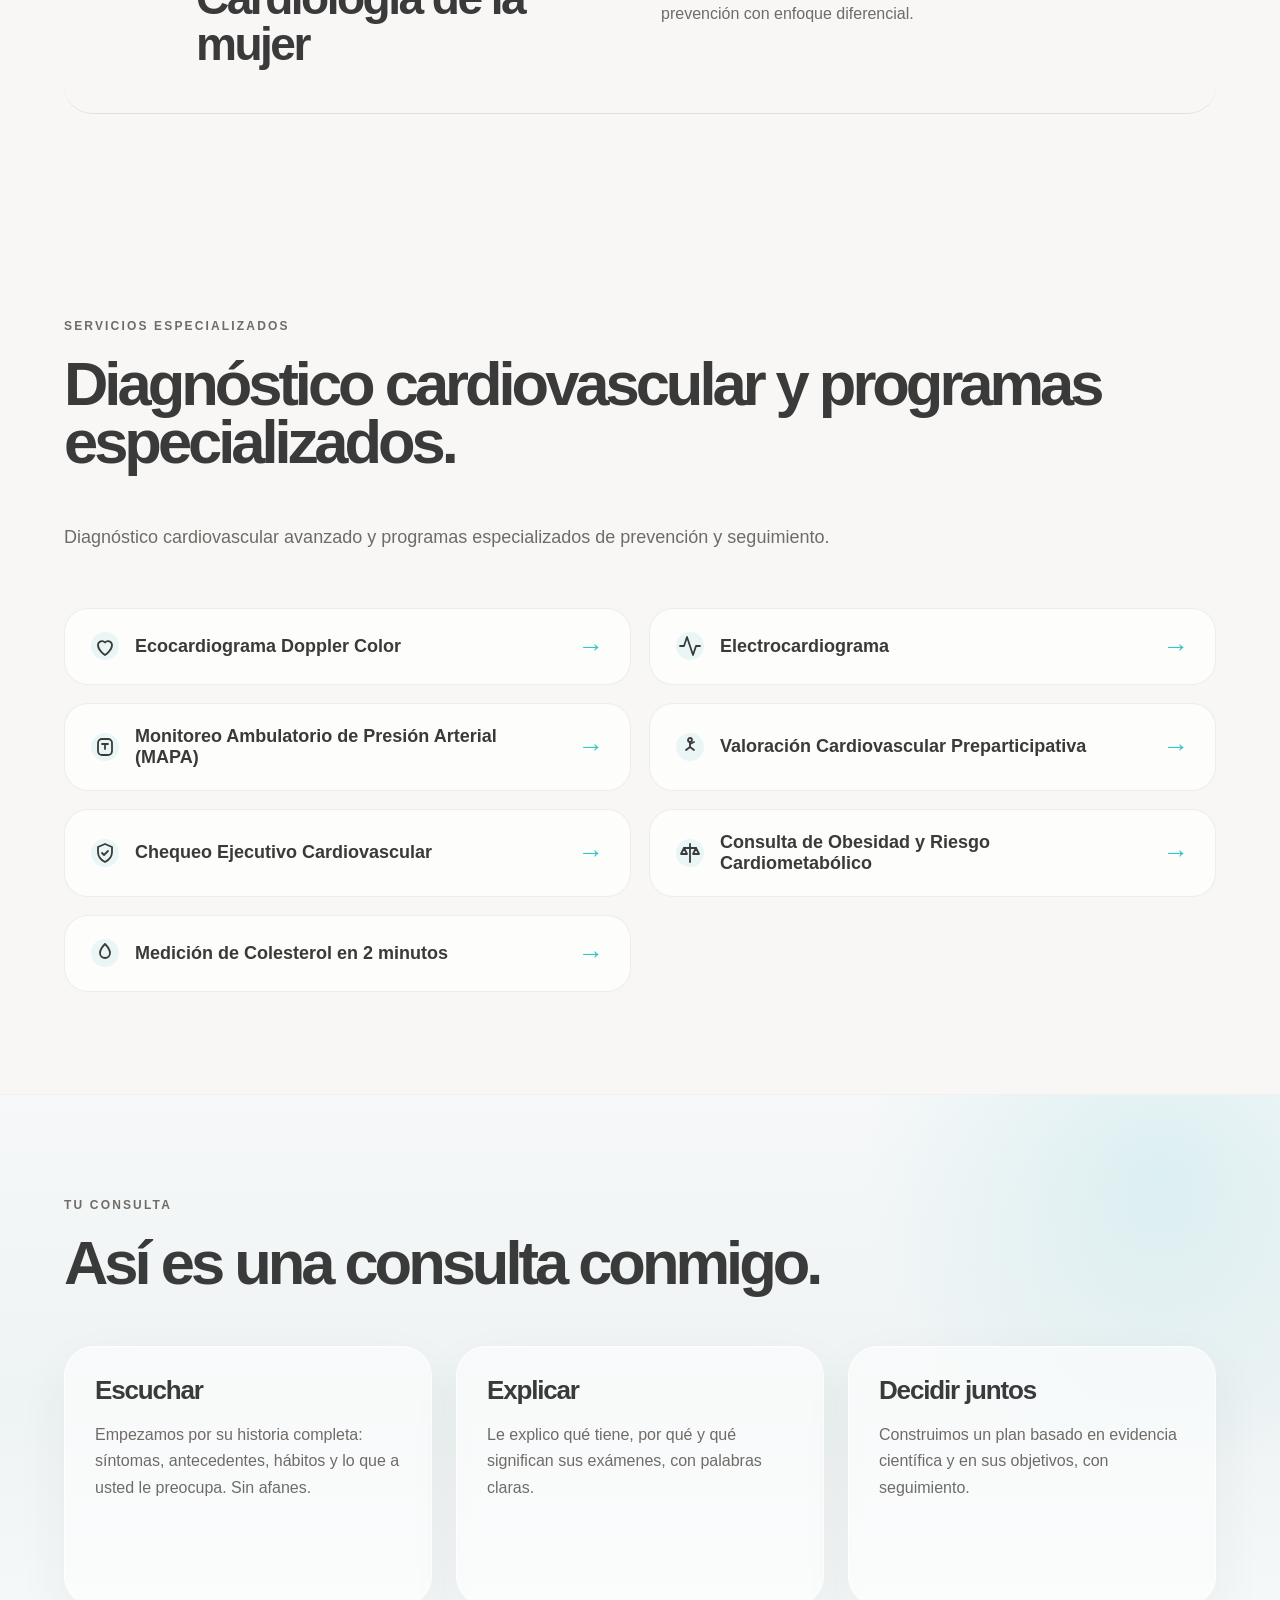
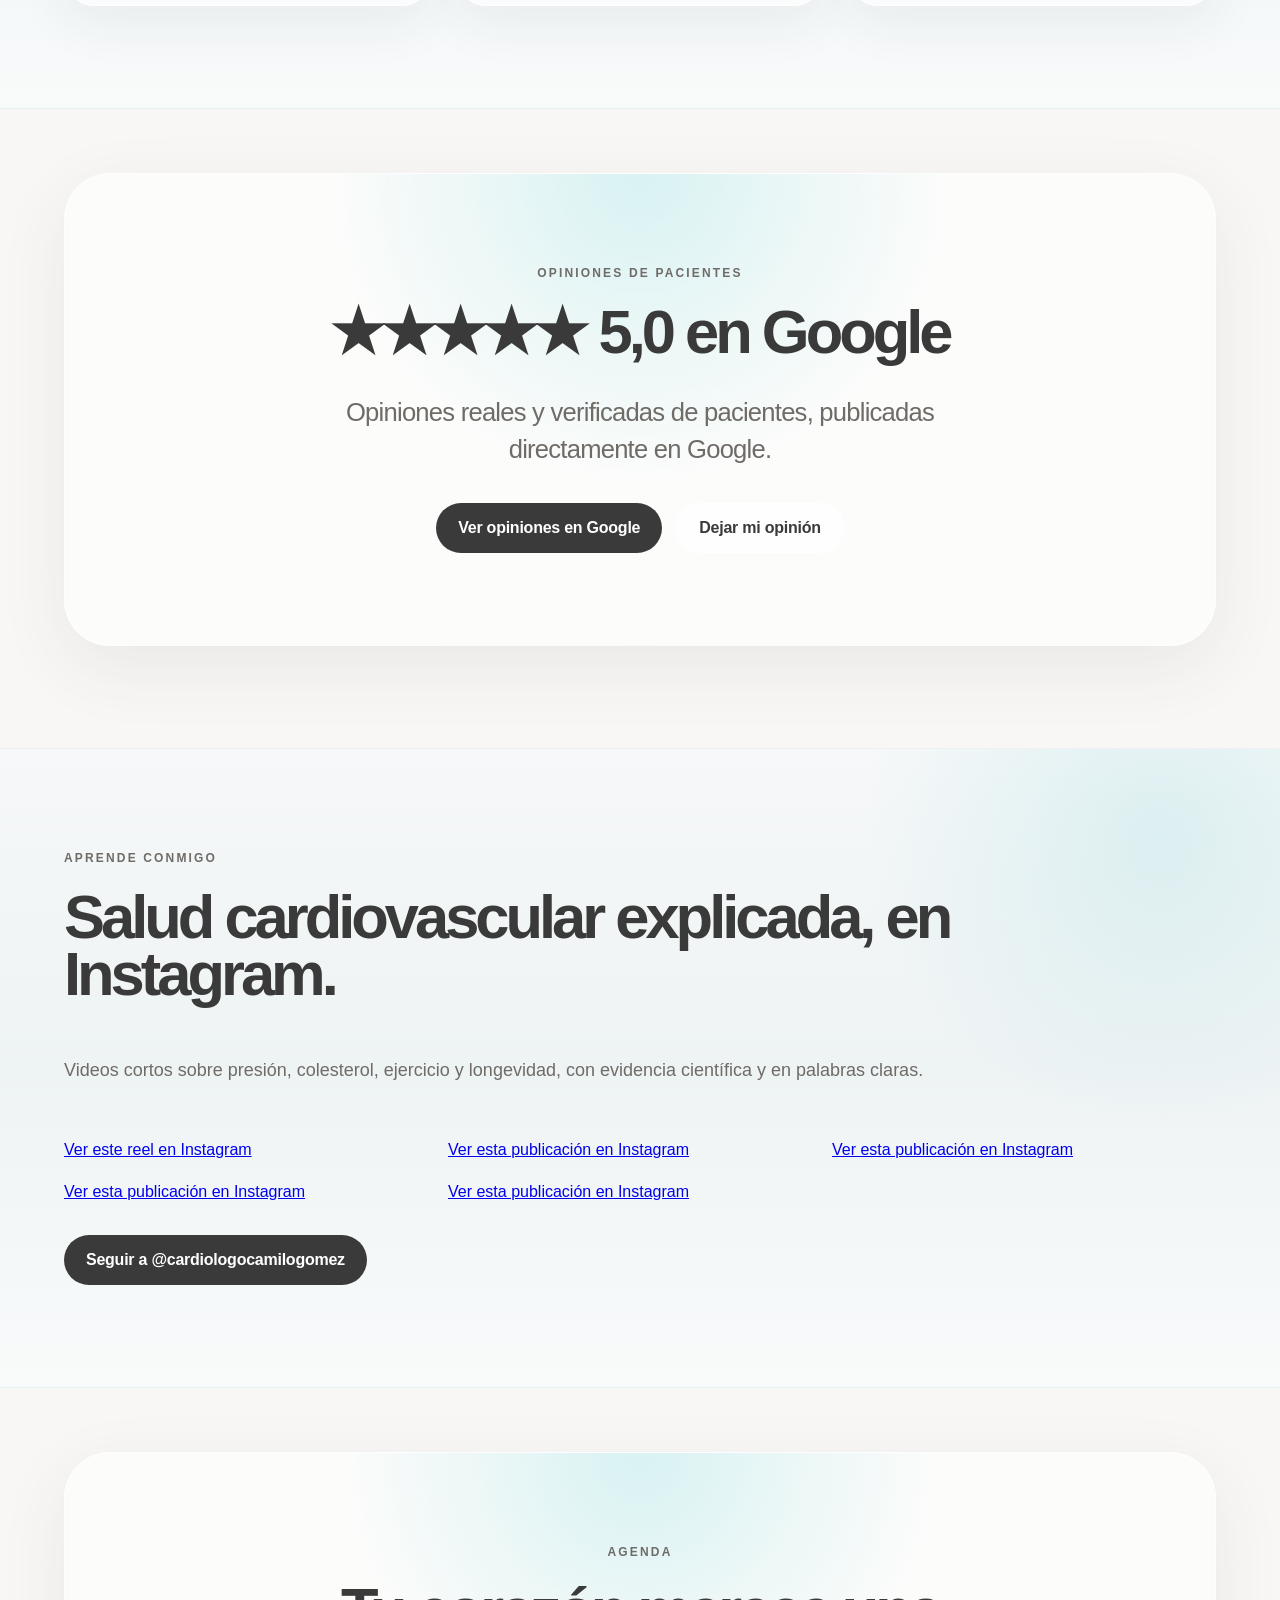
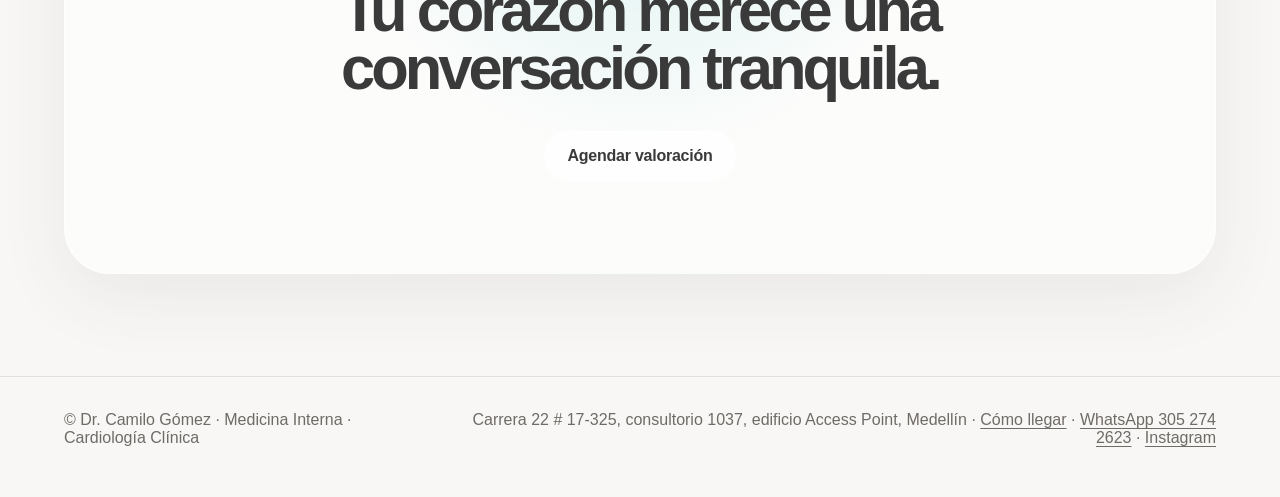
==== commit 40674dd8: "Cuatro publicaciones más de Instagram en la portada" ====
--- a/index.html
+++ b/index.html
@@ -369,6 +369,10 @@
       <div id="reels" class="reels reveal">
         <!-- Para agregar otro reel: copiar este bloque y cambiar el enlace -->
         <blockquote class="instagram-media" data-instgrm-permalink="https://www.instagram.com/reel/DdCddnJJGXT/?utm_source=ig_embed" data-instgrm-version="14"><a href="https://www.instagram.com/reel/DdCddnJJGXT/" target="_blank" rel="noopener">Ver este reel en Instagram</a></blockquote>
+        <blockquote class="instagram-media" data-instgrm-permalink="https://www.instagram.com/p/DRh1DbcjnDw/?utm_source=ig_embed" data-instgrm-version="14"><a href="https://www.instagram.com/p/DRh1DbcjnDw/" target="_blank" rel="noopener">Ver esta publicación en Instagram</a></blockquote>
+        <blockquote class="instagram-media" data-instgrm-permalink="https://www.instagram.com/reel/DQcGUrcjohr/?utm_source=ig_embed" data-instgrm-version="14"><a href="https://www.instagram.com/reel/DQcGUrcjohr/" target="_blank" rel="noopener">Ver esta publicación en Instagram</a></blockquote>
+        <blockquote class="instagram-media" data-instgrm-permalink="https://www.instagram.com/p/DOysvQtjs8c/?utm_source=ig_embed" data-instgrm-version="14"><a href="https://www.instagram.com/p/DOysvQtjs8c/" target="_blank" rel="noopener">Ver esta publicación en Instagram</a></blockquote>
+        <blockquote class="instagram-media" data-instgrm-permalink="https://www.instagram.com/reel/DKc1TOIRGUR/?utm_source=ig_embed" data-instgrm-version="14"><a href="https://www.instagram.com/reel/DKc1TOIRGUR/" target="_blank" rel="noopener">Ver esta publicación en Instagram</a></blockquote>
       </div>
       <div class="hero-actions reveal" style="margin-top:34px">
         <a href="https://www.instagram.com/cardiologocamilogomez/" target="_blank" rel="noopener" class="btn primary">Seguir a @cardiologocamilogomez</a>
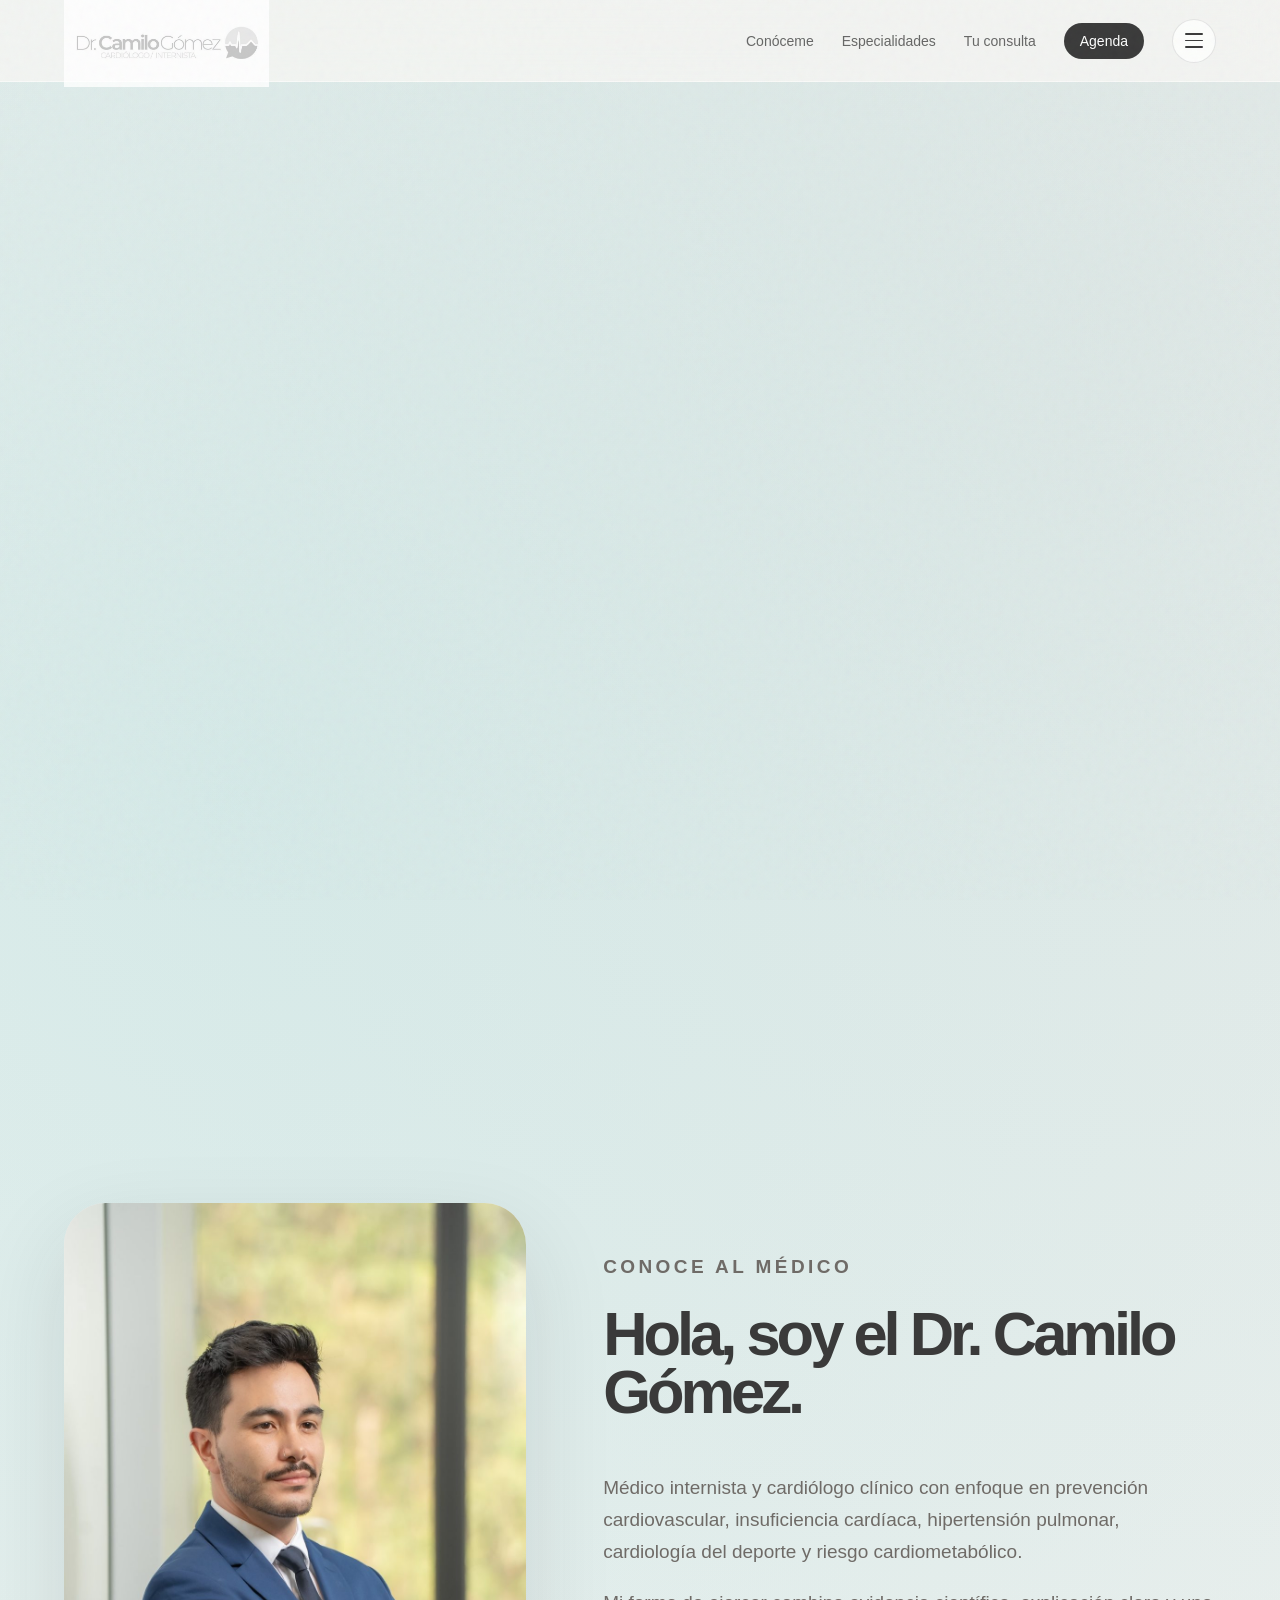
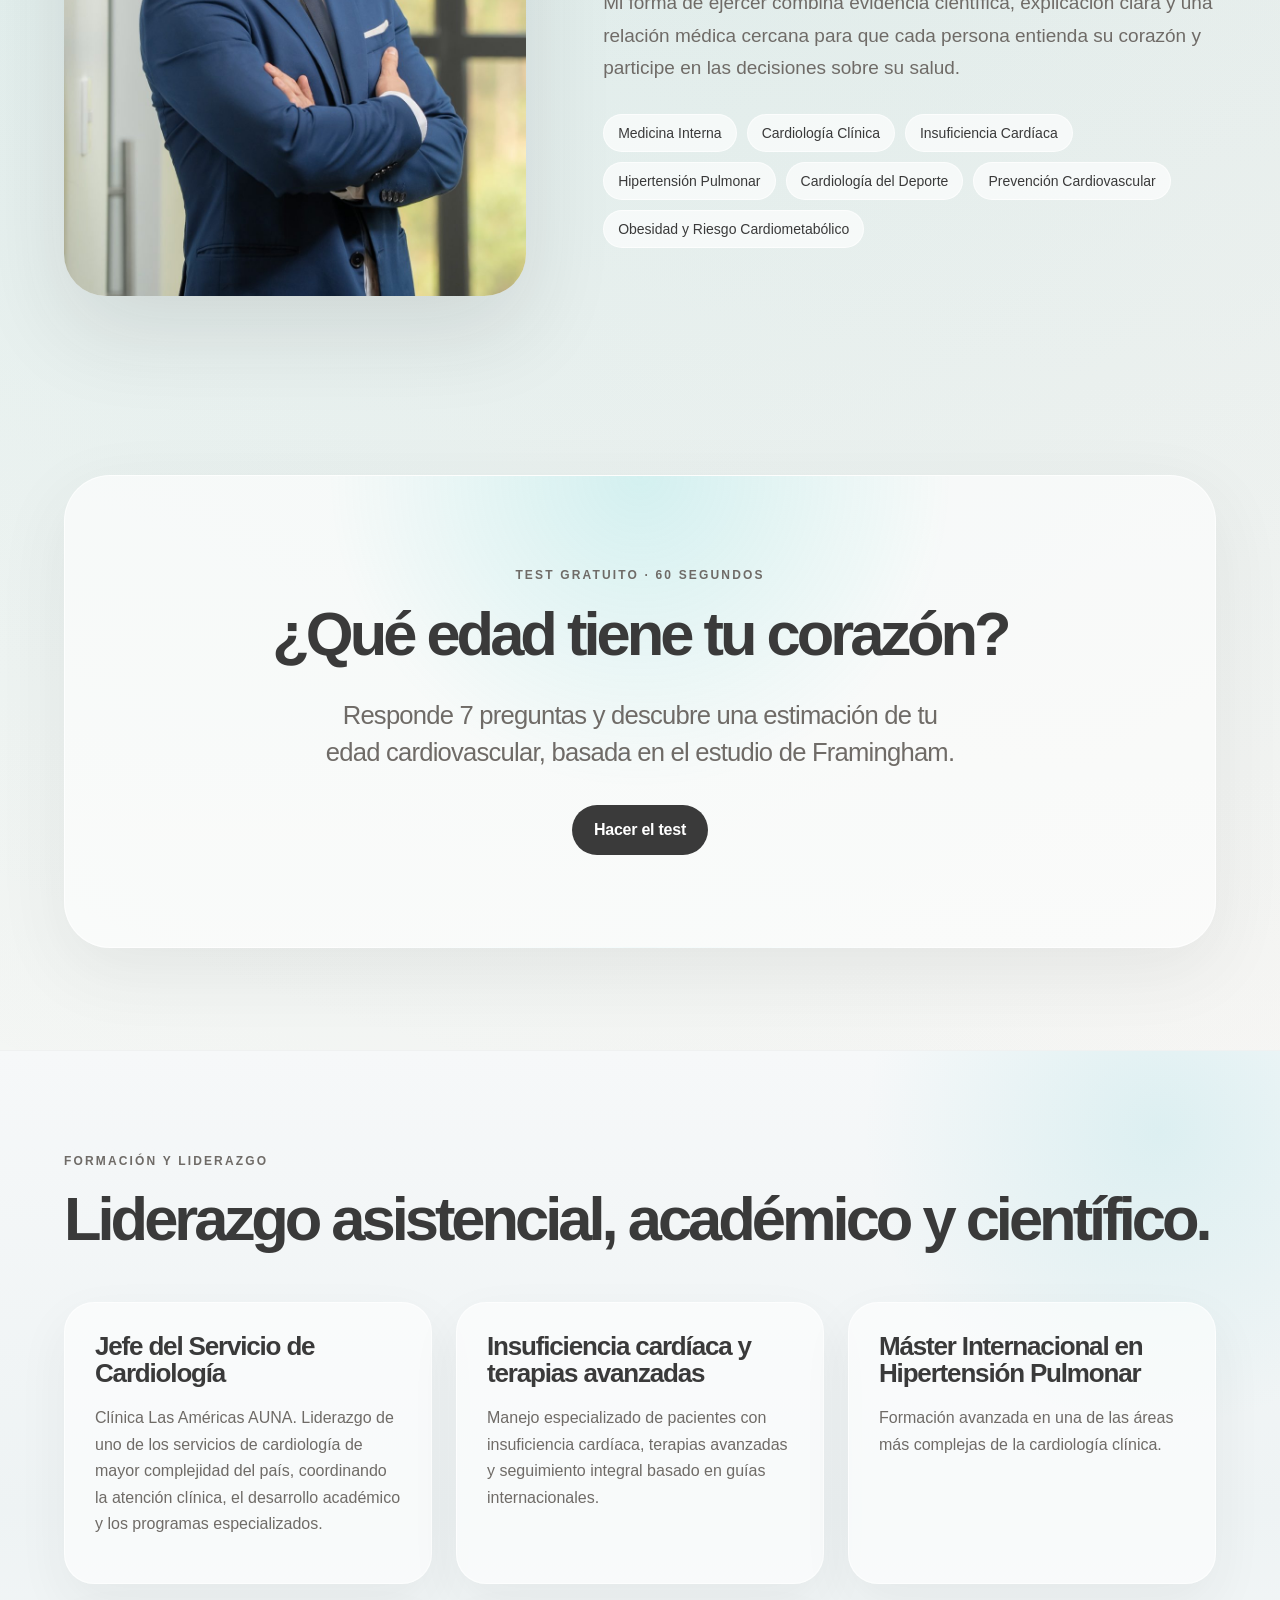
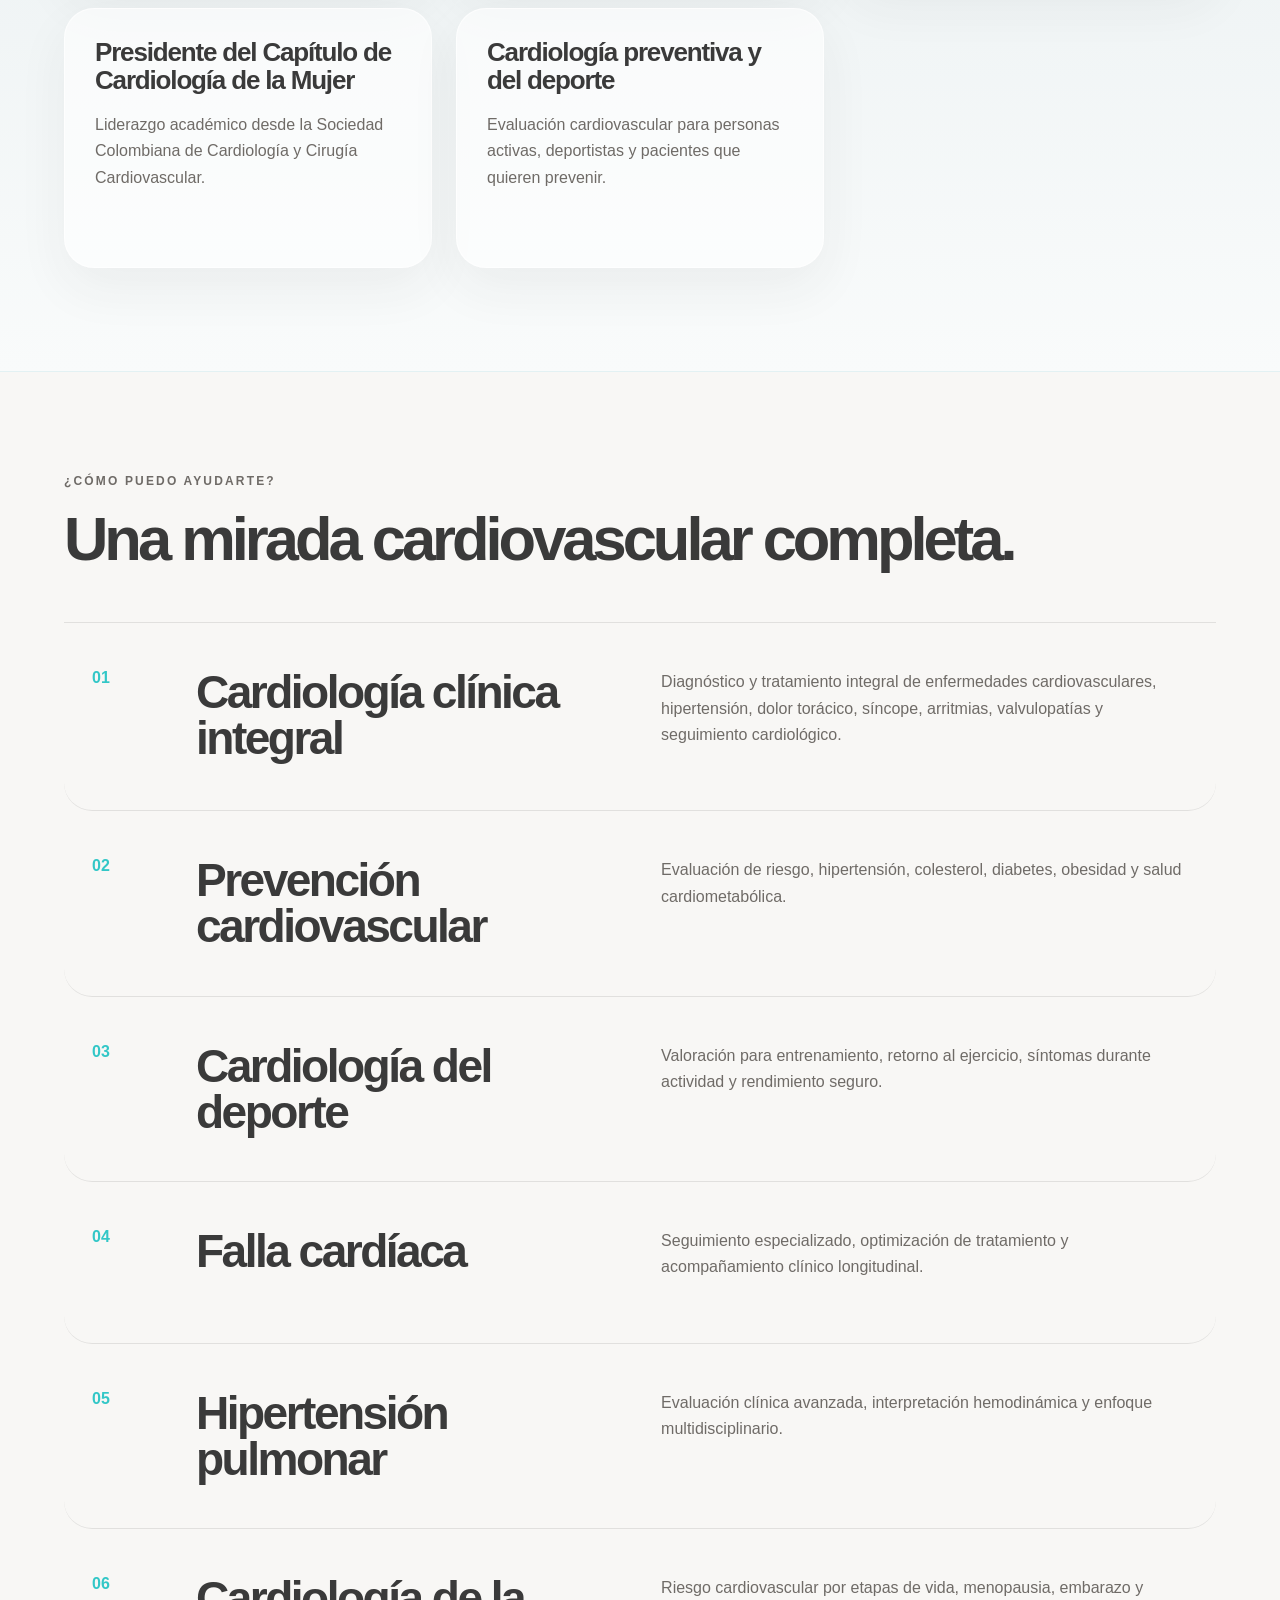
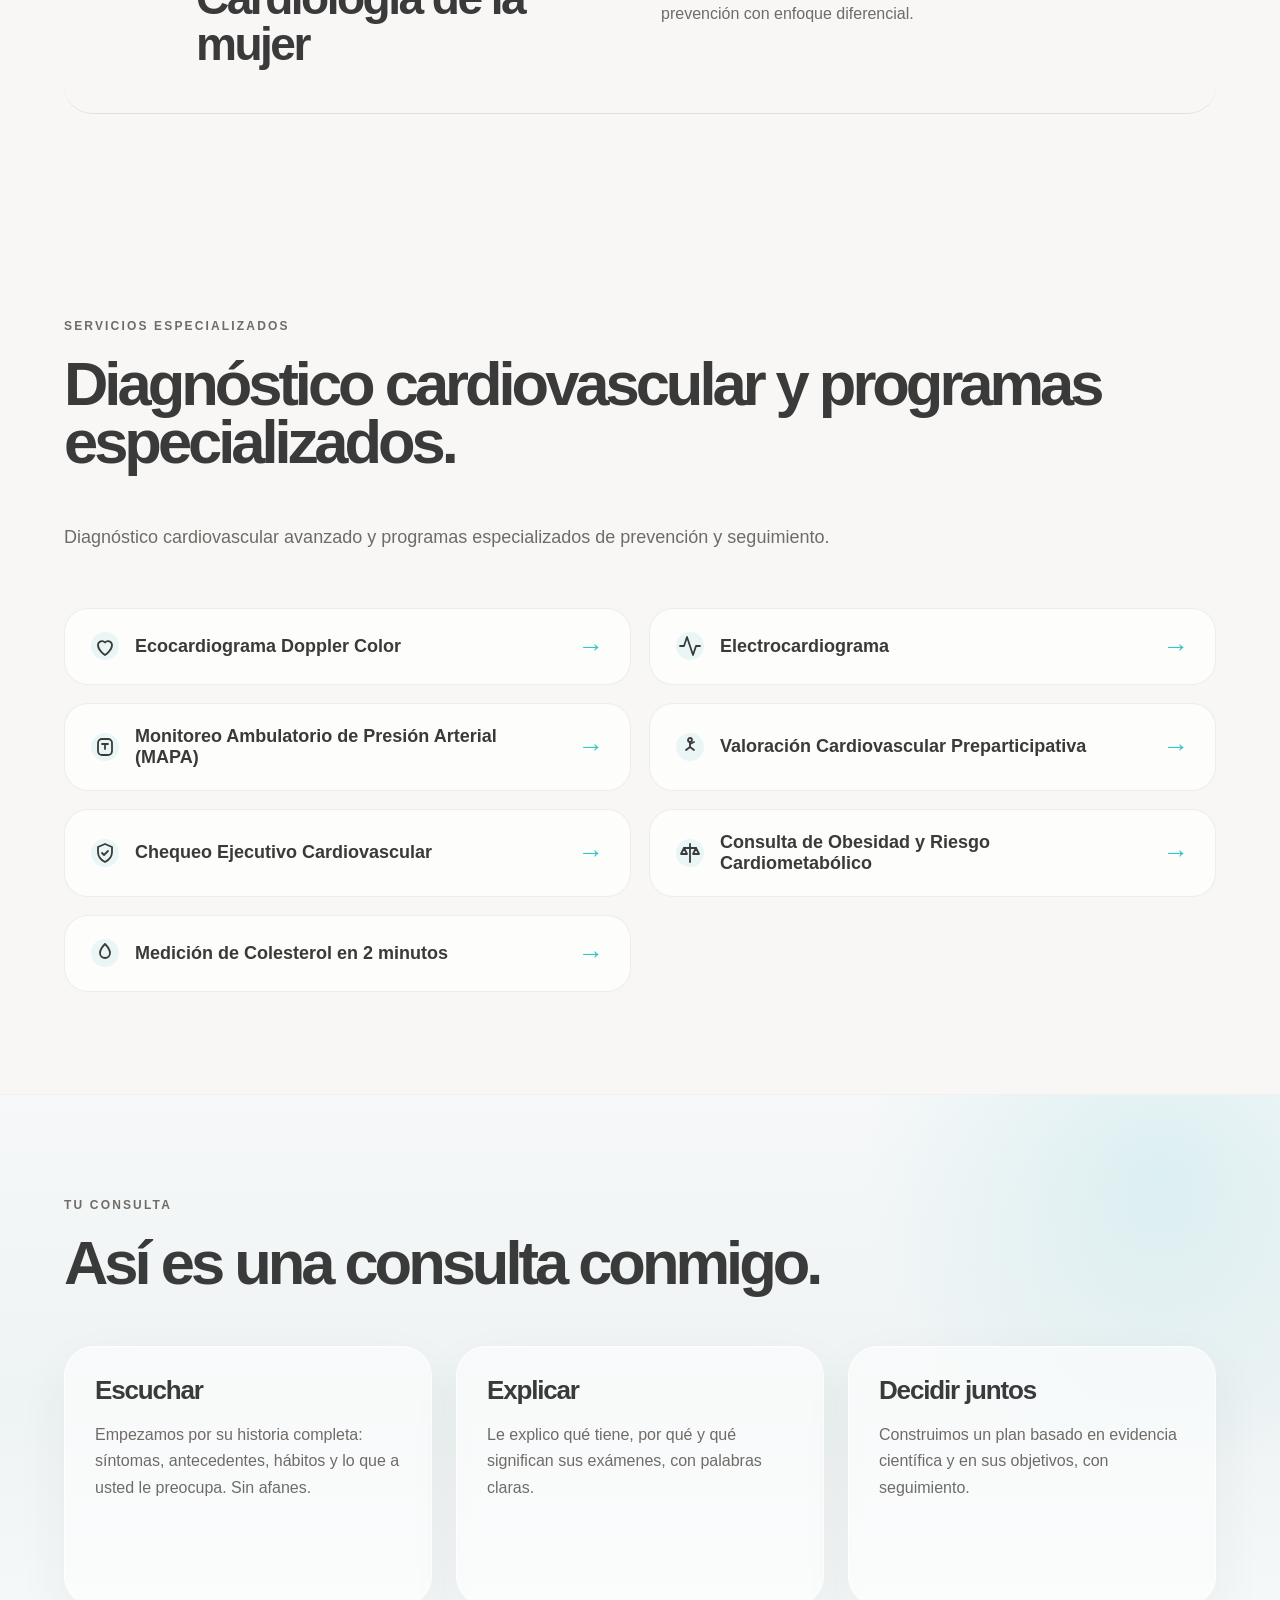
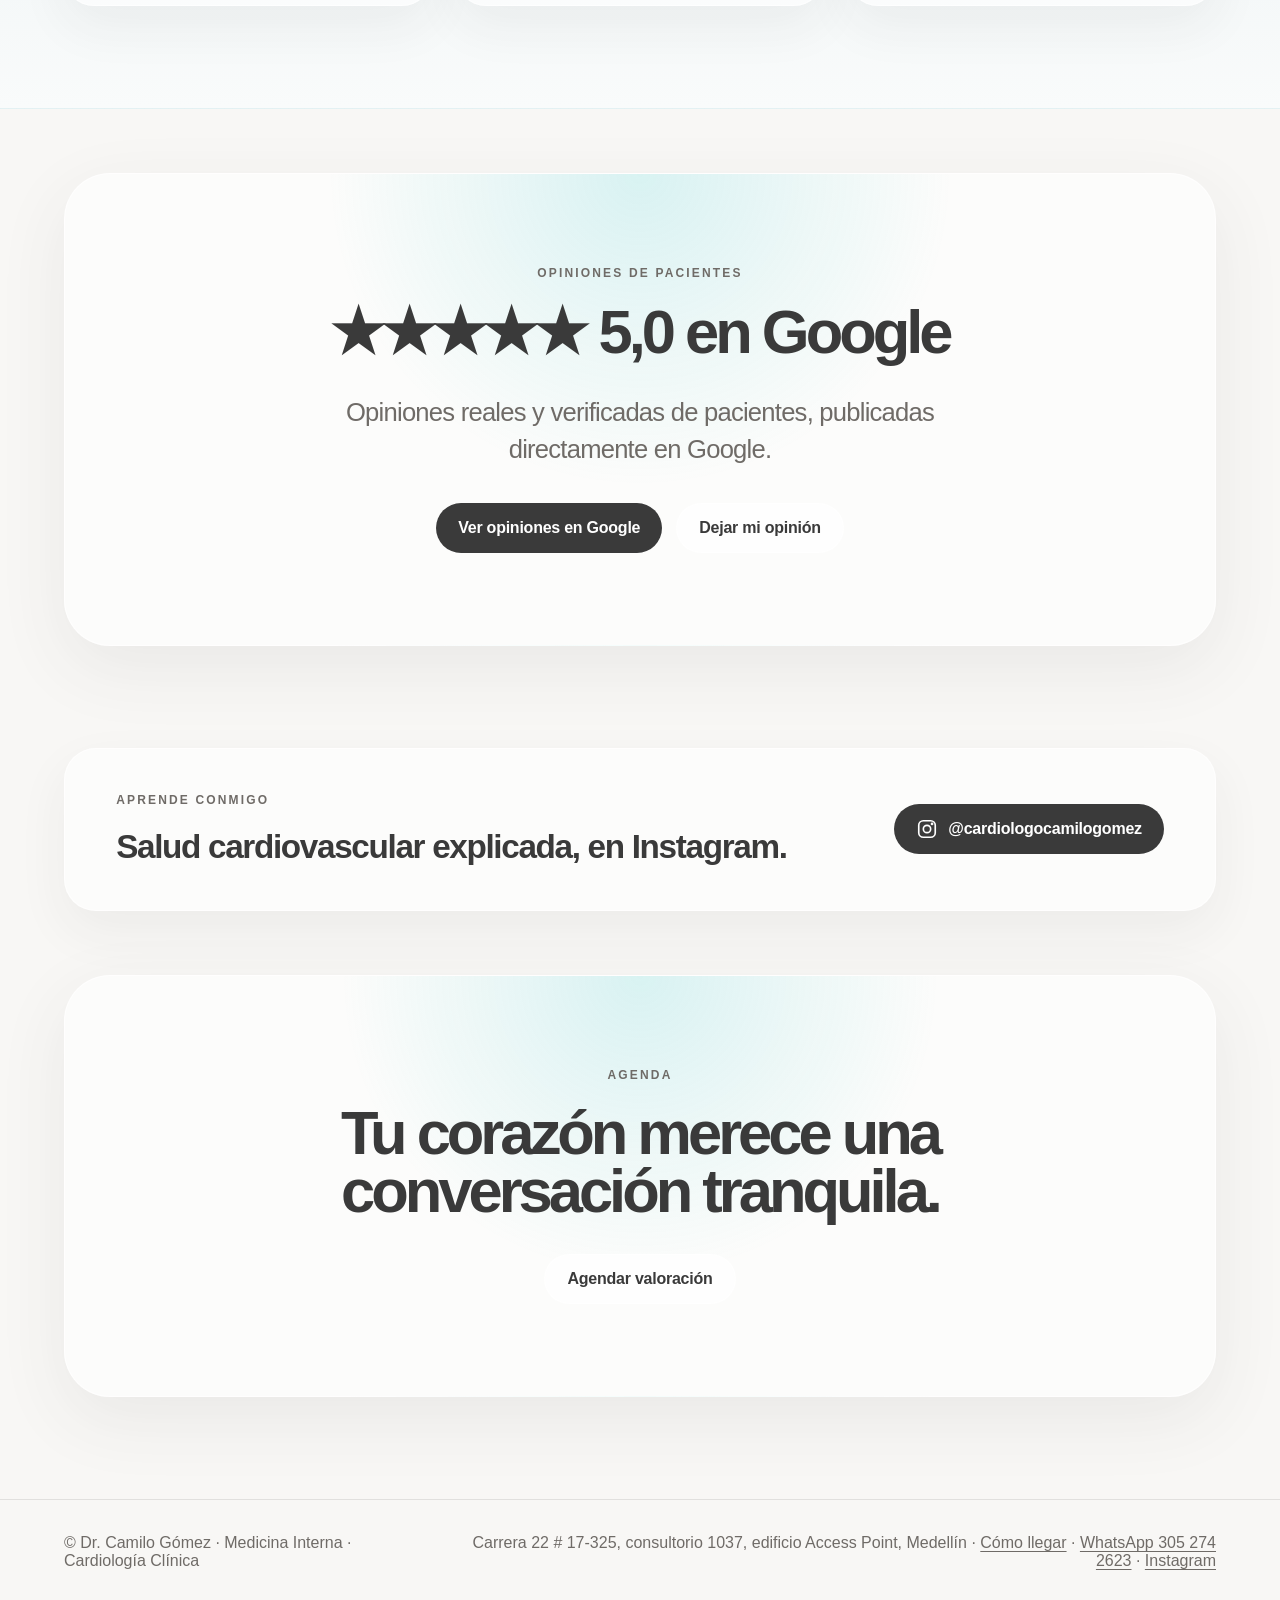
==== commit 68f11d11: "Instagram: franja sencilla con botón en vez de publicaciones incrustadas" ====
--- a/index.html
+++ b/index.html
@@ -13,7 +13,7 @@
   <meta name="viewport" content="width=device-width, initial-scale=1" />
   <title>Dr. Camilo Gómez | Cardiología más humana, precisa y moderna</title>
   <meta name="description" content="Cardiología clínica, preventiva y deportiva en Medellín. Medicina Interna, Cardiología Clínica, insuficiencia cardíaca, hipertensión pulmonar y riesgo cardiometabólico." />
-  <link rel="stylesheet" href="styles.css?v=20261009d" />
+  <link rel="stylesheet" href="styles.css?v=20261009e" />
   <link rel="canonical" href="https://www.drcamilogomez.com/" />
   <link rel="icon" href="assets/isotipo-grafito.jpg" />
   <meta property="og:type" content="website" />
@@ -360,23 +360,12 @@
     </section>
 
 
-    <section id="instagram" class="leadership">
-      <div class="section-head reveal">
+    <section id="instagram" class="ig-strip reveal">
+      <div>
         <p class="eyebrow">Aprende conmigo</p>
         <h2>Salud cardiovascular explicada, en Instagram.</h2>
-        <p>Videos cortos sobre presión, colesterol, ejercicio y longevidad, con evidencia científica y en palabras claras.</p>
-      </div>
-      <div id="reels" class="reels reveal">
-        <!-- Para agregar otro reel: copiar este bloque y cambiar el enlace -->
-        <blockquote class="instagram-media" data-instgrm-permalink="https://www.instagram.com/reel/DdCddnJJGXT/?utm_source=ig_embed" data-instgrm-version="14"><a href="https://www.instagram.com/reel/DdCddnJJGXT/" target="_blank" rel="noopener">Ver este reel en Instagram</a></blockquote>
-        <blockquote class="instagram-media" data-instgrm-permalink="https://www.instagram.com/p/DRh1DbcjnDw/?utm_source=ig_embed" data-instgrm-version="14"><a href="https://www.instagram.com/p/DRh1DbcjnDw/" target="_blank" rel="noopener">Ver esta publicación en Instagram</a></blockquote>
-        <blockquote class="instagram-media" data-instgrm-permalink="https://www.instagram.com/reel/DQcGUrcjohr/?utm_source=ig_embed" data-instgrm-version="14"><a href="https://www.instagram.com/reel/DQcGUrcjohr/" target="_blank" rel="noopener">Ver esta publicación en Instagram</a></blockquote>
-        <blockquote class="instagram-media" data-instgrm-permalink="https://www.instagram.com/p/DOysvQtjs8c/?utm_source=ig_embed" data-instgrm-version="14"><a href="https://www.instagram.com/p/DOysvQtjs8c/" target="_blank" rel="noopener">Ver esta publicación en Instagram</a></blockquote>
-        <blockquote class="instagram-media" data-instgrm-permalink="https://www.instagram.com/reel/DKc1TOIRGUR/?utm_source=ig_embed" data-instgrm-version="14"><a href="https://www.instagram.com/reel/DKc1TOIRGUR/" target="_blank" rel="noopener">Ver esta publicación en Instagram</a></blockquote>
-      </div>
-      <div class="hero-actions reveal" style="margin-top:34px">
-        <a href="https://www.instagram.com/cardiologocamilogomez/" target="_blank" rel="noopener" class="btn primary">Seguir a @cardiologocamilogomez</a>
-      </div>
+      </div>
+      <a href="https://www.instagram.com/cardiologocamilogomez/" target="_blank" rel="noopener" class="btn primary ig-btn"><svg width="22" height="22" viewBox="0 0 24 24" fill="none" stroke="currentColor" stroke-width="1.8" stroke-linecap="round" stroke-linejoin="round" aria-hidden="true"><rect x="3" y="3" width="18" height="18" rx="5"/><circle cx="12" cy="12" r="4"/><circle cx="17.5" cy="6.5" r="0.6" fill="currentColor"/></svg><span>@cardiologocamilogomez</span></a>
     </section>
 
     <section class="final-cta">
@@ -398,8 +387,7 @@
   <p>Carrera 22 # 17-325, consultorio 1037, edificio Access Point, Medellín · <a href="https://www.google.com/maps/search/?api=1&query=Dr%20Camilo%20G%C3%B3mez%20Cardi%C3%B3logo%2C%20Medell%C3%ADn" target="_blank" rel="noopener">Cómo llegar</a> · <a href="https://wa.me/573052742623?text=Hola%20Dr.%20Camilo%2C%20vengo%20de%20su%20p%C3%A1gina%20web." target="_blank" rel="noopener">WhatsApp 305 274 2623</a> · <a href="https://www.instagram.com/cardiologocamilogomez/" target="_blank" rel="noopener">Instagram</a></p>
 </footer>
 
-<script src="script.js?v=20261009d"></script>
-<script src="/menu.js?v=20261009d" defer></script>
-<script async src="https://www.instagram.com/embed.js"></script>
+<script src="script.js?v=20261009e"></script>
+<script src="/menu.js?v=20261009e" defer></script>
 </body>
 </html>
--- a/styles.css
+++ b/styles.css
@@ -700,8 +700,15 @@
 }
 
 
-#reels:empty { display: none; }
 #opiniones .hero-actions { display: flex; gap: 14px; }
 
-.reels { display: flex; flex-wrap: wrap; gap: 24px; align-items: flex-start; }
-.reels .instagram-media { min-width: 280px !important; max-width: 360px !important; width: 100% !important; margin: 0 !important; border-radius: 24px !important; }
+
+.ig-strip {
+  margin: 0 clamp(22px, 5vw, 72px);
+  padding: clamp(28px, 4vw, 44px) clamp(24px, 4vw, 52px);
+  display: flex; align-items: center; justify-content: space-between; gap: 24px; flex-wrap: wrap;
+  border-radius: 32px; background: rgba(255,255,255,.6); border: 1px solid rgba(255,255,255,.7);
+  box-shadow: 0 20px 52px rgba(58,58,58,.06);
+}
+.ig-strip h2 { font-size: clamp(24px, 2.6vw, 34px); line-height: 1.1; letter-spacing: -.04em; margin: 0; }
+.ig-btn { display: inline-flex; align-items: center; gap: 10px; }
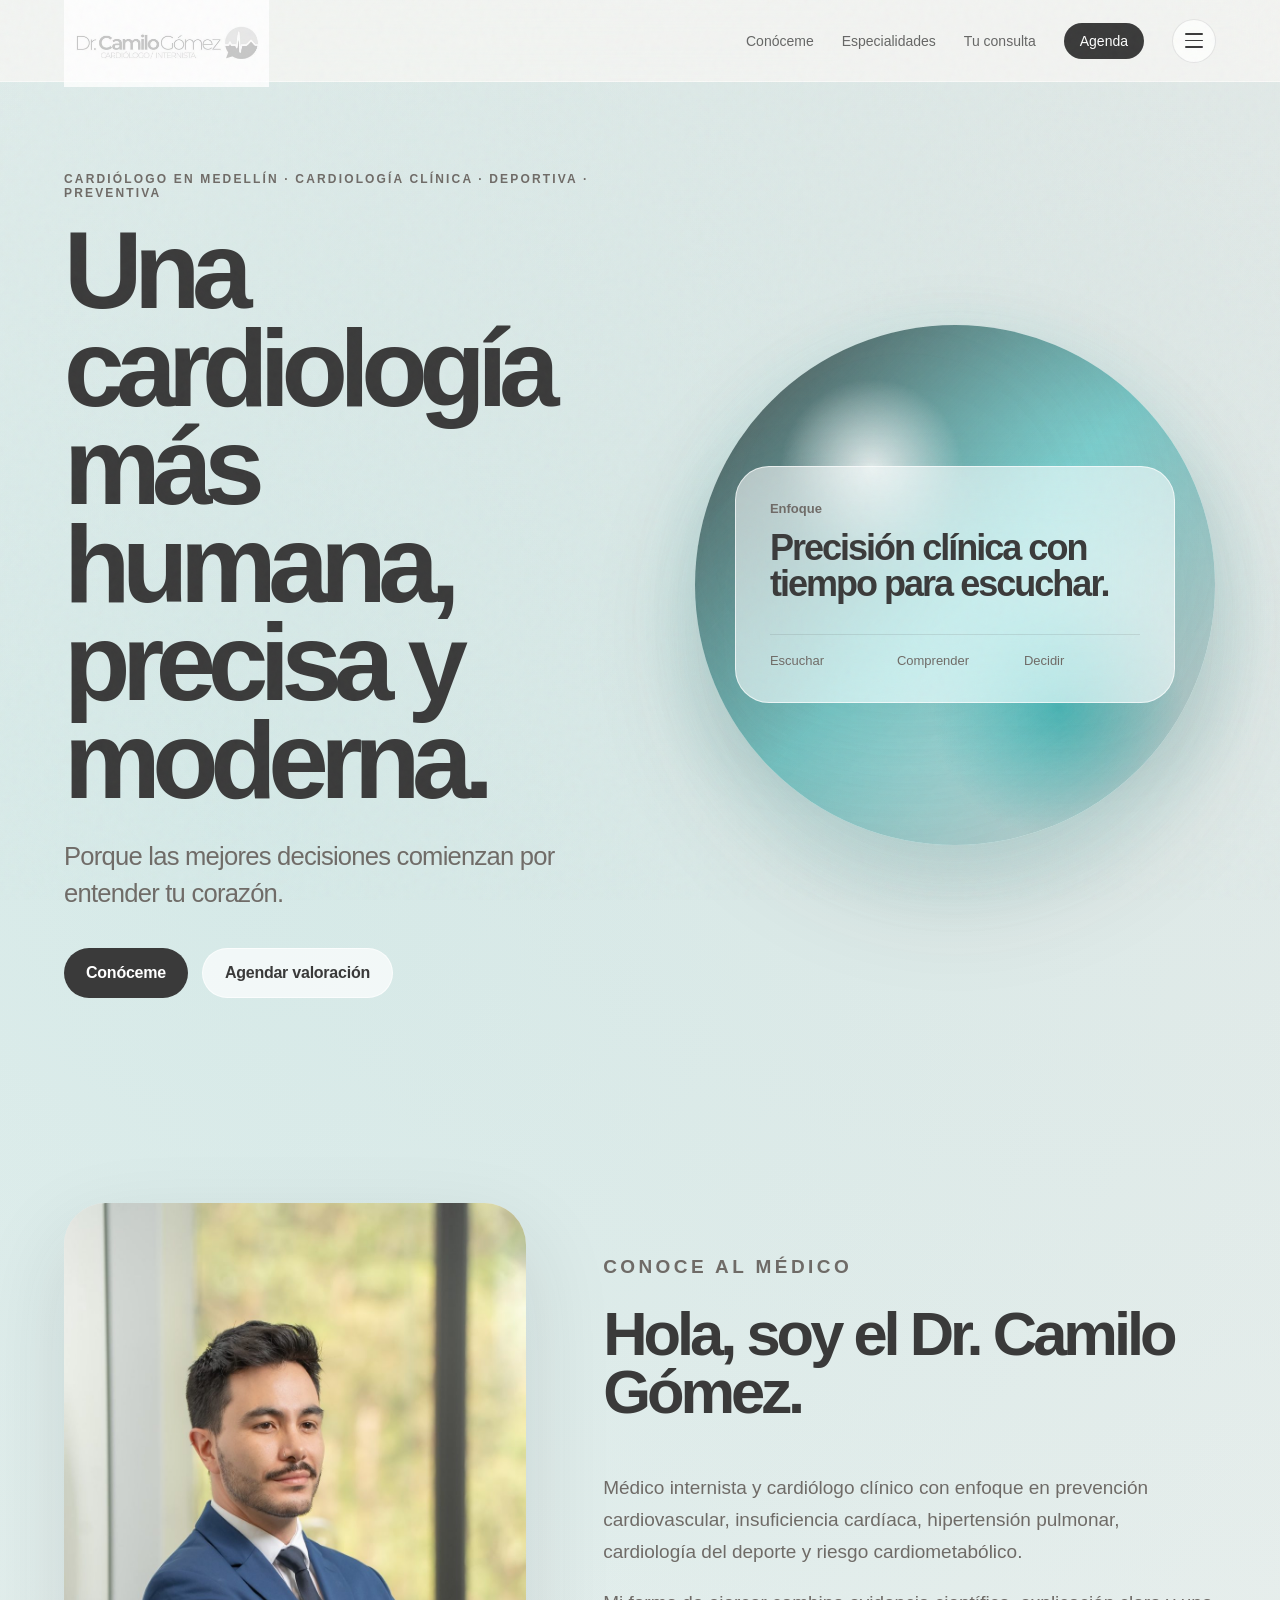
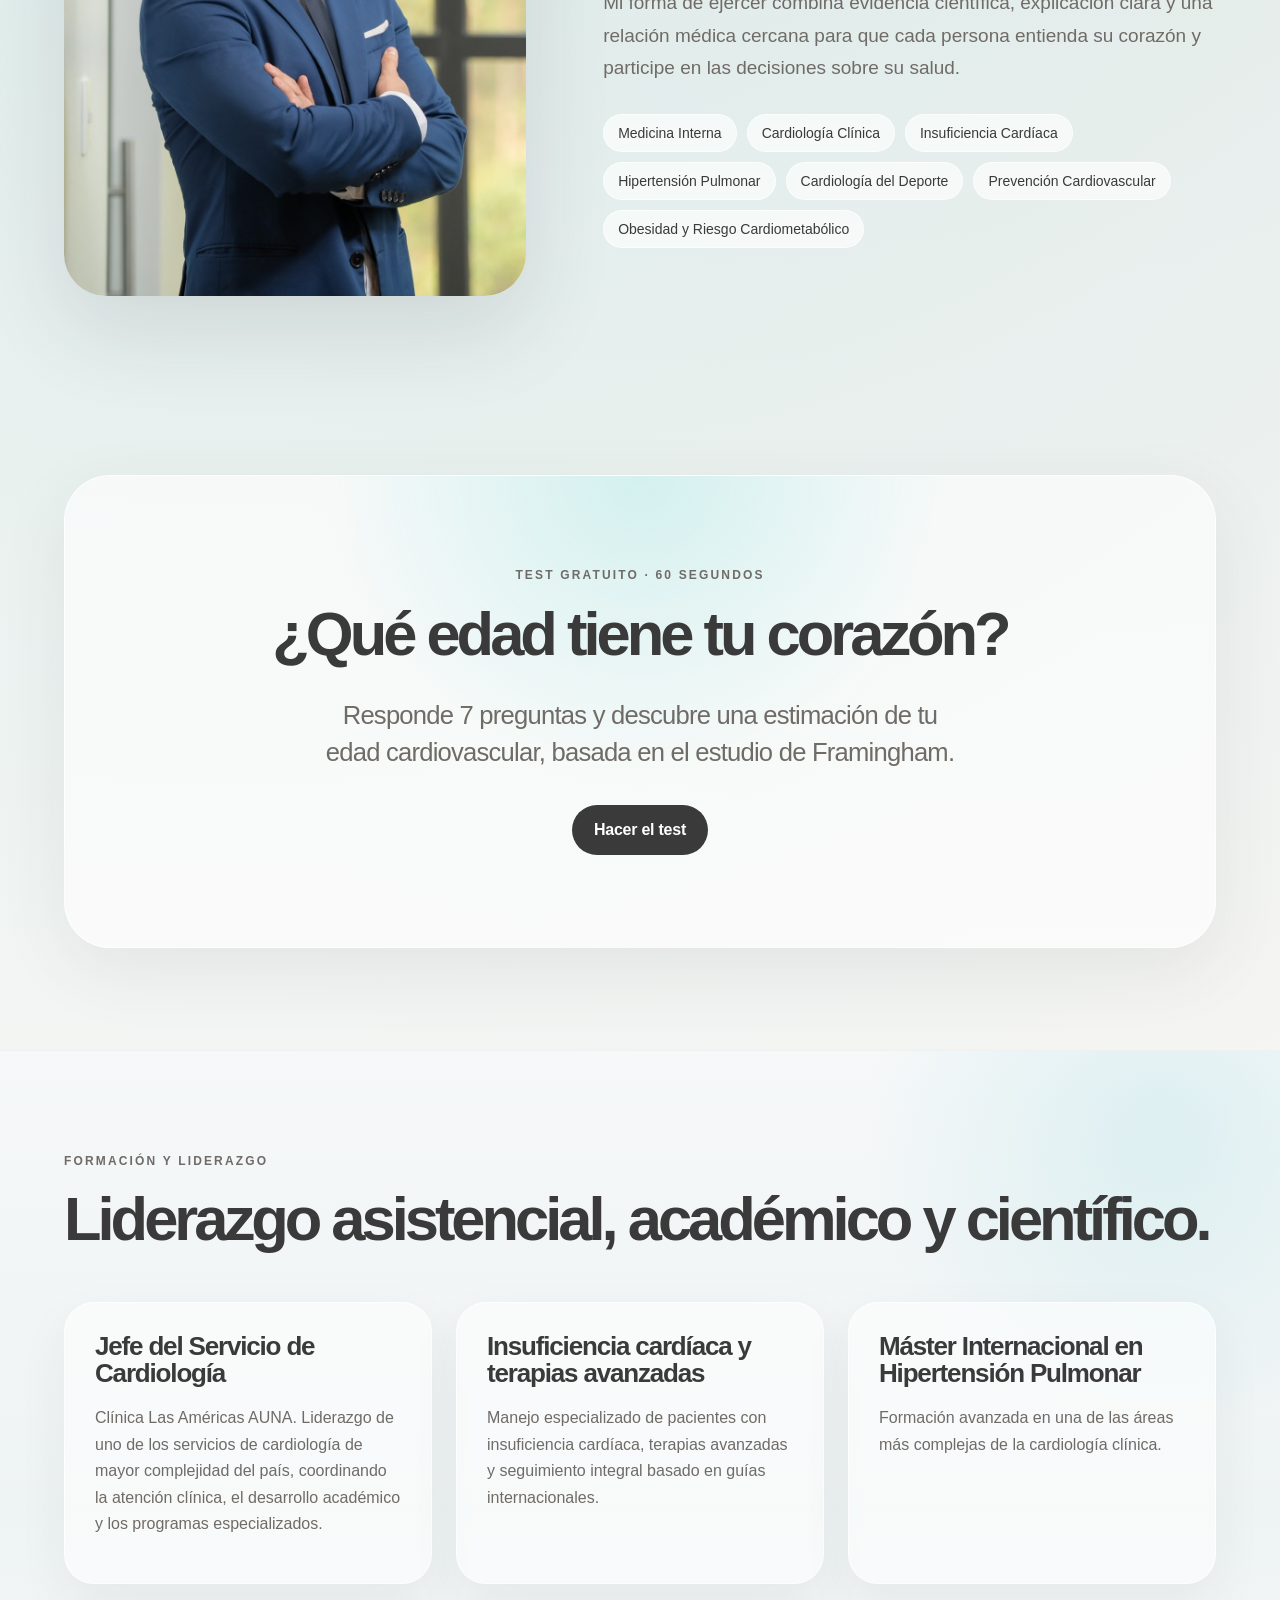
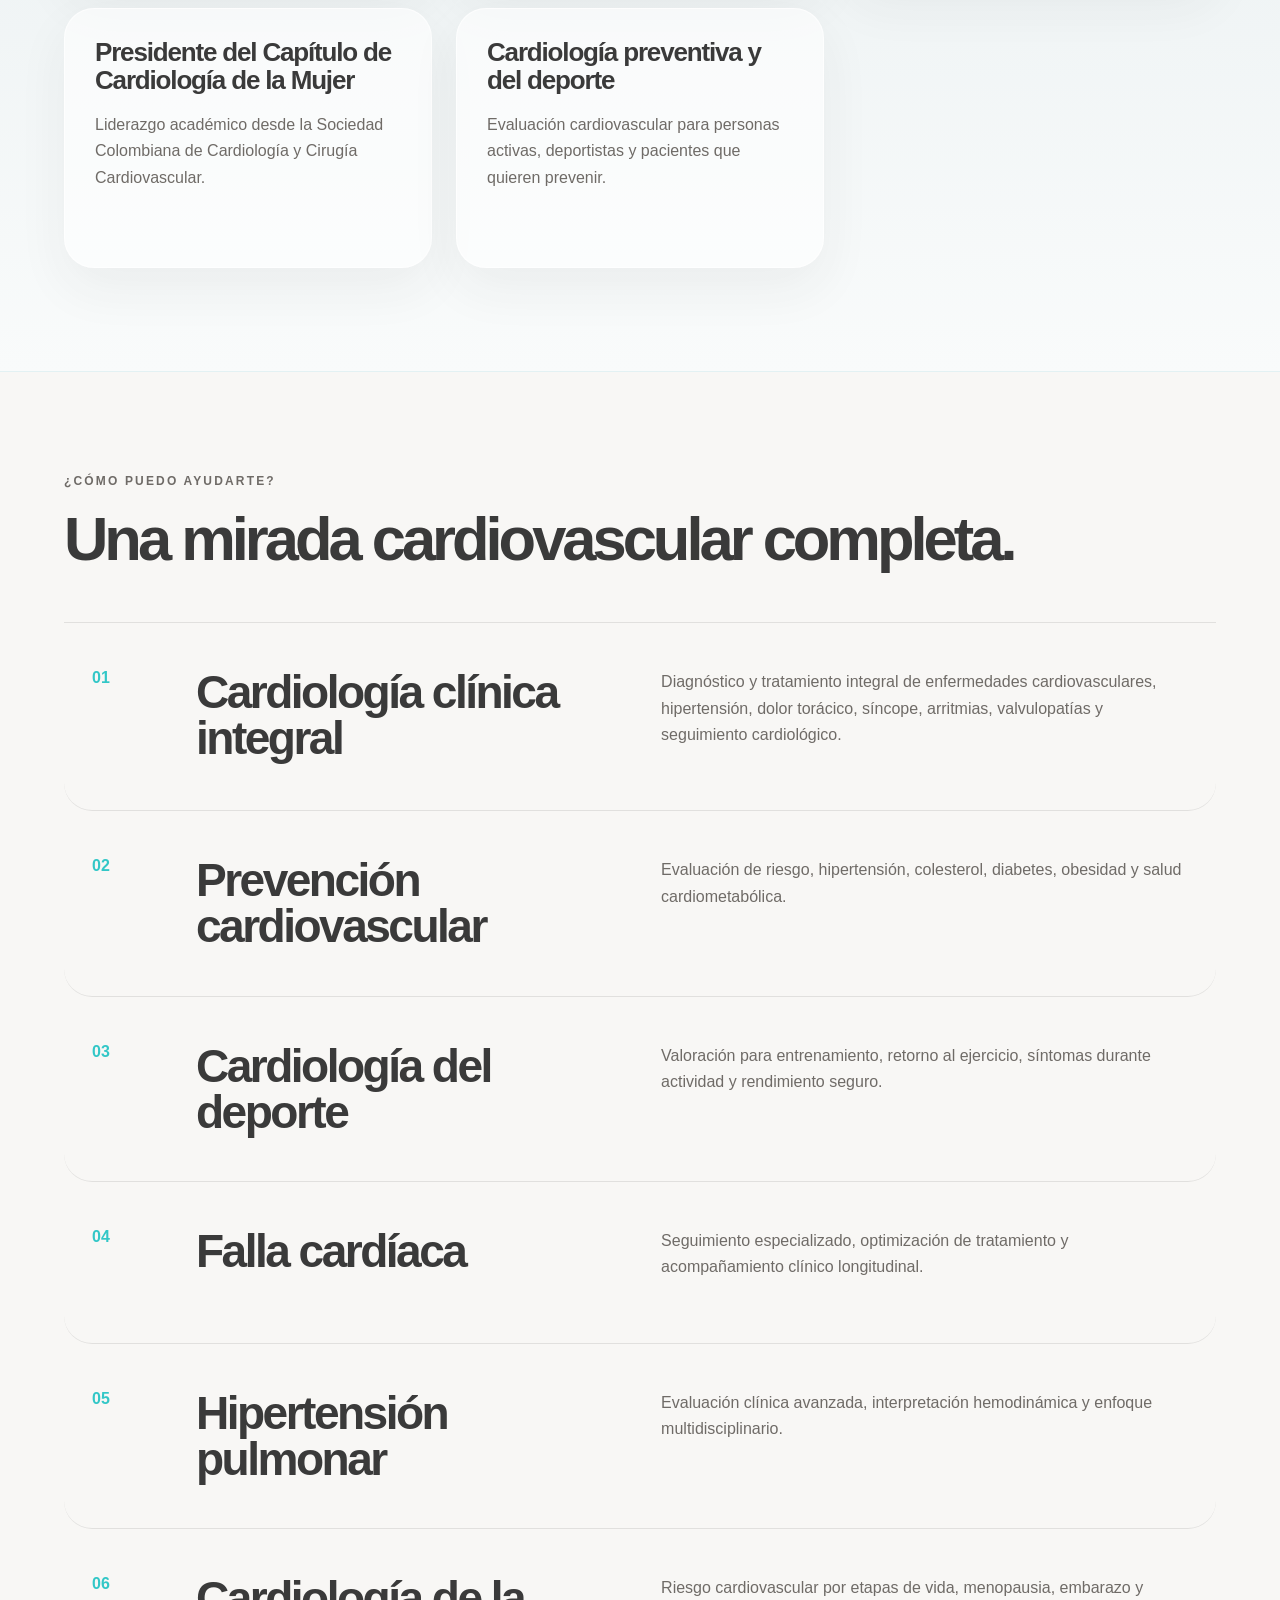
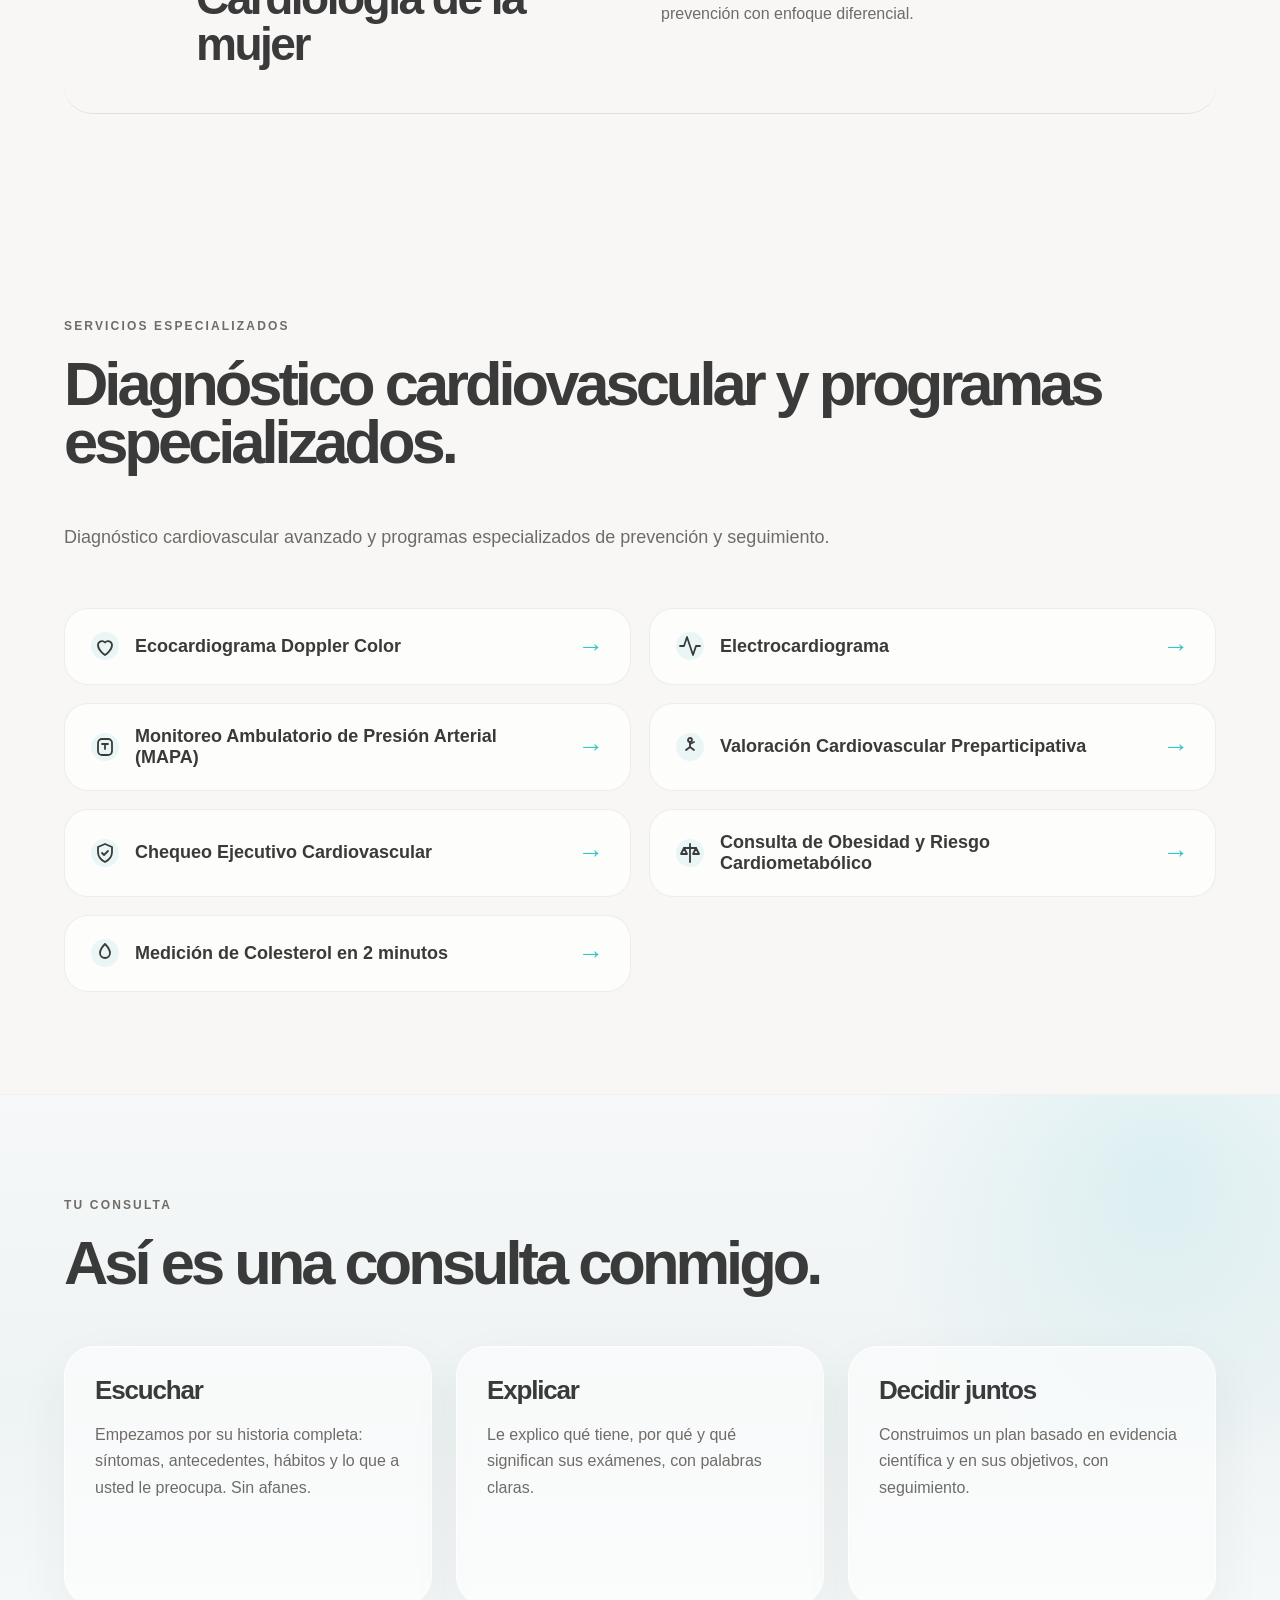
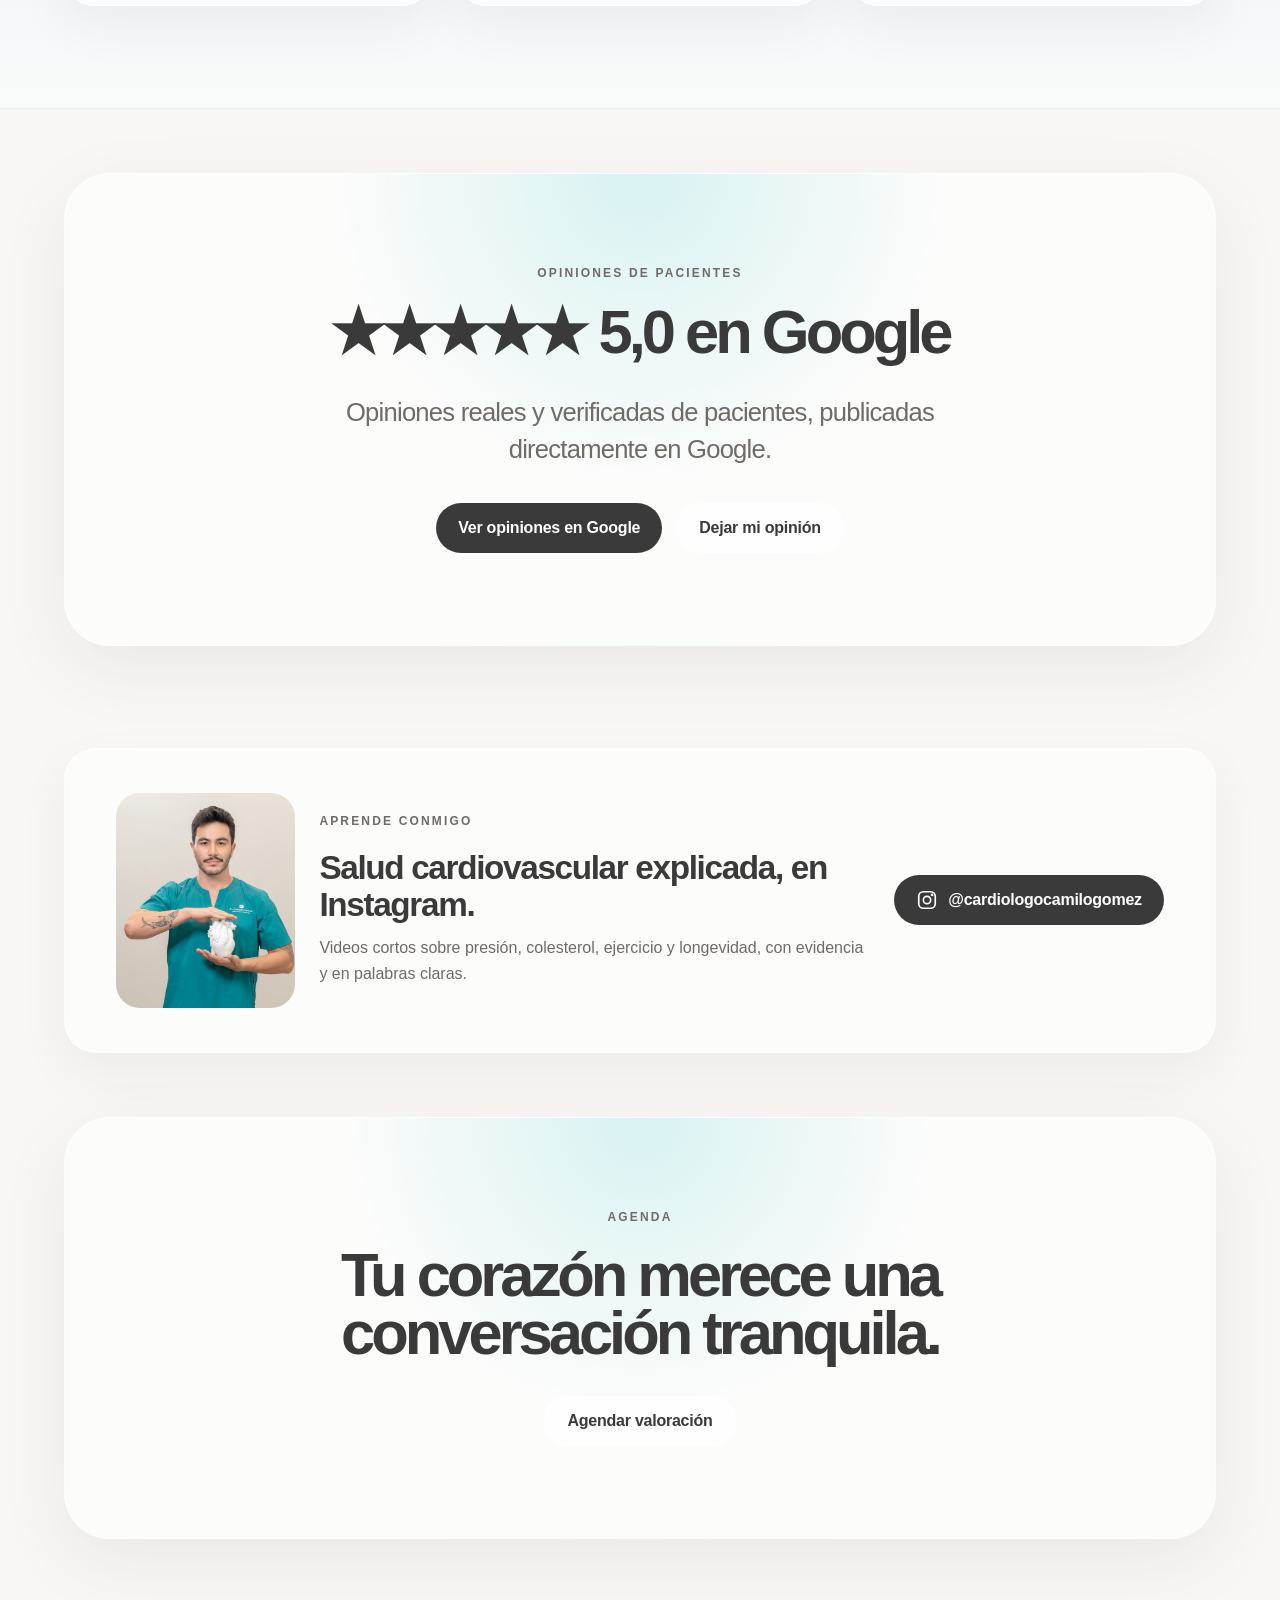
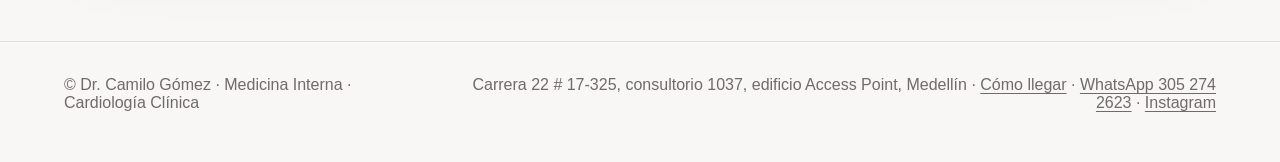
==== commit ed919ab3: "Foto con corazón anatómico en Aprende conmigo" ====
--- a/index.html
+++ b/index.html
@@ -13,7 +13,7 @@
   <meta name="viewport" content="width=device-width, initial-scale=1" />
   <title>Dr. Camilo Gómez | Cardiología más humana, precisa y moderna</title>
   <meta name="description" content="Cardiología clínica, preventiva y deportiva en Medellín. Medicina Interna, Cardiología Clínica, insuficiencia cardíaca, hipertensión pulmonar y riesgo cardiometabólico." />
-  <link rel="stylesheet" href="styles.css?v=20261009e" />
+  <link rel="stylesheet" href="styles.css?v=20261009f" />
   <link rel="canonical" href="https://www.drcamilogomez.com/" />
   <link rel="icon" href="assets/isotipo-grafito.jpg" />
   <meta property="og:type" content="website" />
@@ -361,9 +361,11 @@
 
 
     <section id="instagram" class="ig-strip reveal">
-      <div>
+      <img class="ig-photo" src="assets/camilo-aprende.jpg" alt="Dr. Camilo Gómez sosteniendo un modelo de corazón anatómico" loading="lazy" width="600" height="719" />
+      <div class="ig-copy">
         <p class="eyebrow">Aprende conmigo</p>
         <h2>Salud cardiovascular explicada, en Instagram.</h2>
+        <p>Videos cortos sobre presión, colesterol, ejercicio y longevidad, con evidencia y en palabras claras.</p>
       </div>
       <a href="https://www.instagram.com/cardiologocamilogomez/" target="_blank" rel="noopener" class="btn primary ig-btn"><svg width="22" height="22" viewBox="0 0 24 24" fill="none" stroke="currentColor" stroke-width="1.8" stroke-linecap="round" stroke-linejoin="round" aria-hidden="true"><rect x="3" y="3" width="18" height="18" rx="5"/><circle cx="12" cy="12" r="4"/><circle cx="17.5" cy="6.5" r="0.6" fill="currentColor"/></svg><span>@cardiologocamilogomez</span></a>
     </section>
@@ -387,7 +389,7 @@
   <p>Carrera 22 # 17-325, consultorio 1037, edificio Access Point, Medellín · <a href="https://www.google.com/maps/search/?api=1&query=Dr%20Camilo%20G%C3%B3mez%20Cardi%C3%B3logo%2C%20Medell%C3%ADn" target="_blank" rel="noopener">Cómo llegar</a> · <a href="https://wa.me/573052742623?text=Hola%20Dr.%20Camilo%2C%20vengo%20de%20su%20p%C3%A1gina%20web." target="_blank" rel="noopener">WhatsApp 305 274 2623</a> · <a href="https://www.instagram.com/cardiologocamilogomez/" target="_blank" rel="noopener">Instagram</a></p>
 </footer>
 
-<script src="script.js?v=20261009e"></script>
-<script src="/menu.js?v=20261009e" defer></script>
+<script src="script.js?v=20261009f"></script>
+<script src="/menu.js?v=20261009f" defer></script>
 </body>
 </html>
--- a/styles.css
+++ b/styles.css
@@ -712,3 +712,14 @@
 }
 .ig-strip h2 { font-size: clamp(24px, 2.6vw, 34px); line-height: 1.1; letter-spacing: -.04em; margin: 0; }
 .ig-btn { display: inline-flex; align-items: center; gap: 10px; }
+.ig-strip { flex-wrap: nowrap; }
+.ig-photo { width: clamp(120px, 14vw, 190px); height: auto; aspect-ratio: 600 / 719; object-fit: cover; border-radius: 24px; flex: none; }
+.ig-copy { flex: 1; min-width: 0; }
+.ig-copy p:not(.eyebrow) { margin: 12px 0 0; color: var(--soft); line-height: 1.6; max-width: 560px; }
+.ig-btn { flex: none; }
+@media (max-width: 760px) {
+  .ig-strip { flex-wrap: wrap; }
+  .ig-photo { width: 104px; }
+  .ig-copy { flex: 1 1 180px; }
+  .ig-btn { width: 100%; justify-content: center; }
+}
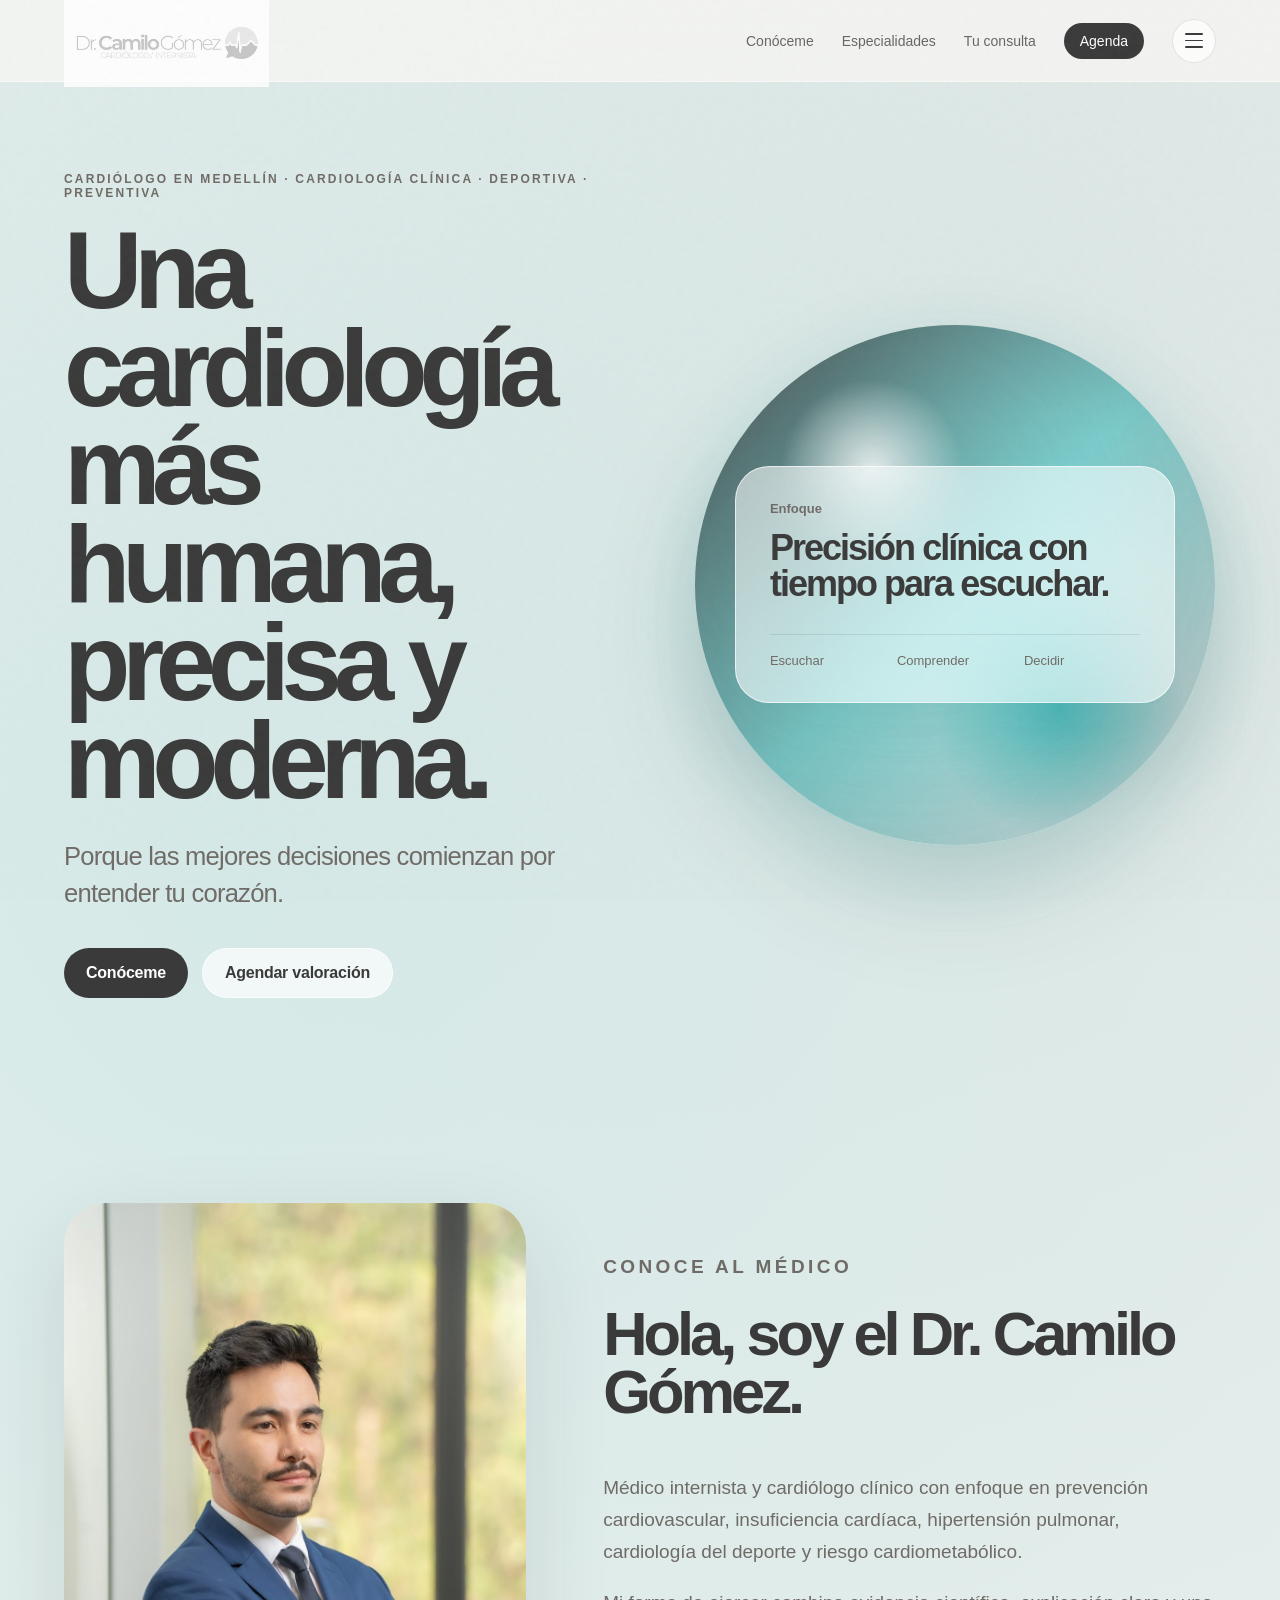
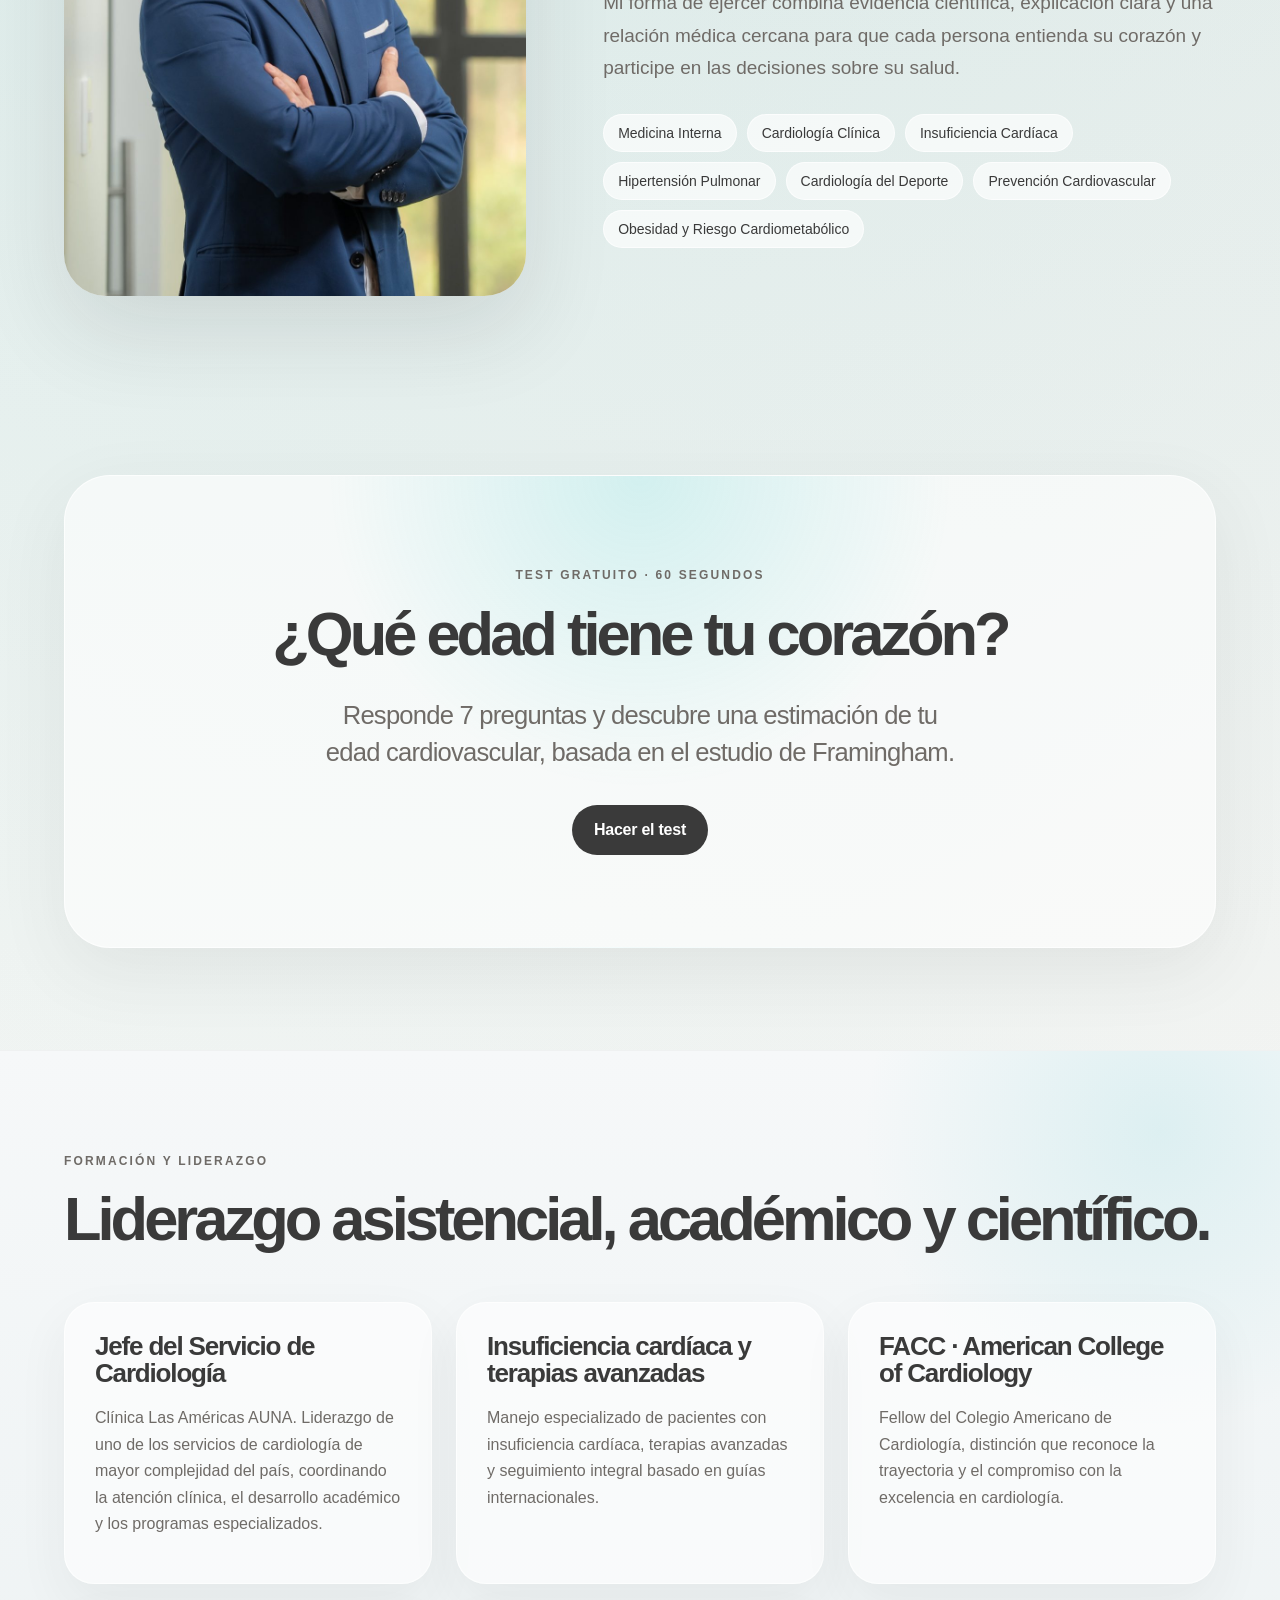
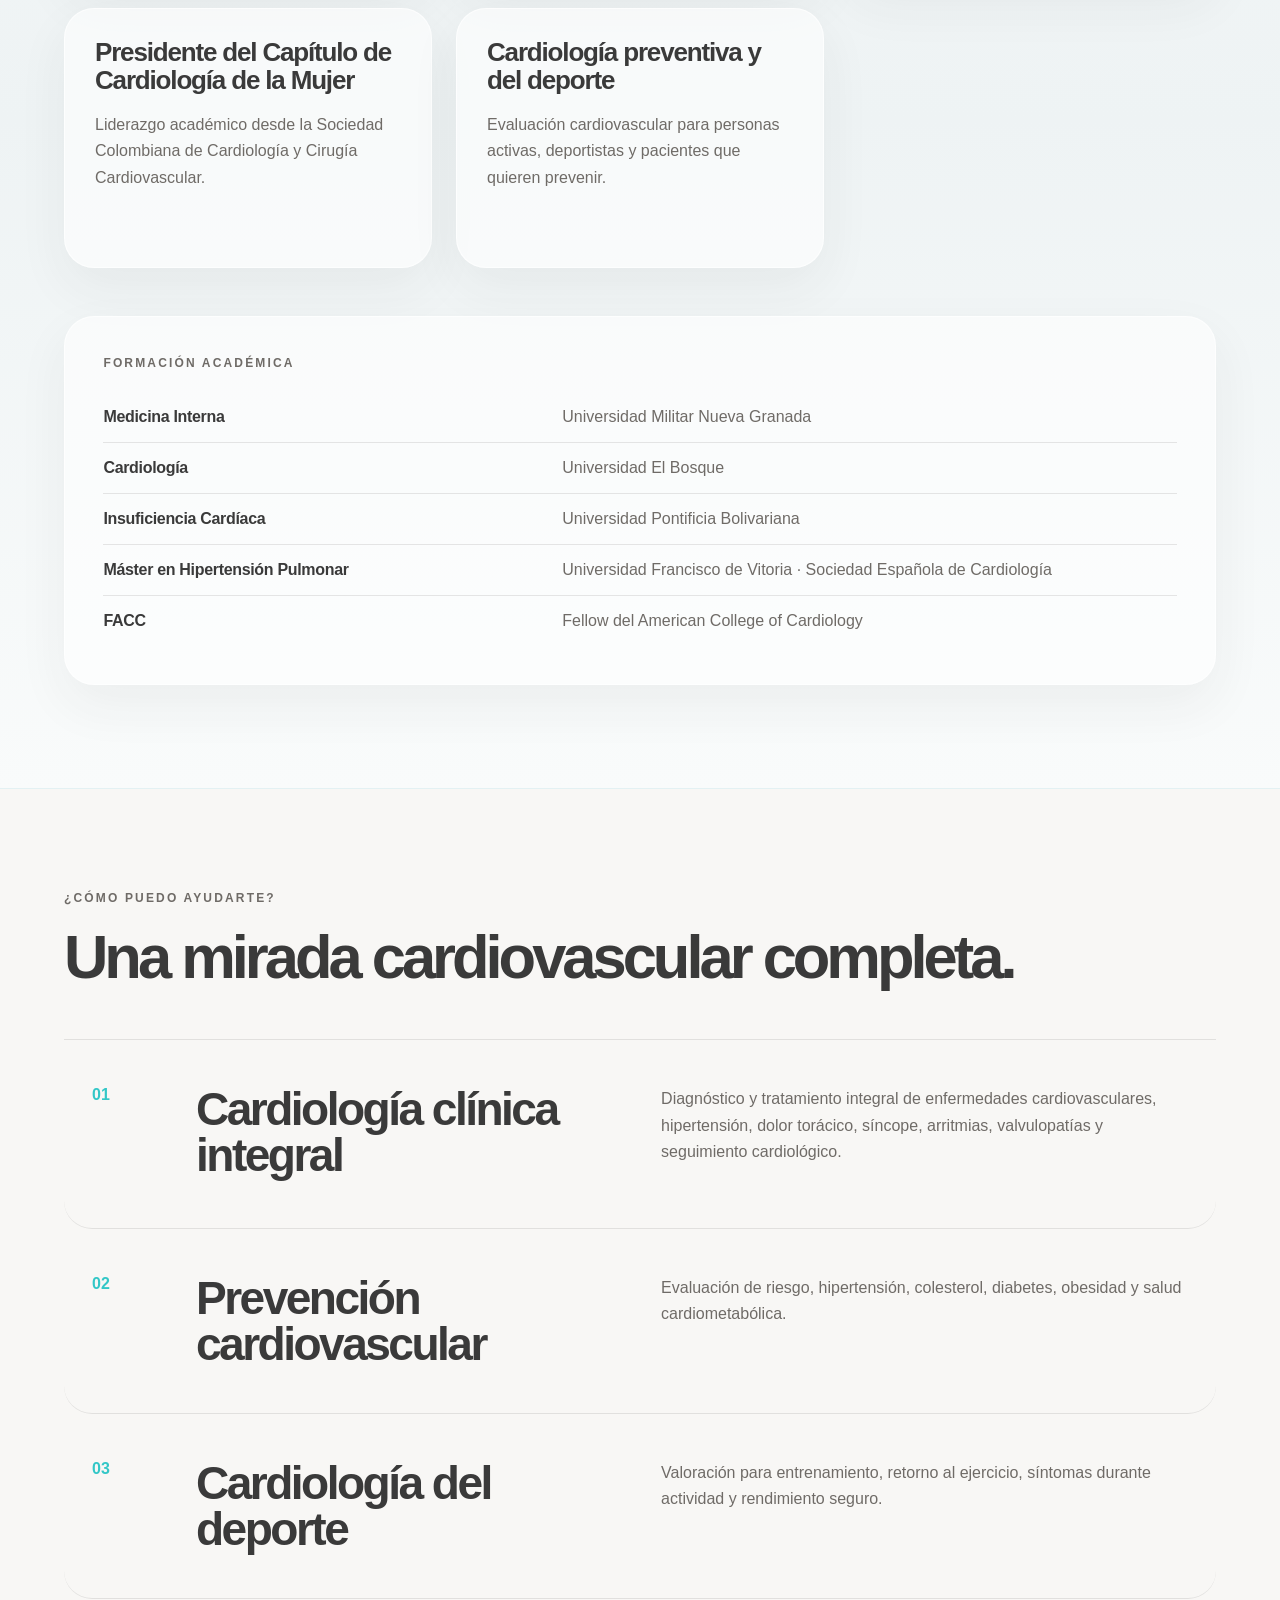
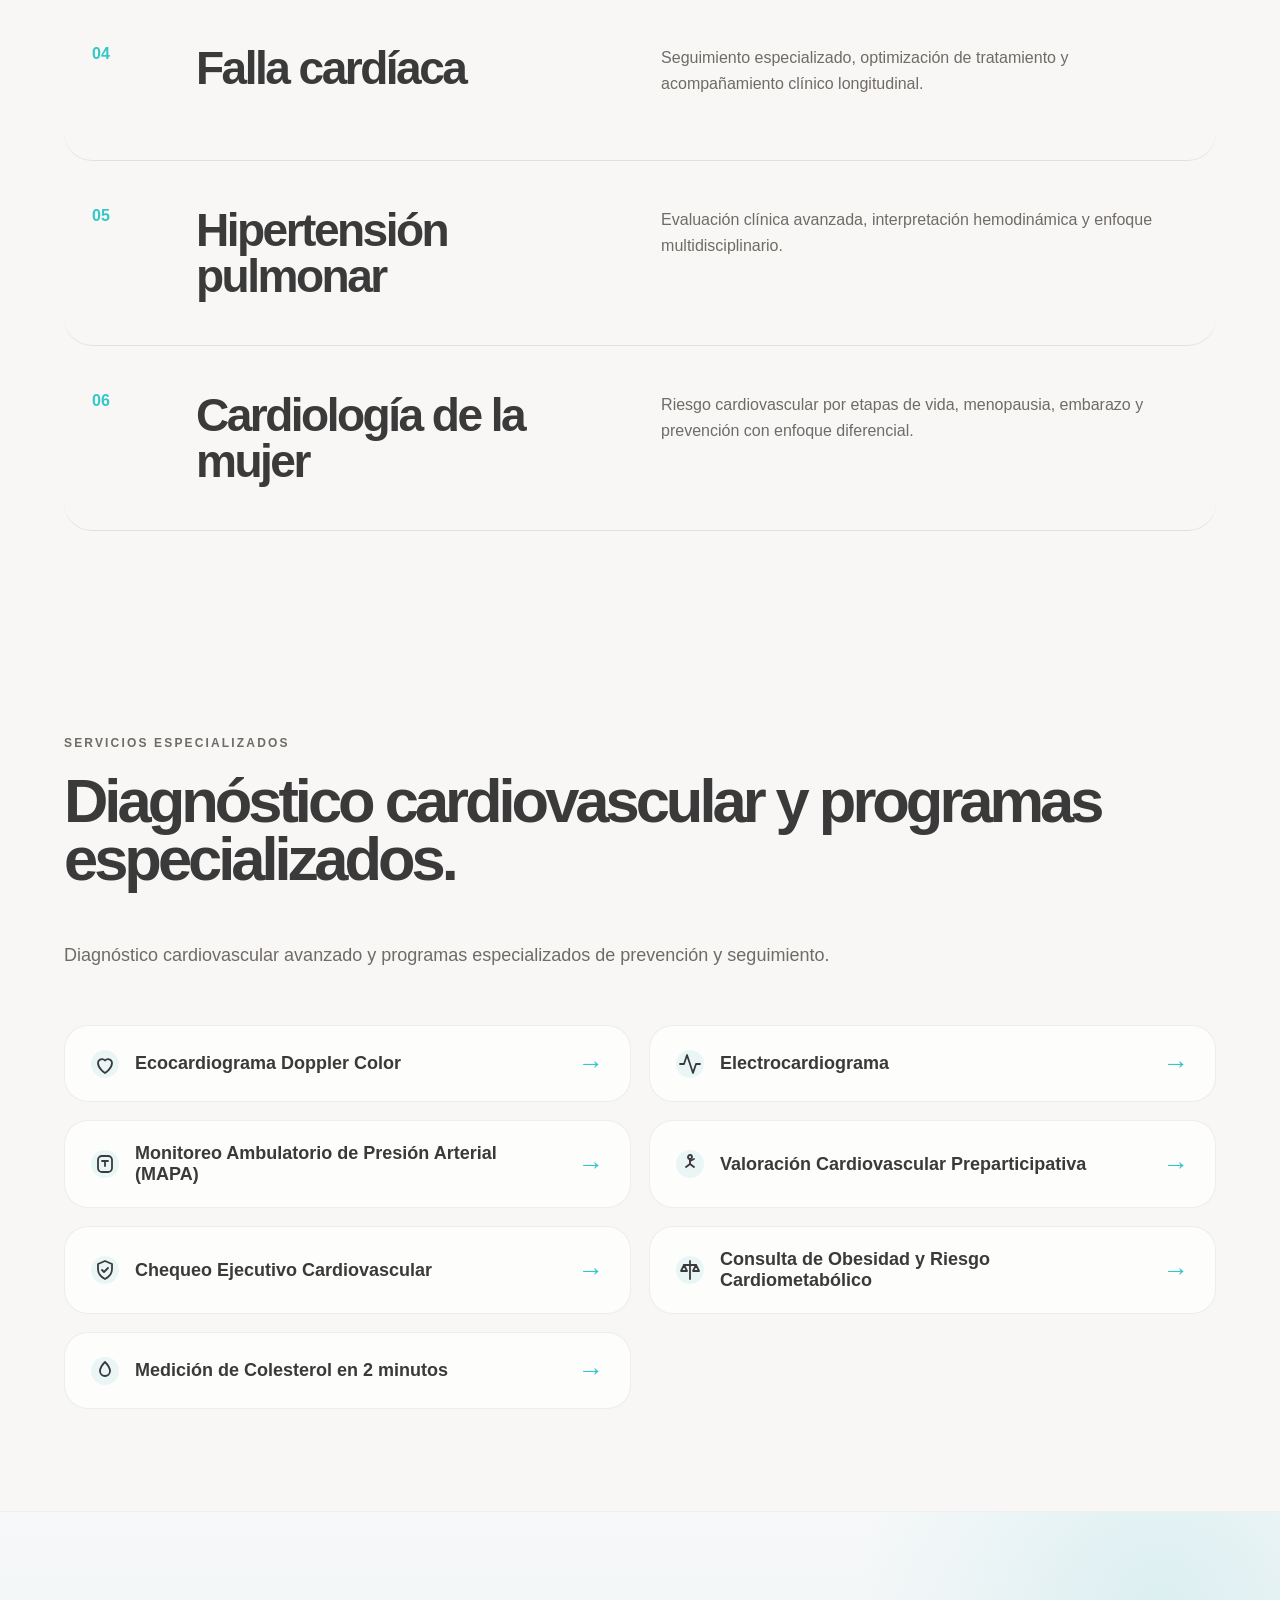
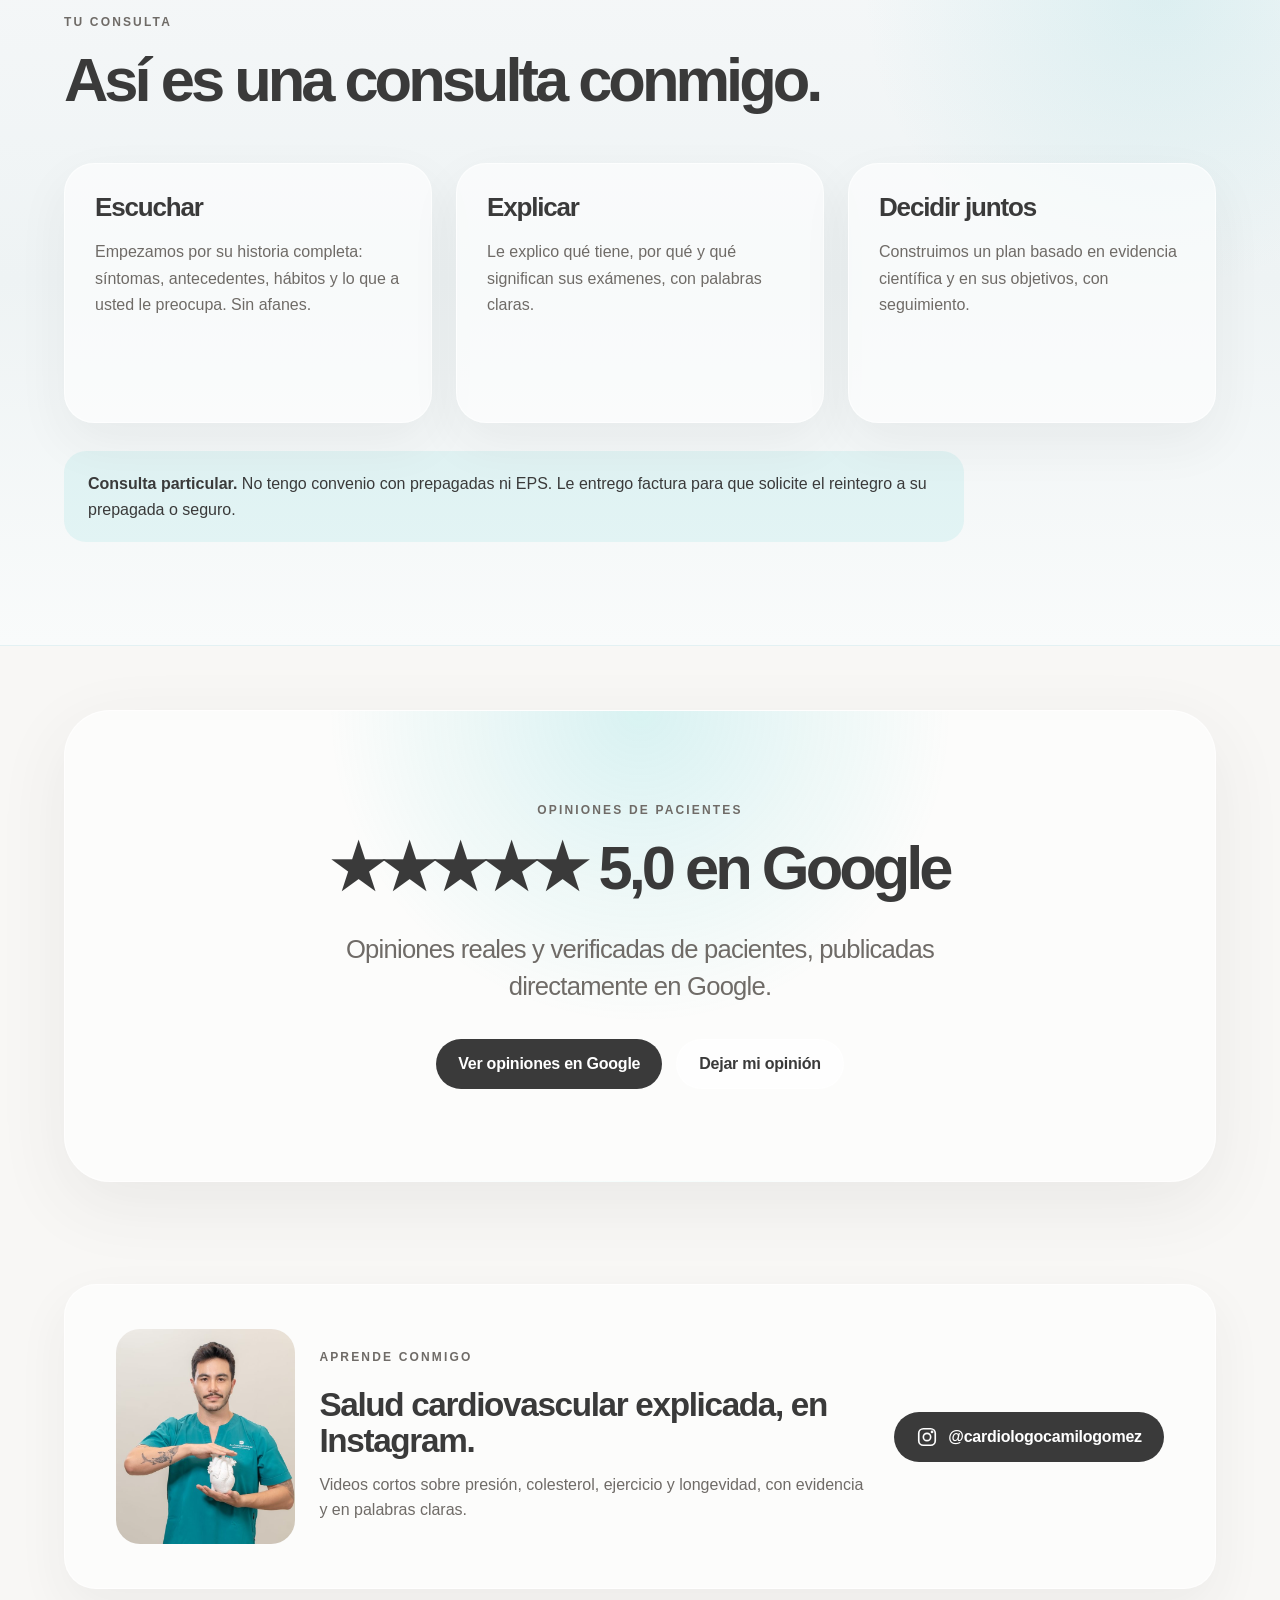
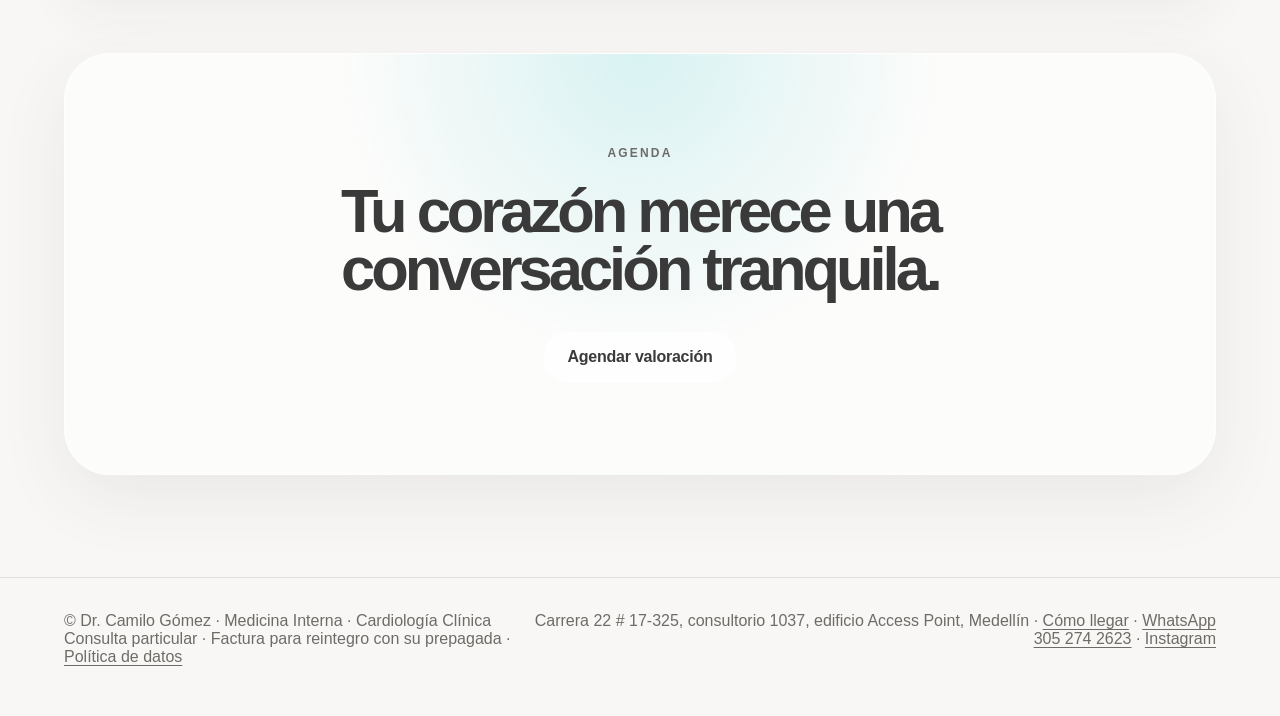
==== commit 5e83bbe9: "Formación, consulta particular, política de datos, 404, medición de WhatsApp y arreglos en páginas d" ====
--- a/index.html
+++ b/index.html
@@ -13,7 +13,7 @@
   <meta name="viewport" content="width=device-width, initial-scale=1" />
   <title>Dr. Camilo Gómez | Cardiología más humana, precisa y moderna</title>
   <meta name="description" content="Cardiología clínica, preventiva y deportiva en Medellín. Medicina Interna, Cardiología Clínica, insuficiencia cardíaca, hipertensión pulmonar y riesgo cardiometabólico." />
-  <link rel="stylesheet" href="styles.css?v=20261009f" />
+  <link rel="stylesheet" href="styles.css?v=20261009g" />
   <link rel="canonical" href="https://www.drcamilogomez.com/" />
   <link rel="icon" href="assets/isotipo-grafito.jpg" />
   <meta property="og:type" content="website" />
@@ -35,6 +35,13 @@
     "telephone": "+57 305 274 2623",
     "sameAs": ["https://www.instagram.com/cardiologocamilogomez/"],
     "medicalSpecialty": ["Cardiovascular", "InternalMedicine"],
+    "alumniOf": [
+      {"@type": "CollegeOrUniversity", "name": "Universidad Militar Nueva Granada"},
+      {"@type": "CollegeOrUniversity", "name": "Universidad El Bosque"},
+      {"@type": "CollegeOrUniversity", "name": "Universidad Pontificia Bolivariana"},
+      {"@type": "CollegeOrUniversity", "name": "Universidad Francisco de Vitoria"}
+    ],
+    "memberOf": [{"@type": "Organization", "name": "American College of Cardiology"}, {"@type": "Organization", "name": "Sociedad Colombiana de Cardiología y Cirugía Cardiovascular"}],
     "areaServed": {"@type": "City", "name": "Medellín"},
     "address": {"@type": "PostalAddress", "streetAddress": "Carrera 22 # 17-325, consultorio 1037, edificio Access Point", "addressLocality": "Medellín", "addressRegion": "Antioquia", "addressCountry": "CO"}
   }
@@ -158,8 +165,8 @@
     <p>Manejo especializado de pacientes con insuficiencia cardíaca, terapias avanzadas y seguimiento integral basado en guías internacionales.</p>
 </article>
 <article class="info-card reveal delay-2">
-          <h3>Máster Internacional en Hipertensión Pulmonar</h3>
-          <p>Formación avanzada en una de las áreas más complejas de la cardiología clínica.</p>
+          <h3>FACC · American College of Cardiology</h3>
+          <p>Fellow del Colegio Americano de Cardiología, distinción que reconoce la trayectoria y el compromiso con la excelencia en cardiología.</p>
         </article>
         <article class="info-card reveal delay-3">
           <h3>Presidente del Capítulo de Cardiología de la Mujer</h3>
@@ -169,6 +176,17 @@
           <h3>Cardiología preventiva y del deporte</h3>
           <p>Evaluación cardiovascular para personas activas, deportistas y pacientes que quieren prevenir.</p>
         </article>
+      </div>
+
+      <div class="formacion reveal">
+        <p class="eyebrow">Formación académica</p>
+        <ul>
+          <li><strong>Medicina Interna</strong><span>Universidad Militar Nueva Granada</span></li>
+          <li><strong>Cardiología</strong><span>Universidad El Bosque</span></li>
+          <li><strong>Insuficiencia Cardíaca</strong><span>Universidad Pontificia Bolivariana</span></li>
+          <li><strong>Máster en Hipertensión Pulmonar</strong><span>Universidad Francisco de Vitoria · Sociedad Española de Cardiología</span></li>
+          <li><strong>FACC</strong><span>Fellow del American College of Cardiology</span></li>
+        </ul>
       </div>
     </section>
 
@@ -347,6 +365,8 @@
           <p>Construimos un plan basado en evidencia científica y en sus objetivos, con seguimiento.</p>
         </article>
       </div>
+
+      <p class="consulta-note reveal"><strong>Consulta particular.</strong> No tengo convenio con prepagadas ni EPS. Le entrego factura para que solicite el reintegro a su prepagada o seguro.</p>
     </section>
 
     <section id="opiniones" class="final-cta reveal">
@@ -385,11 +405,11 @@
   </main>
 
   <footer class="footer">
-  <p>© Dr. Camilo Gómez · Medicina Interna · Cardiología Clínica</p>
+  <p>© Dr. Camilo Gómez · Medicina Interna · Cardiología Clínica<br>Consulta particular · Factura para reintegro con su prepagada · <a href="/politica-de-datos">Política de datos</a></p>
   <p>Carrera 22 # 17-325, consultorio 1037, edificio Access Point, Medellín · <a href="https://www.google.com/maps/search/?api=1&query=Dr%20Camilo%20G%C3%B3mez%20Cardi%C3%B3logo%2C%20Medell%C3%ADn" target="_blank" rel="noopener">Cómo llegar</a> · <a href="https://wa.me/573052742623?text=Hola%20Dr.%20Camilo%2C%20vengo%20de%20su%20p%C3%A1gina%20web." target="_blank" rel="noopener">WhatsApp 305 274 2623</a> · <a href="https://www.instagram.com/cardiologocamilogomez/" target="_blank" rel="noopener">Instagram</a></p>
 </footer>
 
-<script src="script.js?v=20261009f"></script>
-<script src="/menu.js?v=20261009f" defer></script>
+<script src="script.js?v=20261009g"></script>
+<script src="/menu.js?v=20261009g" defer></script>
 </body>
 </html>
--- a/styles.css
+++ b/styles.css
@@ -723,3 +723,19 @@
   .ig-copy { flex: 1 1 180px; }
   .ig-btn { width: 100%; justify-content: center; }
 }
+
+.formacion { margin-top: 48px; padding: clamp(24px, 3vw, 40px); border-radius: 30px; background: rgba(255,255,255,.58); border: 1px solid rgba(255,255,255,.68); box-shadow: 0 20px 52px rgba(58,58,58,.06); position: relative; }
+.formacion ul { list-style: none; margin: 8px 0 0; padding: 0; }
+.formacion li { display: grid; grid-template-columns: minmax(0, 1fr) minmax(0, 1.4fr); gap: 20px; padding: 16px 0; border-bottom: 1px solid var(--line); }
+.formacion li:last-child { border-bottom: 0; }
+.formacion strong { font-weight: 650; letter-spacing: -.02em; }
+.formacion span { color: var(--soft); }
+.consulta-note { margin: 28px 0 0; padding: 20px 24px; border-radius: 22px; background: rgba(51,199,199,.10); color: var(--graphite); line-height: 1.6; max-width: 900px; }
+.legal { max-width: 820px; margin: 0 auto; padding: 140px clamp(22px, 5vw, 72px) 80px; }
+.legal h1 { font-size: clamp(36px, 5vw, 56px); line-height: 1; }
+.legal h2 { font-size: 24px; margin: 36px 0 12px; letter-spacing: -.03em; }
+.legal p, .legal li { color: var(--soft); line-height: 1.7; }
+@media (max-width: 560px) {
+  h1 { font-size: clamp(40px, 11vw, 54px); }
+  .formacion li { grid-template-columns: 1fr; gap: 4px; }
+}
